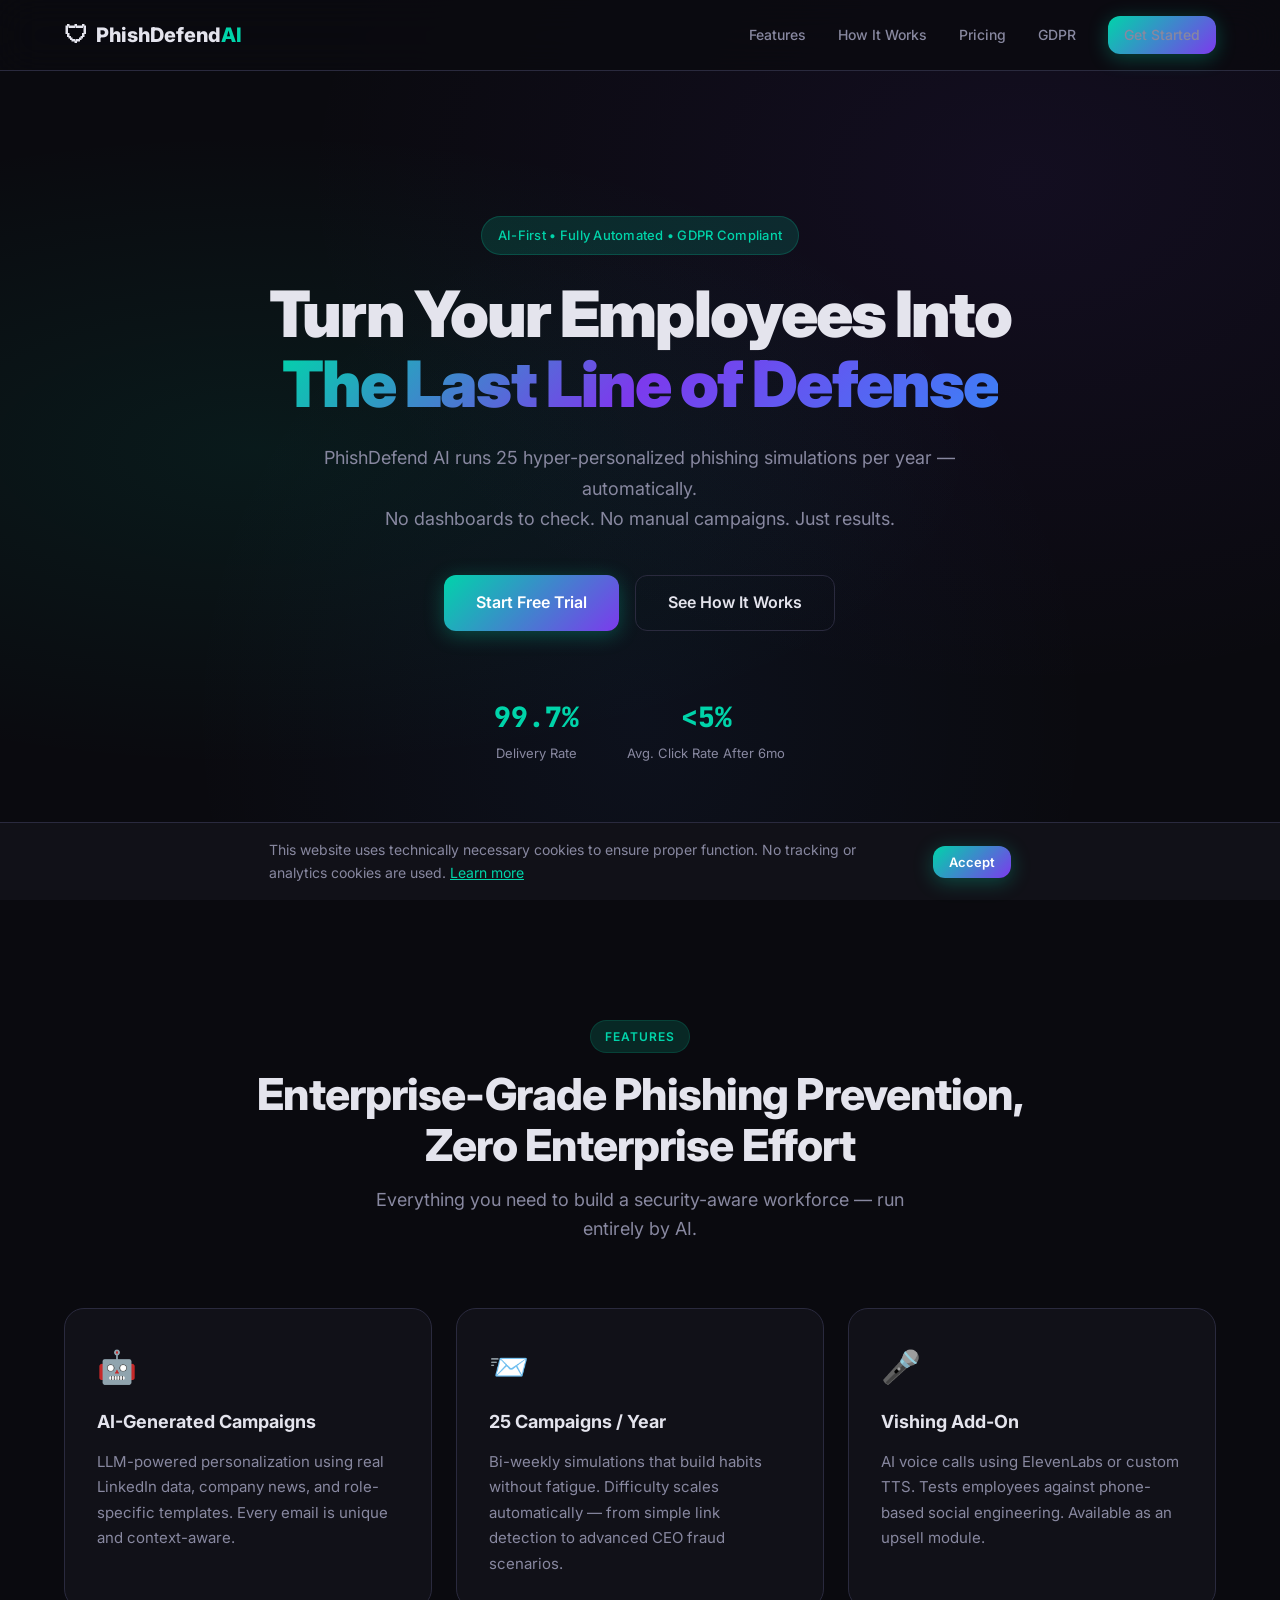
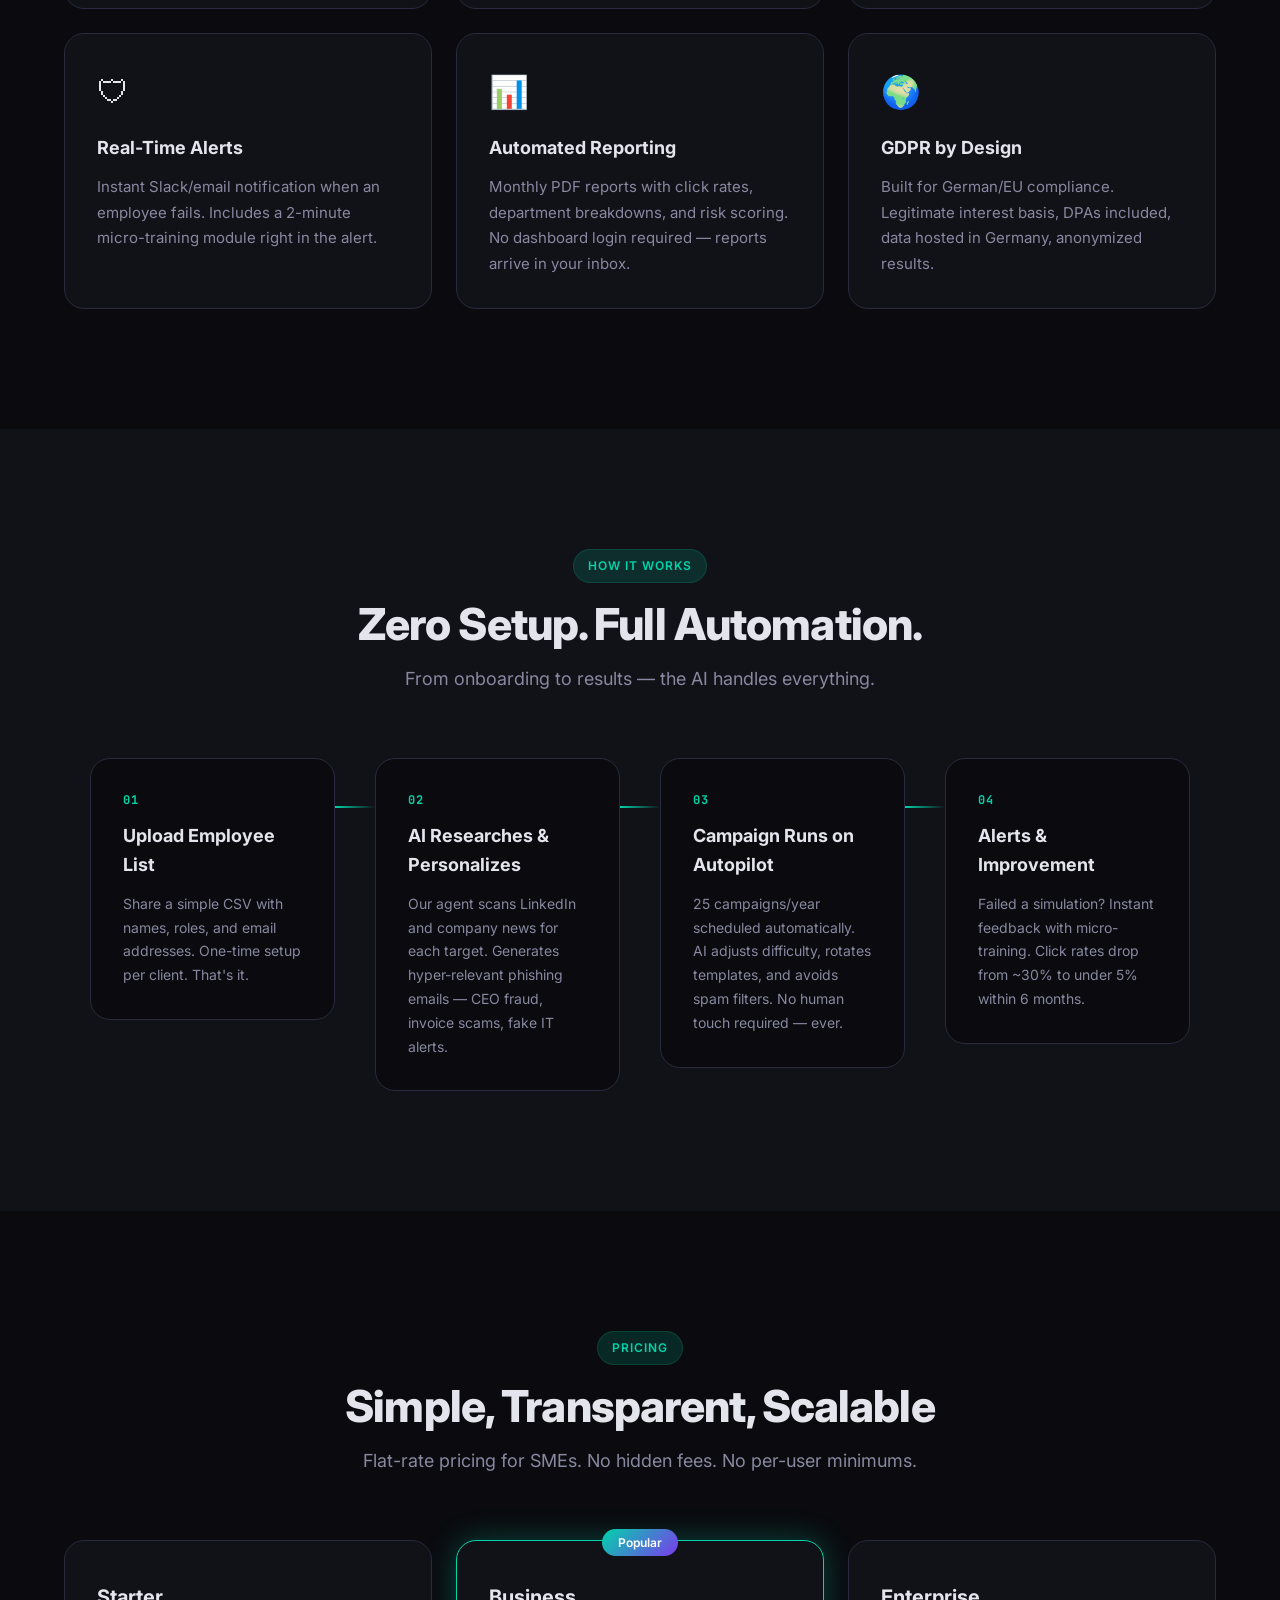
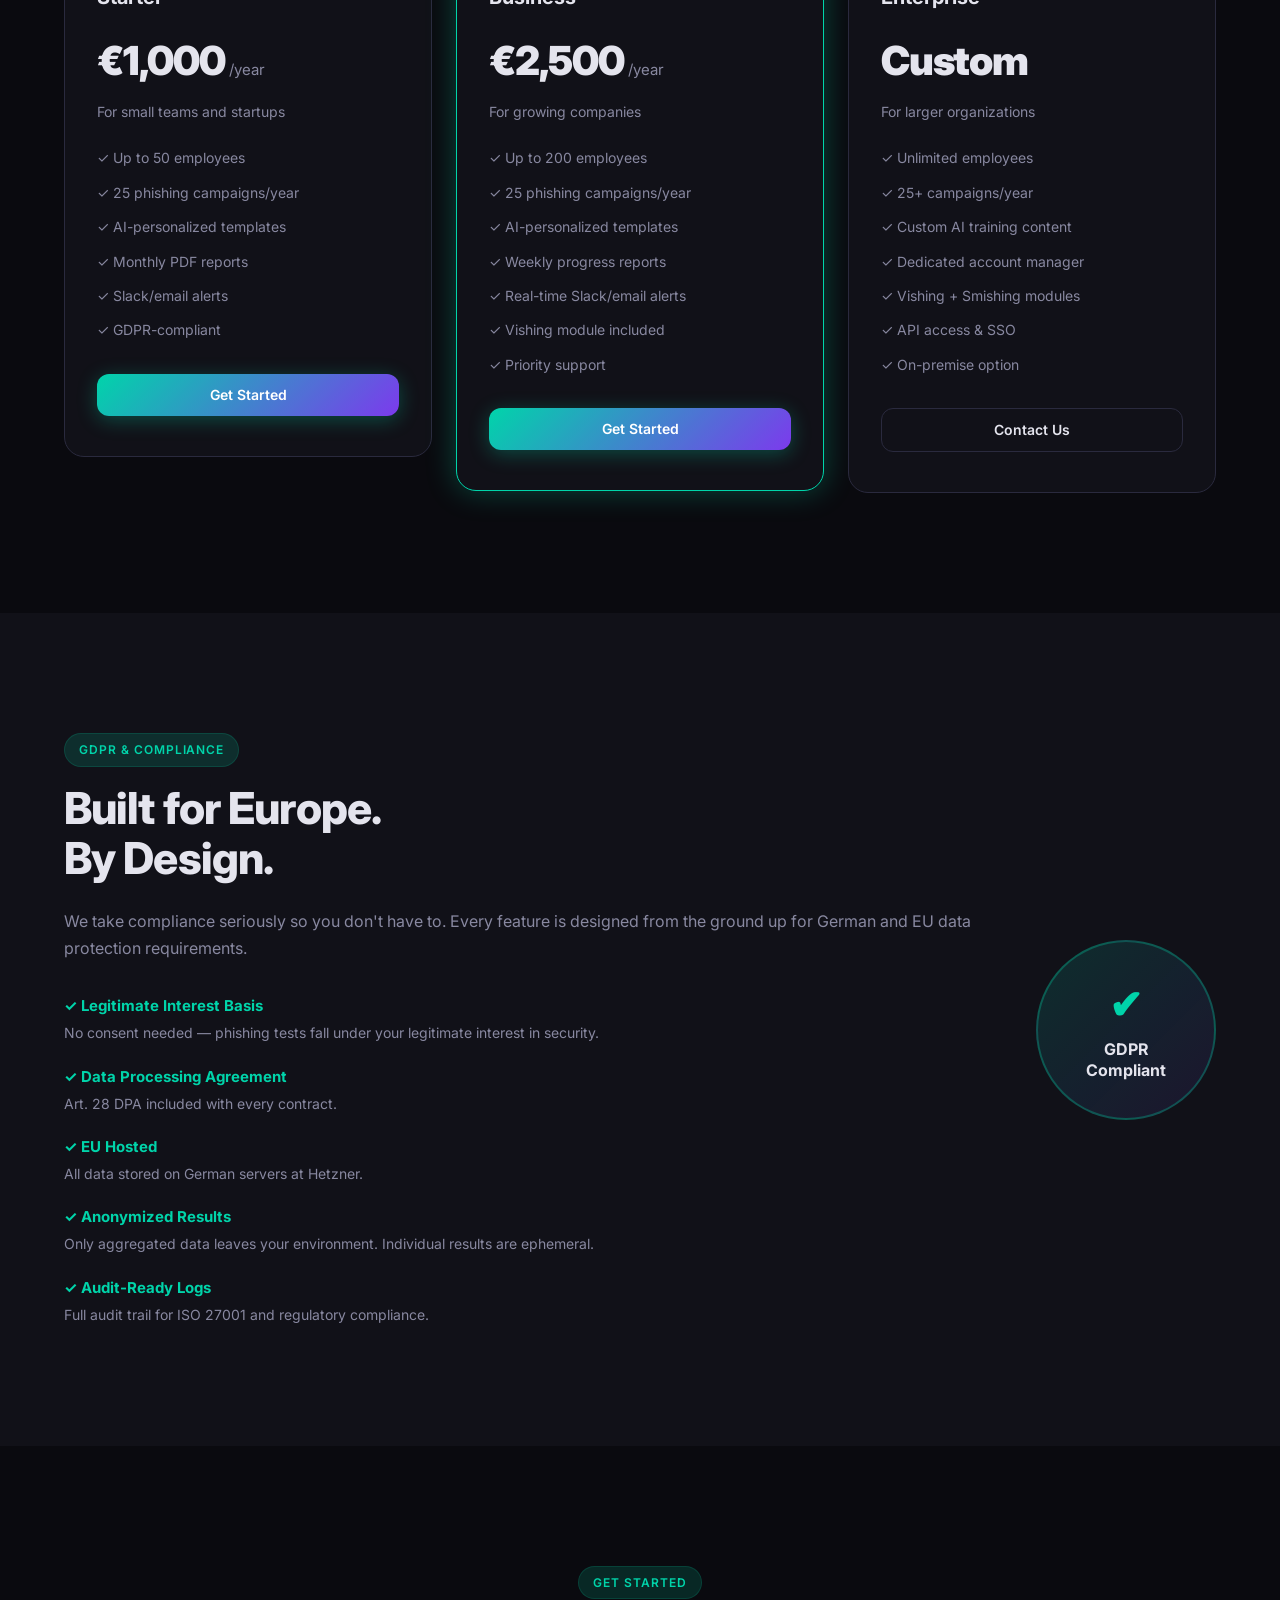
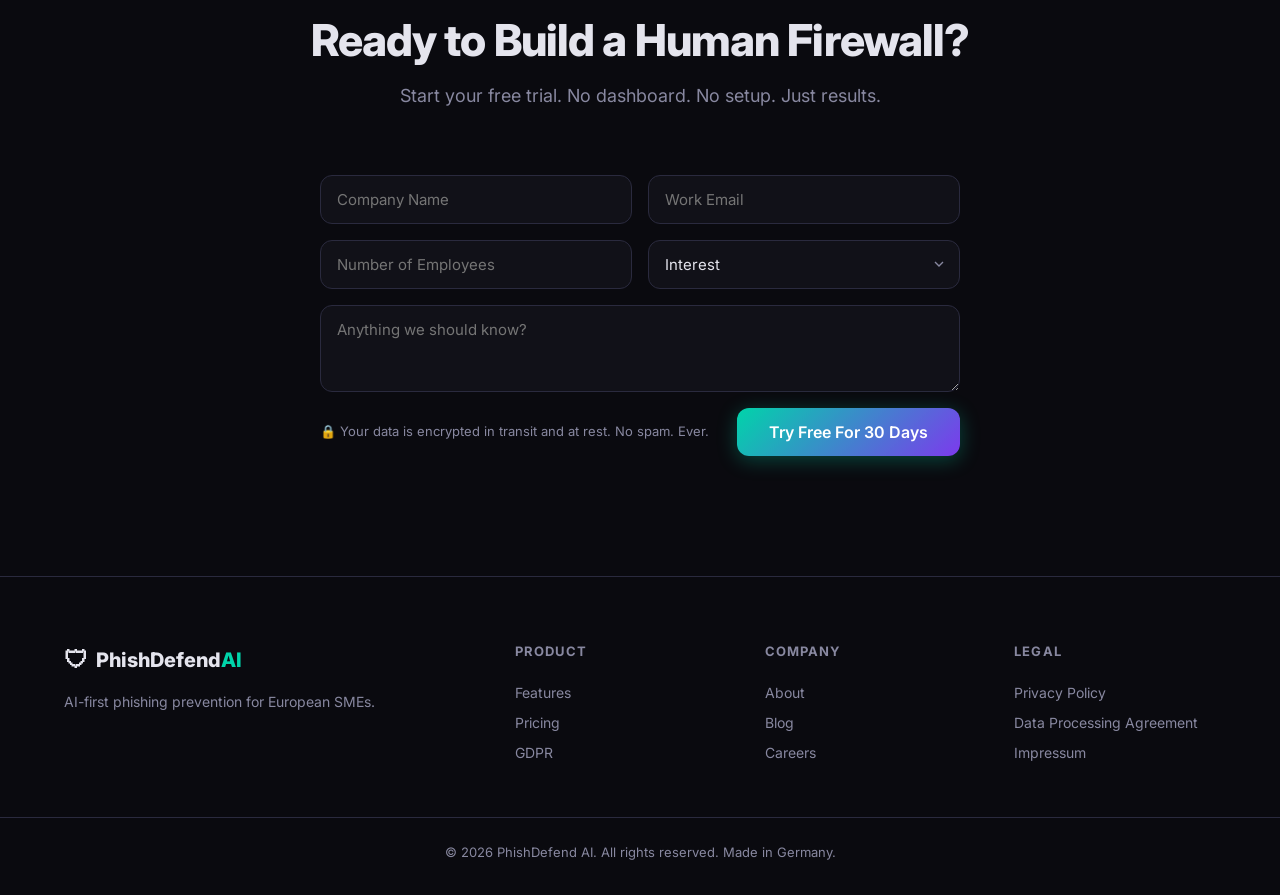
==== index.html @ 30c93c0a "Initial commit: Phishing Prevention Platform" ====
<!DOCTYPE html>
<html lang="de">
<head>
  <meta charset="UTF-8">
  <meta name="viewport" content="width=device-width, initial-scale=1.0">

  <!-- Primary -->
  <meta name="google-site-verification" content="zgqHfp-rTQun3okhTu8P1D-klEBXwik9-DKPjMAWW4s" />
  <title>PhishDefend AI — AI-Powered Phishing Prevention für Unternehmen</title>
  <meta name="description" content="PhishDefend AI ist die KI-gestützte Phishing-Simulation für europäische KMU. 25 Kampagnen/Jahr, DSGVO-konform, vollautomatisiert. Inkl. Vishing-Add-On. Ab €1.000/Jahr.">
  <meta name="keywords" content="Phishing Simulation, Security Awareness, KI Phishing, GDPR Compliance, Vishing, Mitarbeiter Sicherheit, Deutschland">
  <meta name="robots" content="index, follow">
  <link rel="canonical" href="https://phishdefend.ai/">

  <!-- Open Graph -->
  <meta property="og:title" content="PhishDefend AI — KI-Phishing-Prävention für Unternehmen">
  <meta property="og:description" content="Vollautomatische Phishing-Simulationen mit KI-Personalisierung. DSGVO-konform. 25 Kampagnen pro Jahr.">
  <meta property="og:url" content="https://phishdefend.ai/">
  <meta property="og:type" content="website">
  <meta property="og:site_name" content="PhishDefend AI">

  <!-- Twitter -->
  <meta name="twitter:card" content="summary_large_image">
  <meta name="twitter:title" content="PhishDefend AI — KI-Phishing-Prävention">
  <meta name="twitter:description" content="Vollautomatische Phishing-Simulationen mit KI-Personalisierung. DSGVO-konform.">

  <!-- GEO (Generative Engine Optimization) -->
  <meta name="generator" content="PhishDefend AI Platform">
  <script type="application/ld+json">
  {
    "@context": "https://schema.org",
    "@type": "SoftwareApplication",
    "name": "PhishDefend AI",
    "applicationCategory": "SecurityApplication",
    "operatingSystem": "Web",
    "description": "AI-powered phishing simulation platform for SMEs. Fully automated, GDPR-compliant.",
    "offers": {
      "@type": "AggregateOffer",
      "priceCurrency": "EUR",
      "lowPrice": "1000",
      "highPrice": "2500",
      "offerCount": "3"
    },
    "author": {
      "@type": "Organization",
      "name": "PhishDefend AI",
      "address": {
        "@type": "PostalAddress",
        "addressCountry": "DE"
      }
    }
  }
  </script>

  <link rel="preconnect" href="https://fonts.googleapis.com">
  <link href="https://fonts.googleapis.com/css2?family=Inter:wght@400;500;600;700;800;900&family=JetBrains+Mono:wght@400;500&display=swap" rel="stylesheet">
  <link rel="stylesheet" href="style.css">
  <link rel="icon" type="image/svg+xml" href="data:image/svg+xml,%3Csvg xmlns='http://www.w3.org/2000/svg' viewBox='0 0 100 100'%3E%3Ctext y='.9em' font-size='90'%3E%F0%9F%9B%A1%3C/text%3E%3C/svg%3E">
</head>
<body>

  <nav class="navbar">
    <div class="nav-container">
      <a href="#" class="nav-logo">
        <span class="logo-icon">&#x1F6E1;</span>
        <span>PhishDefend<span class="text-accent">AI</span></span>
      </a>
      <ul class="nav-links">
        <li><a href="#features">Features</a></li>
        <li><a href="#how-it-works">How It Works</a></li>
        <li><a href="#pricing">Pricing</a></li>
        <li><a href="#gdpr">GDPR</a></li>
        <li><a href="#contact" class="btn btn-sm btn-primary">Get Started</a></li>
      </ul>
      <button class="nav-toggle" aria-label="Menu">
        <span></span><span></span><span></span>
      </button>
    </div>
  </nav>

  <section class="hero">
    <div class="hero-bg"></div>
    <div class="container hero-content">
      <div class="hero-badge">AI-First &#x2022; Fully Automated &#x2022; GDPR Compliant</div>
      <h1 class="hero-title">
        Turn Your Employees Into<br>
        <span class="text-gradient">The Last Line of Defense</span>
      </h1>
      <p class="hero-subtitle">
        PhishDefend AI runs 25 hyper-personalized phishing simulations per year &mdash; automatically.<br>
        No dashboards to check. No manual campaigns. Just results.
      </p>
      <div class="hero-actions">
        <a href="#contact" class="btn btn-primary btn-lg">Start Free Trial</a>
        <a href="#how-it-works" class="btn btn-outline btn-lg">See How It Works</a>
      </div>
      <div class="hero-stats">
        <div class="stat">
          <span class="stat-number">99.7%</span>
          <span class="stat-label">Delivery Rate</span>
        </div>
        <div class="stat">
          <span class="stat-number">&lt;5%</span>
          <span class="stat-label">Avg. Click Rate After 6mo</span>
        </div>

      </div>
    </div>
    <div class="scroll-indicator">
      <svg width="24" height="24" viewBox="0 0 24 24" fill="none" stroke="currentColor" stroke-width="2"><path d="M7 13l5 5 5-5M7 6l5 5 5-5"/></svg>
    </div>
  </section>

  <section id="features" class="section">
    <div class="container">
      <div class="section-header">
        <span class="section-tag">Features</span>
        <h2 class="section-title">Enterprise-Grade Phishing Prevention,<br>Zero Enterprise Effort</h2>
        <p class="section-desc">Everything you need to build a security-aware workforce — run entirely by AI.</p>
      </div>
      <div class="features-grid">
        <div class="feature-card">
          <div class="feature-icon">&#x1F916;</div>
          <h3>AI-Generated Campaigns</h3>
          <p>LLM-powered personalization using real LinkedIn data, company news, and role-specific templates. Every email is unique and context-aware.</p>
        </div>
        <div class="feature-card">
          <div class="feature-icon">&#x1F4E8;</div>
          <h3>25 Campaigns / Year</h3>
          <p>Bi-weekly simulations that build habits without fatigue. Difficulty scales automatically — from simple link detection to advanced CEO fraud scenarios.</p>
        </div>
        <div class="feature-card">
          <div class="feature-icon">&#x1F3A4;</div>
          <h3>Vishing Add-On</h3>
          <p>AI voice calls using ElevenLabs or custom TTS. Tests employees against phone-based social engineering. Available as an upsell module.</p>
        </div>
        <div class="feature-card">
          <div class="feature-icon">&#x1F6E1;</div>
          <h3>Real-Time Alerts</h3>
          <p>Instant Slack/email notification when an employee fails. Includes a 2-minute micro-training module right in the alert.</p>
        </div>
        <div class="feature-card">
          <div class="feature-icon">&#x1F4CA;</div>
          <h3>Automated Reporting</h3>
          <p>Monthly PDF reports with click rates, department breakdowns, and risk scoring. No dashboard login required — reports arrive in your inbox.</p>
        </div>
        <div class="feature-card">
          <div class="feature-icon">&#x1F30D;</div>
          <h3>GDPR by Design</h3>
          <p>Built for German/EU compliance. Legitimate interest basis, DPAs included, data hosted in Germany, anonymized results.</p>
        </div>
      </div>
    </div>
  </section>

  <section id="how-it-works" class="section section-dark">
    <div class="container">
      <div class="section-header">
        <span class="section-tag">How It Works</span>
        <h2 class="section-title">Zero Setup. Full Automation.</h2>
        <p class="section-desc">From onboarding to results — the AI handles everything.</p>
      </div>
      <div class="steps">
        <div class="step">
          <div class="step-number">01</div>
          <h3>Upload Employee List</h3>
          <p>Share a simple CSV with names, roles, and email addresses. One-time setup per client. That's it.</p>
        </div>
        <div class="step-connector"></div>
        <div class="step">
          <div class="step-number">02</div>
          <h3>AI Researches & Personalizes</h3>
          <p>Our agent scans LinkedIn and company news for each target. Generates hyper-relevant phishing emails — CEO fraud, invoice scams, fake IT alerts.</p>
        </div>
        <div class="step-connector"></div>
        <div class="step">
          <div class="step-number">03</div>
          <h3>Campaign Runs on Autopilot</h3>
          <p>25 campaigns/year scheduled automatically.
AI adjusts difficulty, rotates templates, and avoids spam filters.
No human touch required — ever.</p>
        </div>
        <div class="step-connector"></div>
        <div class="step">
          <div class="step-number">04</div>
          <h3>Alerts & Improvement</h3>
          <p>Failed a simulation? Instant feedback with micro-training. Click rates drop from ~30% to under 5% within 6 months.</p>
        </div>
      </div>
    </div>
  </section>

  <section id="pricing" class="section">
    <div class="container">
      <div class="section-header">
        <span class="section-tag">Pricing</span>
        <h2 class="section-title">Simple, Transparent, Scalable</h2>
        <p class="section-desc">Flat-rate pricing for SMEs. No hidden fees. No per-user minimums.</p>
      </div>
      <div class="pricing-grid">
        <div class="pricing-card">
          <h3>Starter</h3>
          <div class="price">
            <span class="price-amount">&euro;1,000</span>
            <span class="price-period">/year</span>
          </div>
          <p class="price-desc">For small teams and startups</p>
          <ul class="price-features">
            <li>&#x2713; Up to 50 employees</li>
            <li>&#x2713; 25 phishing campaigns/year</li>
            <li>&#x2713; AI-personalized templates</li>
            <li>&#x2713; Monthly PDF reports</li>
            <li>&#x2713; Slack/email alerts</li>
            <li>&#x2713; GDPR-compliant</li>
          </ul>
          <a href="#contact" class="btn btn-primary btn-block">Get Started</a>
        </div>
        <div class="pricing-card pricing-featured">
          <div class="featured-badge">Popular</div>
          <h3>Business</h3>
          <div class="price">
            <span class="price-amount">&euro;2,500</span>
            <span class="price-period">/year</span>
          </div>
          <p class="price-desc">For growing companies</p>
          <ul class="price-features">
            <li>&#x2713; Up to 200 employees</li>
            <li>&#x2713; 25 phishing campaigns/year</li>
            <li>&#x2713; AI-personalized templates</li>
            <li>&#x2713; Weekly progress reports</li>
            <li>&#x2713; Real-time Slack/email alerts</li>
            <li>&#x2713; Vishing module included</li>
            <li>&#x2713; Priority support</li>
          </ul>
          <a href="#contact" class="btn btn-primary btn-block">Get Started</a>
        </div>
        <div class="pricing-card">
          <h3>Enterprise</h3>
          <div class="price">
            <span class="price-amount">Custom</span>
          </div>
          <p class="price-desc">For larger organizations</p>
          <ul class="price-features">
            <li>&#x2713; Unlimited employees</li>
            <li>&#x2713; 25+ campaigns/year</li>
            <li>&#x2713; Custom AI training content</li>
            <li>&#x2713; Dedicated account manager</li>
            <li>&#x2713; Vishing + Smishing modules</li>
            <li>&#x2713; API access & SSO</li>
            <li>&#x2713; On-premise option</li>
          </ul>
          <a href="#contact" class="btn btn-outline btn-block">Contact Us</a>
        </div>
      </div>
    </div>
  </section>

  <section id="gdpr" class="section section-dark">
    <div class="container">
      <div class="gdpr-grid">
        <div class="gdpr-content">
          <span class="section-tag">GDPR & Compliance</span>
          <h2 class="section-title">Built for Europe.<br>By Design.</h2>
          <p>We take compliance seriously so you don't have to. Every feature is designed from the ground up for German and EU data protection requirements.</p>
          <ul class="gdpr-list">
            <li>
              <strong>&#x2713; Legitimate Interest Basis</strong>
              <span>No consent needed — phishing tests fall under your legitimate interest in security.</span>
            </li>
            <li>
              <strong>&#x2713; Data Processing Agreement</strong>
              <span>Art. 28 DPA included with every contract.</span>
            </li>
            <li>
              <strong>&#x2713; EU Hosted</strong>
              <span>All data stored on German servers at Hetzner.</span>
            </li>
            <li>
              <strong>&#x2713; Anonymized Results</strong>
              <span>Only aggregated data leaves your environment. Individual results are ephemeral.</span>
            </li>
            <li>
              <strong>&#x2713; Audit-Ready Logs</strong>
              <span>Full audit trail for ISO 27001 and regulatory compliance.</span>
            </li>
          </ul>
        </div>
        <div class="gdpr-badge">
          <div class="badge-inner">
            <span class="badge-icon">&#x2714;</span>
            <span>GDPR<br>Compliant</span>
          </div>
        </div>
      </div>
    </div>
  </section>

  <section id="contact" class="section">
    <div class="container">
      <div class="section-header">
        <span class="section-tag">Get Started</span>
        <h2 class="section-title">Ready to Build a Human Firewall?</h2>
        <p class="section-desc">Start your free trial. No dashboard. No setup. Just results.</p>
      </div>
      <form class="contact-form" id="contact-form">
        <div class="form-row">
          <input type="text" id="company-name" placeholder="Company Name" required>
          <input type="email" id="email" placeholder="Work Email" required>
        </div>
        <div class="form-row">
          <input type="number" id="employees" placeholder="Number of Employees" required>
          <select id="interest" required>
            <option value="">Interest</option>
            <option value="email">Email Phishing Only</option>
            <option value="vishing">Email + Vishing</option>
            <option value="enterprise">Enterprise Plan</option>
          </select>
        </div>
        <textarea id="message" placeholder="Anything we should know?" rows="3"></textarea>
        <div class="form-footer">
          <p class="form-note">&#x1F512; Your data is encrypted in transit and at rest. No spam. Ever.</p>
          <button type="submit" class="btn btn-primary btn-lg">Try Free For 30 Days</button>
        </div>
      </form>
    </div>
  </section>

  <footer class="footer">
    <div class="container footer-grid">
      <div class="footer-brand">
        <a href="#" class="nav-logo">
          <span class="logo-icon">&#x1F6E1;</span>
          <span>PhishDefend<span class="text-accent">AI</span></span>
        </a>
        <p>AI-first phishing prevention for European SMEs.</p>
      </div>
      <div class="footer-links">
        <h4>Product</h4>
        <a href="#features">Features</a>
        <a href="#pricing">Pricing</a>
        <a href="#gdpr">GDPR</a>
      </div>
      <div class="footer-links">
        <h4>Company</h4>
        <a href="#">About</a>
        <a href="#">Blog</a>
        <a href="#">Careers</a>
      </div>
      <div class="footer-links">
        <h4>Legal</h4>
        <a href="/privacy">Privacy Policy</a>
        <a href="/data-processing-agreement">Data Processing Agreement</a>
        <a href="/impressum">Impressum</a>
      </div>
    </div>
    <div class="footer-bottom">
      <p>&copy; 2026 PhishDefend AI. All rights reserved. Made in Germany.</p>
    </div>
  </footer>

  <div class="toast" id="toast"></div>

  <div class="cookie-banner" id="cookie-banner">
    <p>This website uses technically necessary cookies to ensure proper function. No tracking or analytics cookies are used. <a href="/privacy" style="color:#00d4aa;">Learn more</a></p>
    <button class="btn btn-sm btn-primary" id="cookie-accept">Accept</button>
  </div>

  <script src="script.js"></script>
</body>
</html>
---- style.css ----
*, *::before, *::after {
  margin: 0;
  padding: 0;
  box-sizing: border-box;
}

:root {
  --bg: #0a0a0f;
  --bg-card: #111118;
  --bg-card-hover: #181825;
  --surface: #1a1a2e;
  --border: #2a2a3e;
  --text: #e4e4ed;
  --text-muted: #8888a0;
  --accent: #00d4aa;
  --accent-dim: rgba(0, 212, 170, 0.15);
  --accent-glow: rgba(0, 212, 170, 0.3);
  --gradient-1: #00d4aa;
  --gradient-2: #7c3aed;
  --gradient-3: #3b82f6;
  --radius: 12px;
  --radius-lg: 20px;
}

html {
  scroll-behavior: smooth;
  scroll-padding-top: 80px;
}

body {
  font-family: 'Inter', -apple-system, BlinkMacSystemFont, sans-serif;
  background: var(--bg);
  color: var(--text);
  line-height: 1.6;
  -webkit-font-smoothing: antialiased;
}

.container {
  max-width: 1200px;
  margin: 0 auto;
  padding: 0 24px;
}

/* Navbar */
.navbar {
  position: fixed;
  top: 0;
  width: 100%;
  z-index: 100;
  background: rgba(10, 10, 15, 0.8);
  backdrop-filter: blur(20px);
  -webkit-backdrop-filter: blur(20px);
  border-bottom: 1px solid var(--border);
}

.nav-container {
  max-width: 1200px;
  margin: 0 auto;
  padding: 16px 24px;
  display: flex;
  align-items: center;
  justify-content: space-between;
}

.nav-logo {
  display: flex;
  align-items: center;
  gap: 8px;
  font-size: 1.25rem;
  font-weight: 800;
  text-decoration: none;
  color: var(--text);
}

.logo-icon {
  font-size: 1.5rem;
}

.text-accent {
  color: var(--accent);
}

.nav-links {
  display: flex;
  align-items: center;
  gap: 32px;
  list-style: none;
}

.nav-links a {
  text-decoration: none;
  color: var(--text-muted);
  font-size: 0.875rem;
  font-weight: 500;
  transition: color 0.2s;
}

.nav-links a:hover {
  color: var(--text);
}

.nav-toggle {
  display: none;
  flex-direction: column;
  gap: 5px;
  background: none;
  border: none;
  cursor: pointer;
  padding: 4px;
}

.nav-toggle span {
  display: block;
  width: 24px;
  height: 2px;
  background: var(--text);
  border-radius: 2px;
  transition: 0.3s;
}

/* Buttons */
.btn {
  display: inline-flex;
  align-items: center;
  justify-content: center;
  gap: 8px;
  font-family: inherit;
  font-weight: 600;
  border: none;
  cursor: pointer;
  text-decoration: none;
  transition: all 0.3s;
  border-radius: var(--radius);
  font-size: 0.875rem;
  padding: 10px 20px;
}

.btn-sm {
  padding: 8px 16px;
  font-size: 0.8125rem;
}

.btn-lg {
  padding: 14px 32px;
  font-size: 1rem;
}

.btn-block {
  width: 100%;
}

.btn-primary {
  background: linear-gradient(135deg, var(--gradient-1), var(--gradient-2));
  color: #fff;
  box-shadow: 0 4px 20px var(--accent-glow);
}

.btn-primary:hover {
  transform: translateY(-2px);
  box-shadow: 0 8px 30px var(--accent-glow);
}

.btn-outline {
  background: transparent;
  color: var(--text);
  border: 1px solid var(--border);
}

.btn-outline:hover {
  border-color: var(--accent);
  color: var(--accent);
  transform: translateY(-2px);
}

/* Hero */
.hero {
  min-height: 100vh;
  display: flex;
  align-items: center;
  justify-content: center;
  position: relative;
  overflow: hidden;
  padding-top: 80px;
}

.hero-bg {
  position: absolute;
  inset: 0;
  background:
    radial-gradient(ellipse at 20% 50%, rgba(0, 212, 170, 0.08) 0%, transparent 50%),
    radial-gradient(ellipse at 80% 20%, rgba(124, 58, 237, 0.08) 0%, transparent 50%),
    radial-gradient(ellipse at 50% 80%, rgba(59, 130, 246, 0.06) 0%, transparent 50%);
  pointer-events: none;
}

.hero-content {
  text-align: center;
  position: relative;
  z-index: 1;
  max-width: 900px;
}

.hero-badge {
  display: inline-flex;
  padding: 8px 16px;
  border-radius: 100px;
  font-size: 0.8125rem;
  font-weight: 500;
  color: var(--accent);
  background: var(--accent-dim);
  border: 1px solid rgba(0, 212, 170, 0.2);
  margin-bottom: 24px;
  letter-spacing: 0.02em;
}

.hero-title {
  font-size: clamp(2.5rem, 6vw, 4rem);
  font-weight: 900;
  line-height: 1.1;
  margin-bottom: 24px;
  letter-spacing: -0.03em;
}

.text-gradient {
  background: linear-gradient(135deg, var(--gradient-1), var(--gradient-2), var(--gradient-3));
  -webkit-background-clip: text;
  -webkit-text-fill-color: transparent;
  background-clip: text;
}

.hero-subtitle {
  font-size: 1.125rem;
  color: var(--text-muted);
  max-width: 640px;
  margin: 0 auto 40px;
  line-height: 1.7;
}

.hero-actions {
  display: flex;
  gap: 16px;
  justify-content: center;
  flex-wrap: wrap;
  margin-bottom: 64px;
}

.hero-stats {
  display: flex;
  gap: 48px;
  justify-content: center;
  flex-wrap: wrap;
}

.stat {
  display: flex;
  flex-direction: column;
  align-items: center;
  gap: 4px;
}

.stat-number {
  font-size: 1.75rem;
  font-weight: 800;
  color: var(--accent);
  font-family: 'JetBrains Mono', monospace;
}

.stat-label {
  font-size: 0.8125rem;
  color: var(--text-muted);
}

.scroll-indicator {
  position: absolute;
  bottom: 32px;
  left: 50%;
  transform: translateX(-50%);
  color: var(--text-muted);
  animation: bounce 2s infinite;
  opacity: 0.5;
}

@keyframes bounce {
  0%, 100% { transform: translateX(-50%) translateY(0); }
  50% { transform: translateX(-50%) translateY(8px); }
}

/* Sections */
.section {
  padding: 120px 0;
  position: relative;
}

.section-dark {
  background: var(--bg-card);
}

.section-header {
  text-align: center;
  margin-bottom: 64px;
}

.section-tag {
  display: inline-flex;
  padding: 6px 14px;
  border-radius: 100px;
  font-size: 0.75rem;
  font-weight: 600;
  color: var(--accent);
  background: var(--accent-dim);
  border: 1px solid rgba(0, 212, 170, 0.15);
  margin-bottom: 16px;
  text-transform: uppercase;
  letter-spacing: 0.08em;
}

.section-title {
  font-size: clamp(2rem, 4vw, 2.75rem);
  font-weight: 800;
  line-height: 1.15;
  letter-spacing: -0.02em;
  margin-bottom: 16px;
}

.section-desc {
  color: var(--text-muted);
  font-size: 1.125rem;
  max-width: 560px;
  margin: 0 auto;
}

/* Features */
.features-grid {
  display: grid;
  grid-template-columns: repeat(auto-fit, minmax(320px, 1fr));
  gap: 24px;
}

.feature-card {
  background: var(--bg-card);
  border: 1px solid var(--border);
  border-radius: var(--radius-lg);
  padding: 32px;
  transition: all 0.3s;
}

.feature-card:hover {
  background: var(--bg-card-hover);
  border-color: rgba(0, 212, 170, 0.2);
  transform: translateY(-4px);
  box-shadow: 0 20px 40px rgba(0, 0, 0, 0.3);
}

.feature-icon {
  font-size: 2rem;
  margin-bottom: 16px;
}

.feature-card h3 {
  font-size: 1.125rem;
  font-weight: 700;
  margin-bottom: 12px;
}

.feature-card p {
  color: var(--text-muted);
  font-size: 0.9375rem;
  line-height: 1.7;
}

/* How It Works */
.steps {
  display: grid;
  grid-template-columns: 1fr auto 1fr auto 1fr auto 1fr;
  align-items: start;
  gap: 0;
  max-width: 1100px;
  margin: 0 auto;
}

.step {
  background: var(--bg);
  border: 1px solid var(--border);
  border-radius: var(--radius-lg);
  padding: 32px;
  transition: all 0.3s;
}

.step:hover {
  border-color: rgba(0, 212, 170, 0.2);
  transform: translateY(-4px);
}

.step-number {
  font-family: 'JetBrains Mono', monospace;
  font-size: 0.75rem;
  font-weight: 700;
  color: var(--accent);
  margin-bottom: 12px;
  letter-spacing: 0.1em;
}

.step h3 {
  font-size: 1.125rem;
  font-weight: 700;
  margin-bottom: 12px;
}

.step p {
  color: var(--text-muted);
  font-size: 0.875rem;
  line-height: 1.7;
}

.step-connector {
  width: 40px;
  height: 2px;
  background: linear-gradient(90deg, var(--accent), transparent);
  margin-top: 48px;
}

/* Pricing */
.pricing-grid {
  display: grid;
  grid-template-columns: repeat(auto-fit, minmax(300px, 1fr));
  gap: 24px;
  align-items: start;
}

.pricing-card {
  background: var(--bg-card);
  border: 1px solid var(--border);
  border-radius: var(--radius-lg);
  padding: 40px 32px;
  position: relative;
  transition: all 0.3s;
}

.pricing-card:hover {
  border-color: rgba(0, 212, 170, 0.2);
  transform: translateY(-4px);
}

.pricing-featured {
  border-color: var(--accent);
  box-shadow: 0 0 30px var(--accent-glow);
}

.featured-badge {
  position: absolute;
  top: -12px;
  left: 50%;
  transform: translateX(-50%);
  background: linear-gradient(135deg, var(--gradient-1), var(--gradient-2));
  color: #fff;
  padding: 4px 16px;
  border-radius: 100px;
  font-size: 0.75rem;
  font-weight: 600;
  white-space: nowrap;
}

.pricing-card h3 {
  font-size: 1.25rem;
  font-weight: 700;
  margin-bottom: 16px;
}

.price {
  margin-bottom: 8px;
}

.price-amount {
  font-size: 2.5rem;
  font-weight: 900;
  letter-spacing: -0.03em;
}

.price-period {
  color: var(--text-muted);
  font-size: 0.9375rem;
}

.price-desc {
  color: var(--text-muted);
  font-size: 0.875rem;
  margin-bottom: 24px;
}

.price-features {
  list-style: none;
  margin-bottom: 32px;
  display: flex;
  flex-direction: column;
  gap: 12px;
}

.price-features li {
  font-size: 0.875rem;
  color: var(--text-muted);
}

/* GDPR */
.gdpr-grid {
  display: grid;
  grid-template-columns: 1fr auto;
  gap: 64px;
  align-items: center;
}

.gdpr-content .section-title {
  margin-bottom: 24px;
}

.gdpr-content p {
  color: var(--text-muted);
  font-size: 1rem;
  margin-bottom: 32px;
  line-height: 1.7;
}

.gdpr-list {
  list-style: none;
  display: flex;
  flex-direction: column;
  gap: 20px;
}

.gdpr-list li {
  display: flex;
  flex-direction: column;
  gap: 4px;
}

.gdpr-list li strong {
  font-size: 0.9375rem;
  color: var(--accent);
}

.gdpr-list li span {
  font-size: 0.875rem;
  color: var(--text-muted);
}

.gdpr-badge {
  display: flex;
  align-items: center;
  justify-content: center;
}

.badge-inner {
  width: 180px;
  height: 180px;
  border-radius: 50%;
  background: linear-gradient(135deg, var(--accent-dim), rgba(124, 58, 237, 0.1));
  border: 2px solid rgba(0, 212, 170, 0.3);
  display: flex;
  flex-direction: column;
  align-items: center;
  justify-content: center;
  gap: 8px;
  text-align: center;
  font-weight: 700;
  font-size: 1rem;
  line-height: 1.3;
}

.badge-icon {
  font-size: 2.5rem;
  color: var(--accent);
}

/* Contact Form */
.contact-form {
  max-width: 640px;
  margin: 0 auto;
  display: flex;
  flex-direction: column;
  gap: 16px;
}

.form-row {
  display: grid;
  grid-template-columns: 1fr 1fr;
  gap: 16px;
}

.contact-form input,
.contact-form select,
.contact-form textarea {
  font-family: inherit;
  font-size: 0.9375rem;
  padding: 14px 16px;
  border-radius: var(--radius);
  border: 1px solid var(--border);
  background: var(--bg-card);
  color: var(--text);
  outline: none;
  transition: border-color 0.2s;
  width: 100%;
}

.contact-form input:focus,
.contact-form select:focus,
.contact-form textarea:focus {
  border-color: var(--accent);
}

.contact-form select {
  appearance: none;
  background-image: url("data:image/svg+xml,%3Csvg xmlns='http://www.w3.org/2000/svg' width='16' height='16' viewBox='0 0 24 24' fill='none' stroke='%238888a0' stroke-width='2'%3E%3Cpath d='M6 9l6 6 6-6'/%3E%3C/svg%3E");
  background-repeat: no-repeat;
  background-position: right 12px center;
  padding-right: 40px;
}

.form-footer {
  display: flex;
  align-items: center;
  gap: 16px;
  justify-content: space-between;
  flex-wrap: wrap;
}

.form-note {
  font-size: 0.8125rem;
  color: var(--text-muted);
}

/* Cookie Banner */
.cookie-banner {
  position: fixed;
  bottom: 0;
  left: 0;
  right: 0;
  background: var(--bg-card);
  border-top: 1px solid var(--border);
  padding: 16px 24px;
  display: flex;
  align-items: center;
  justify-content: center;
  gap: 24px;
  z-index: 300;
  font-size: 0.875rem;
  backdrop-filter: blur(12px);
  transform: translateY(100%);
  transition: transform 0.4s cubic-bezier(0.16, 1, 0.3, 1);
}

.cookie-banner.show {
  transform: translateY(0);
}

.cookie-banner p {
  color: var(--text-muted);
  max-width: 640px;
  margin: 0;
}

/* Toast */
.toast {
  position: fixed;
  bottom: 24px;
  right: 24px;
  padding: 16px 24px;
  border-radius: var(--radius);
  background: var(--bg-card);
  border: 1px solid var(--accent);
  color: var(--text);
  font-size: 0.875rem;
  font-weight: 500;
  transform: translateY(120px);
  opacity: 0;
  transition: all 0.4s cubic-bezier(0.16, 1, 0.3, 1);
  z-index: 200;
  box-shadow: 0 10px 30px rgba(0, 0, 0, 0.3);
}

.toast.show {
  transform: translateY(0);
  opacity: 1;
}

/* Footer */
.footer {
  border-top: 1px solid var(--border);
  padding: 64px 0 32px;
}

.footer-grid {
  display: grid;
  grid-template-columns: 2fr 1fr 1fr 1fr;
  gap: 48px;
  margin-bottom: 48px;
}

.footer-brand p {
  color: var(--text-muted);
  font-size: 0.875rem;
  margin-top: 12px;
}

.footer-links h4 {
  font-size: 0.8125rem;
  font-weight: 700;
  text-transform: uppercase;
  letter-spacing: 0.08em;
  color: var(--text-muted);
  margin-bottom: 16px;
}

.footer-links a {
  display: block;
  color: var(--text-muted);
  text-decoration: none;
  font-size: 0.875rem;
  padding: 4px 0;
  transition: color 0.2s;
}

.footer-links a:hover {
  color: var(--text);
}

.footer-bottom {
  border-top: 1px solid var(--border);
  padding-top: 24px;
  text-align: center;
}

.footer-bottom p {
  color: var(--text-muted);
  font-size: 0.8125rem;
}

/* Responsive */
@media (max-width: 768px) {
  .nav-links {
    display: none;
    position: absolute;
    top: 100%;
    left: 0;
    right: 0;
    background: rgba(10, 10, 15, 0.98);
    backdrop-filter: blur(20px);
    flex-direction: column;
    padding: 24px;
    gap: 16px;
    border-bottom: 1px solid var(--border);
  }

  .nav-links.open {
    display: flex;
  }

  .nav-toggle {
    display: flex;
  }

  .hero-stats {
    flex-direction: column;
    gap: 24px;
  }

  .steps {
    grid-template-columns: 1fr;
    gap: 24px;
  }

  .step-connector {
    display: none;
  }

  .form-row {
    grid-template-columns: 1fr;
  }

  .gdpr-grid {
    grid-template-columns: 1fr;
    gap: 32px;
  }

  .footer-grid {
    grid-template-columns: 1fr 1fr;
  }

  .section {
    padding: 80px 0;
  }
}

/* Animations */
.fade-in {
  opacity: 0;
  transform: translateY(20px);
  transition: opacity 0.6s ease, transform 0.6s ease;
}

.fade-in.visible {
  opacity: 1;
  transform: translateY(0);
}
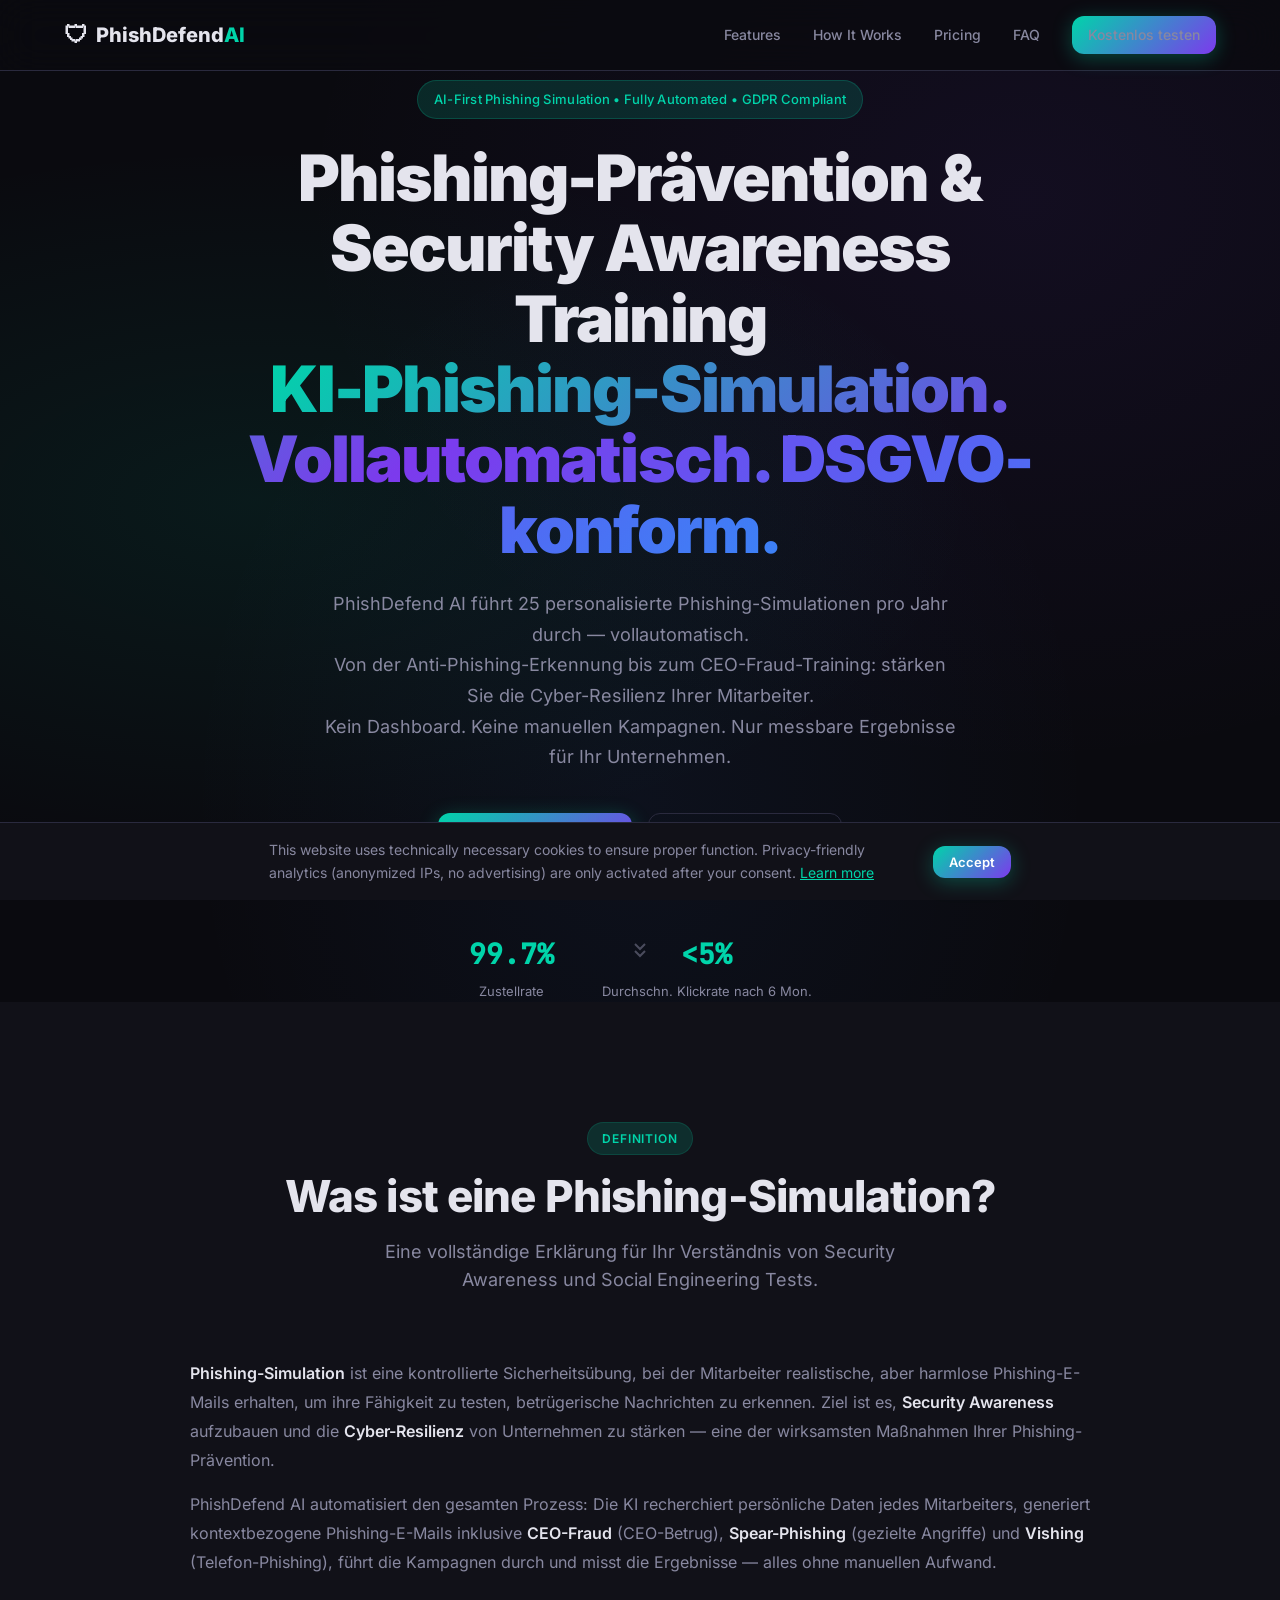
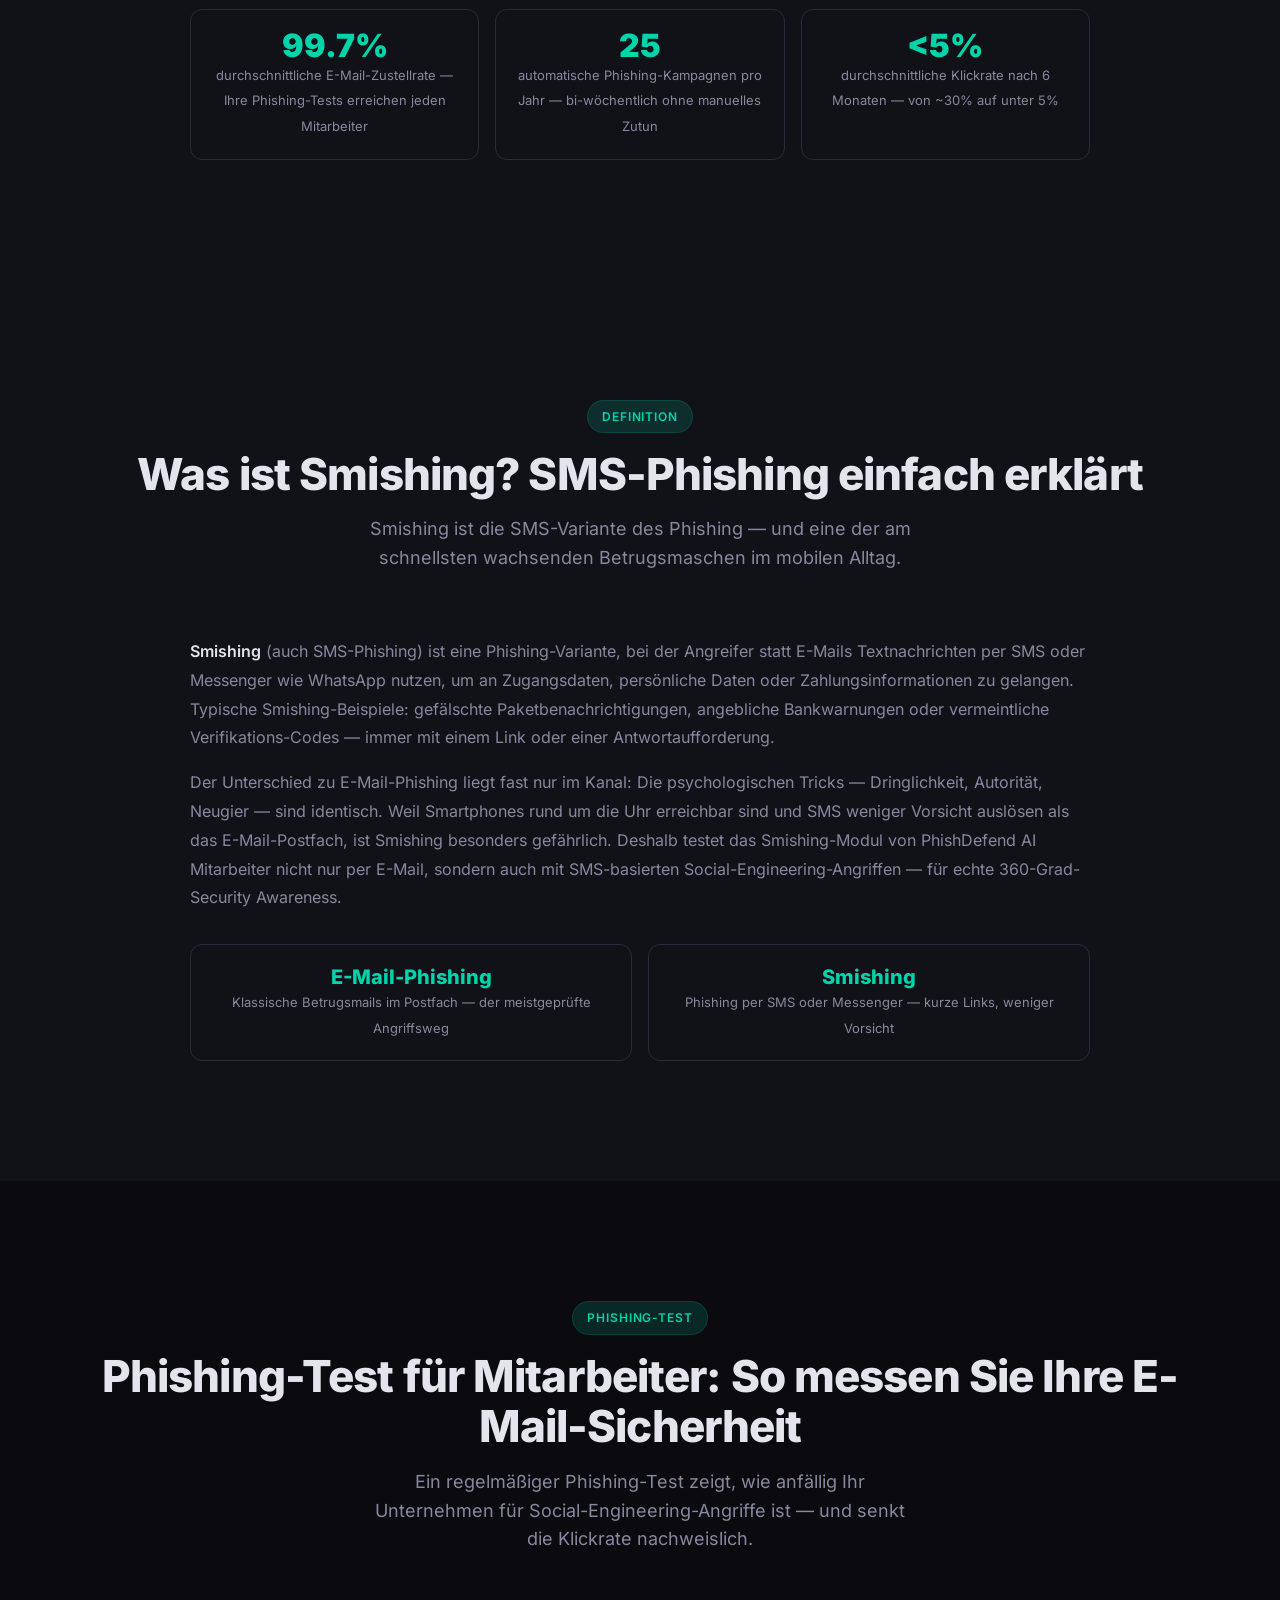
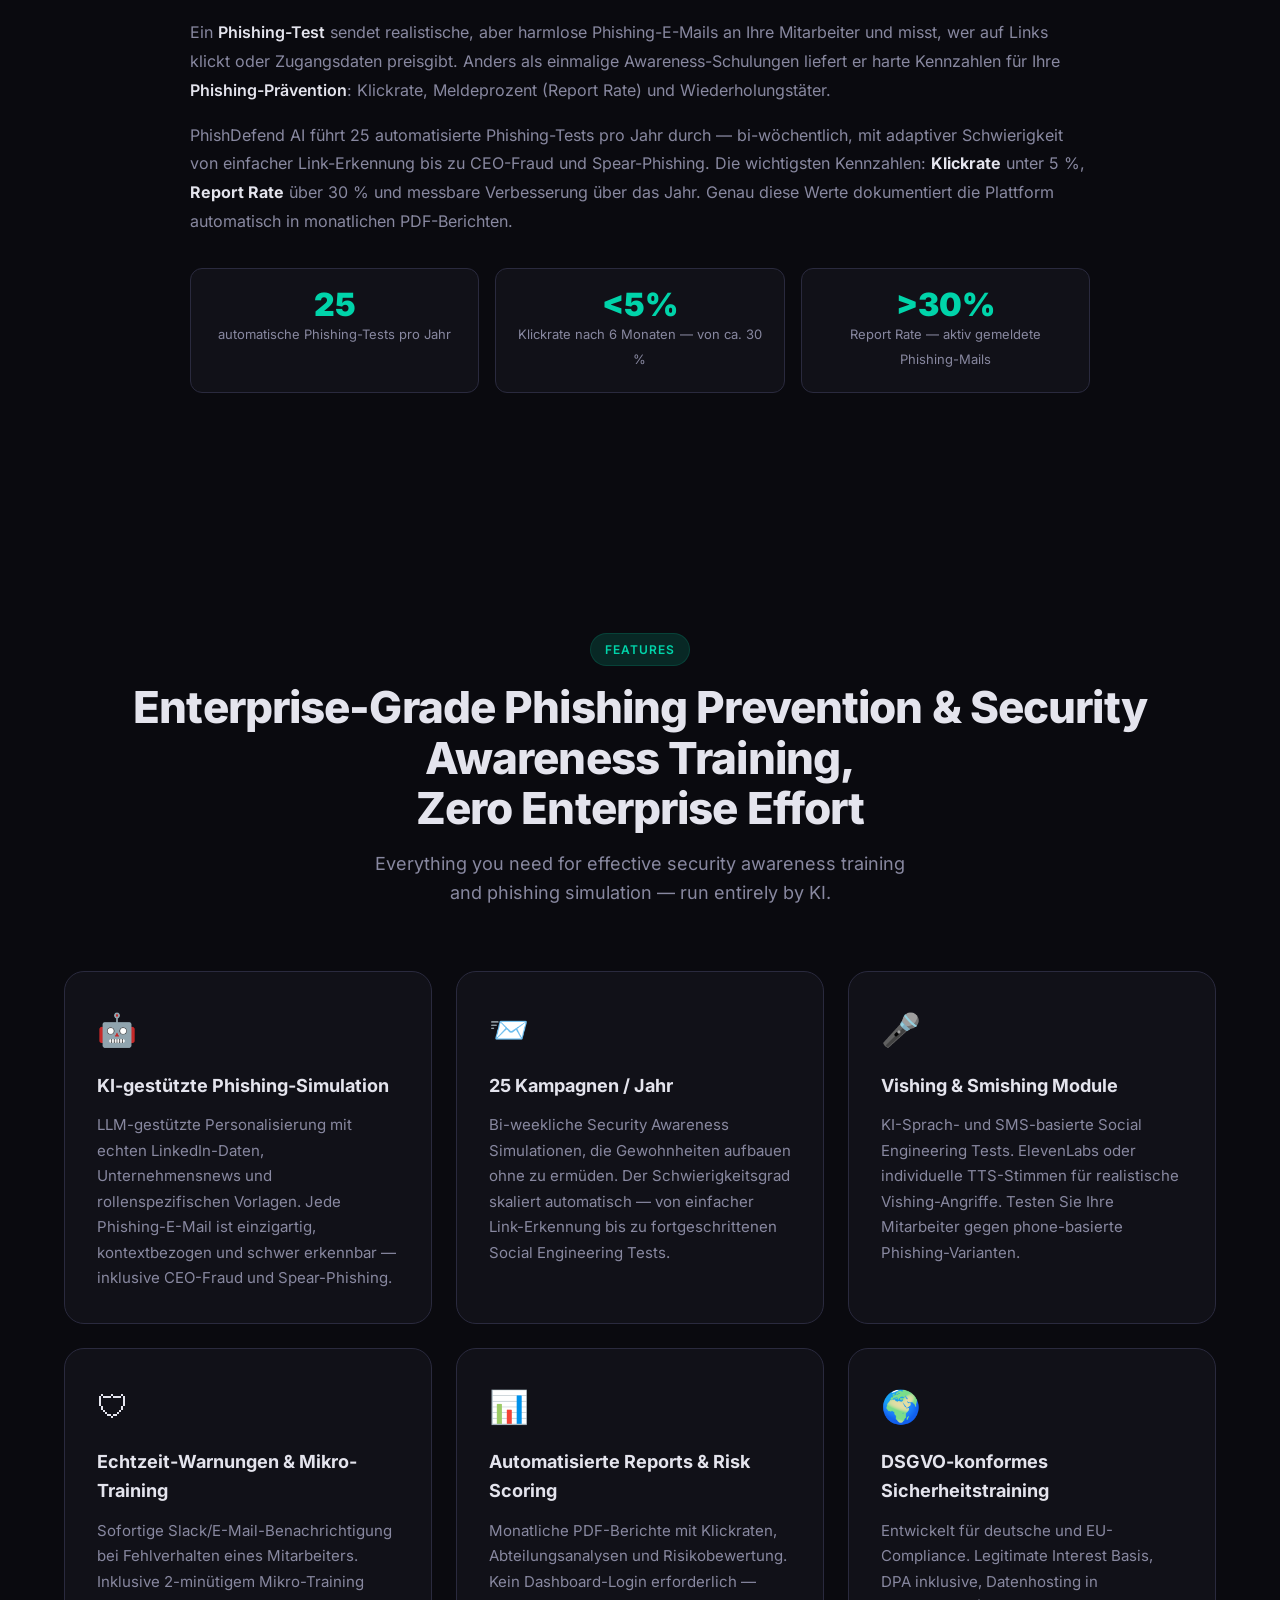
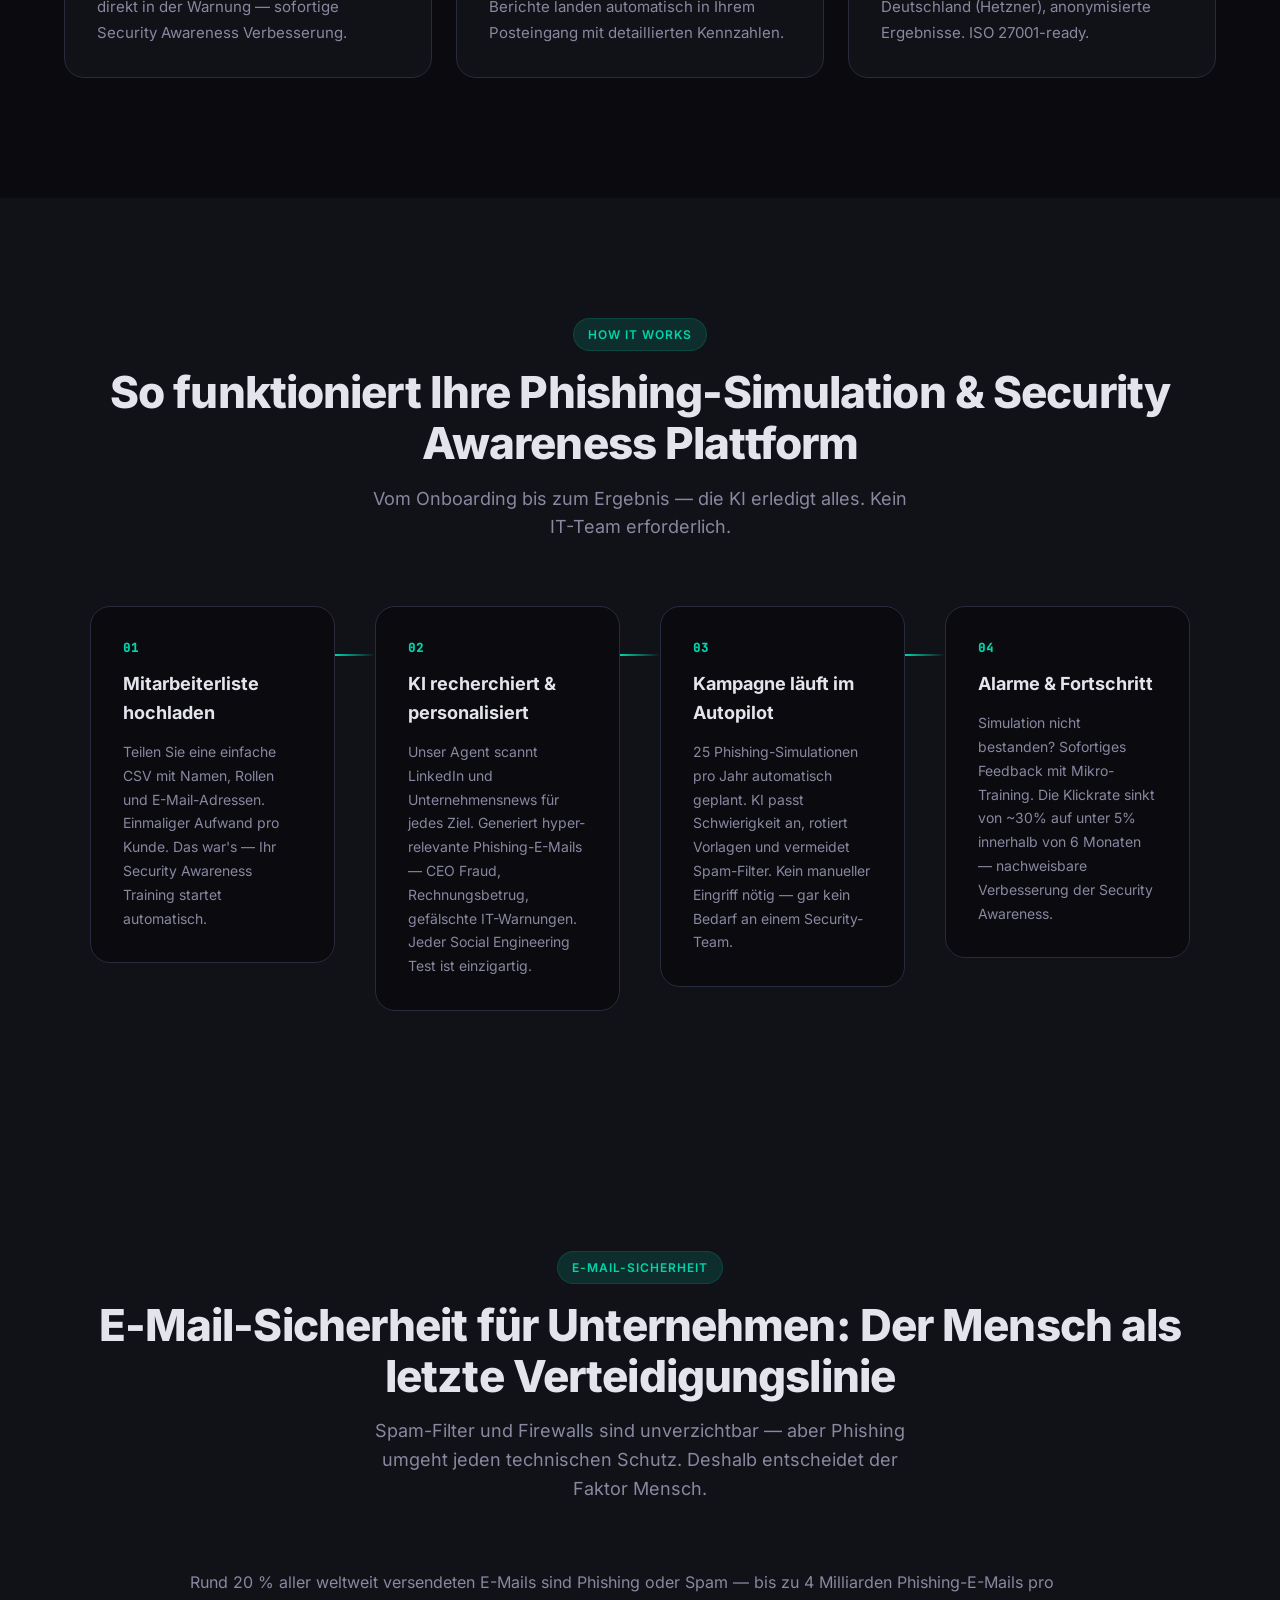
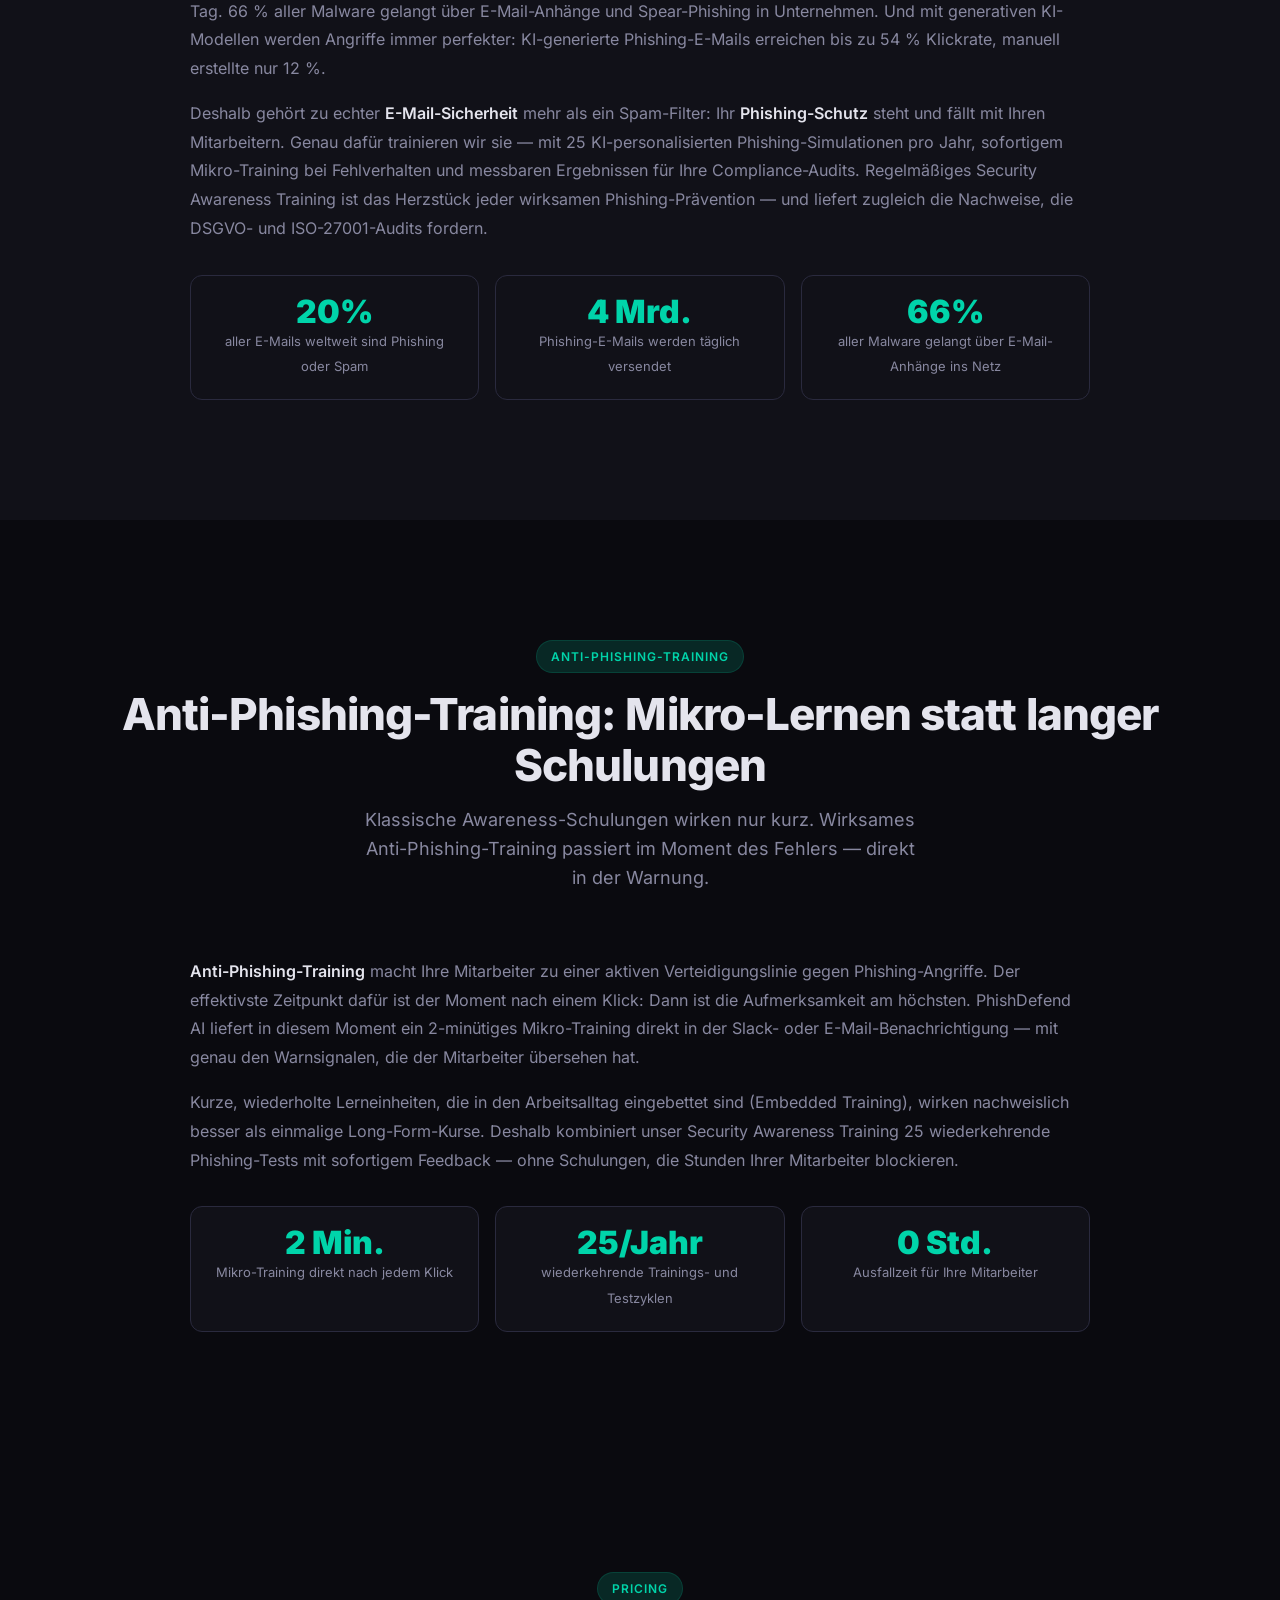
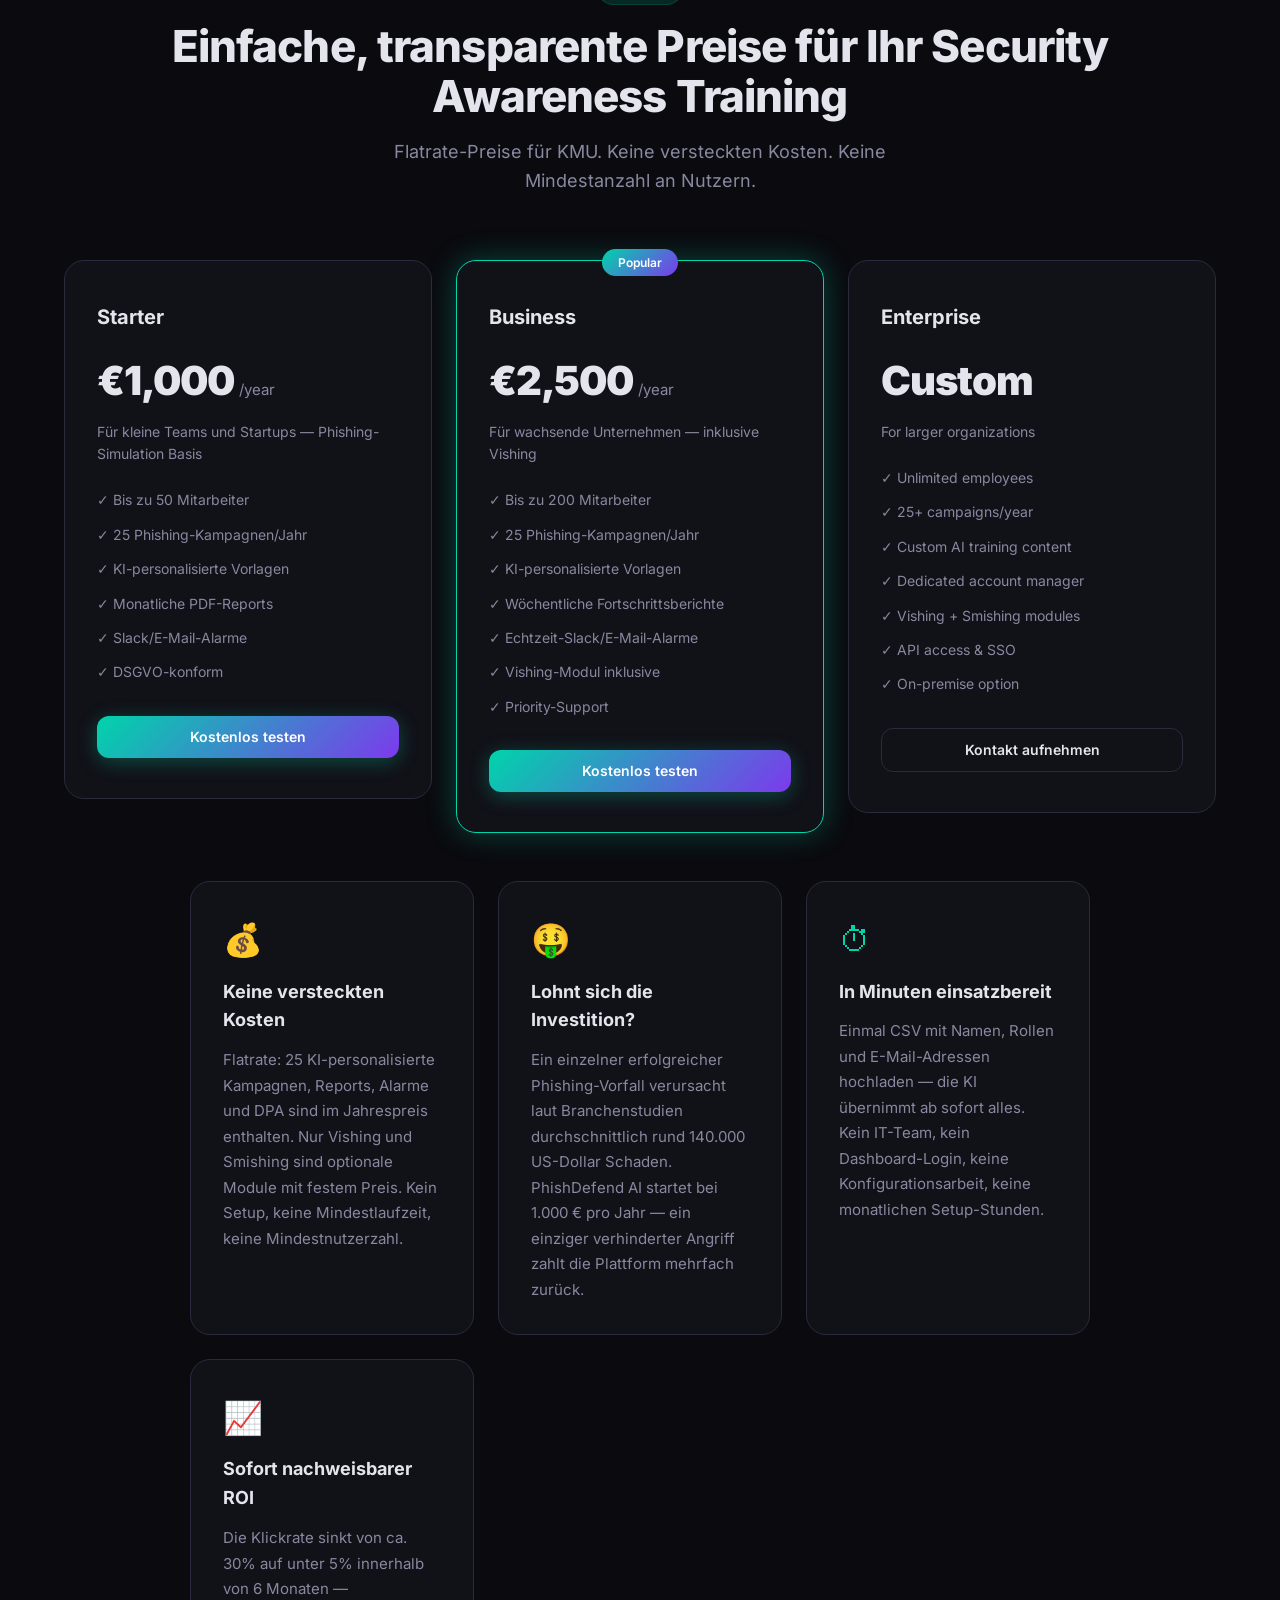
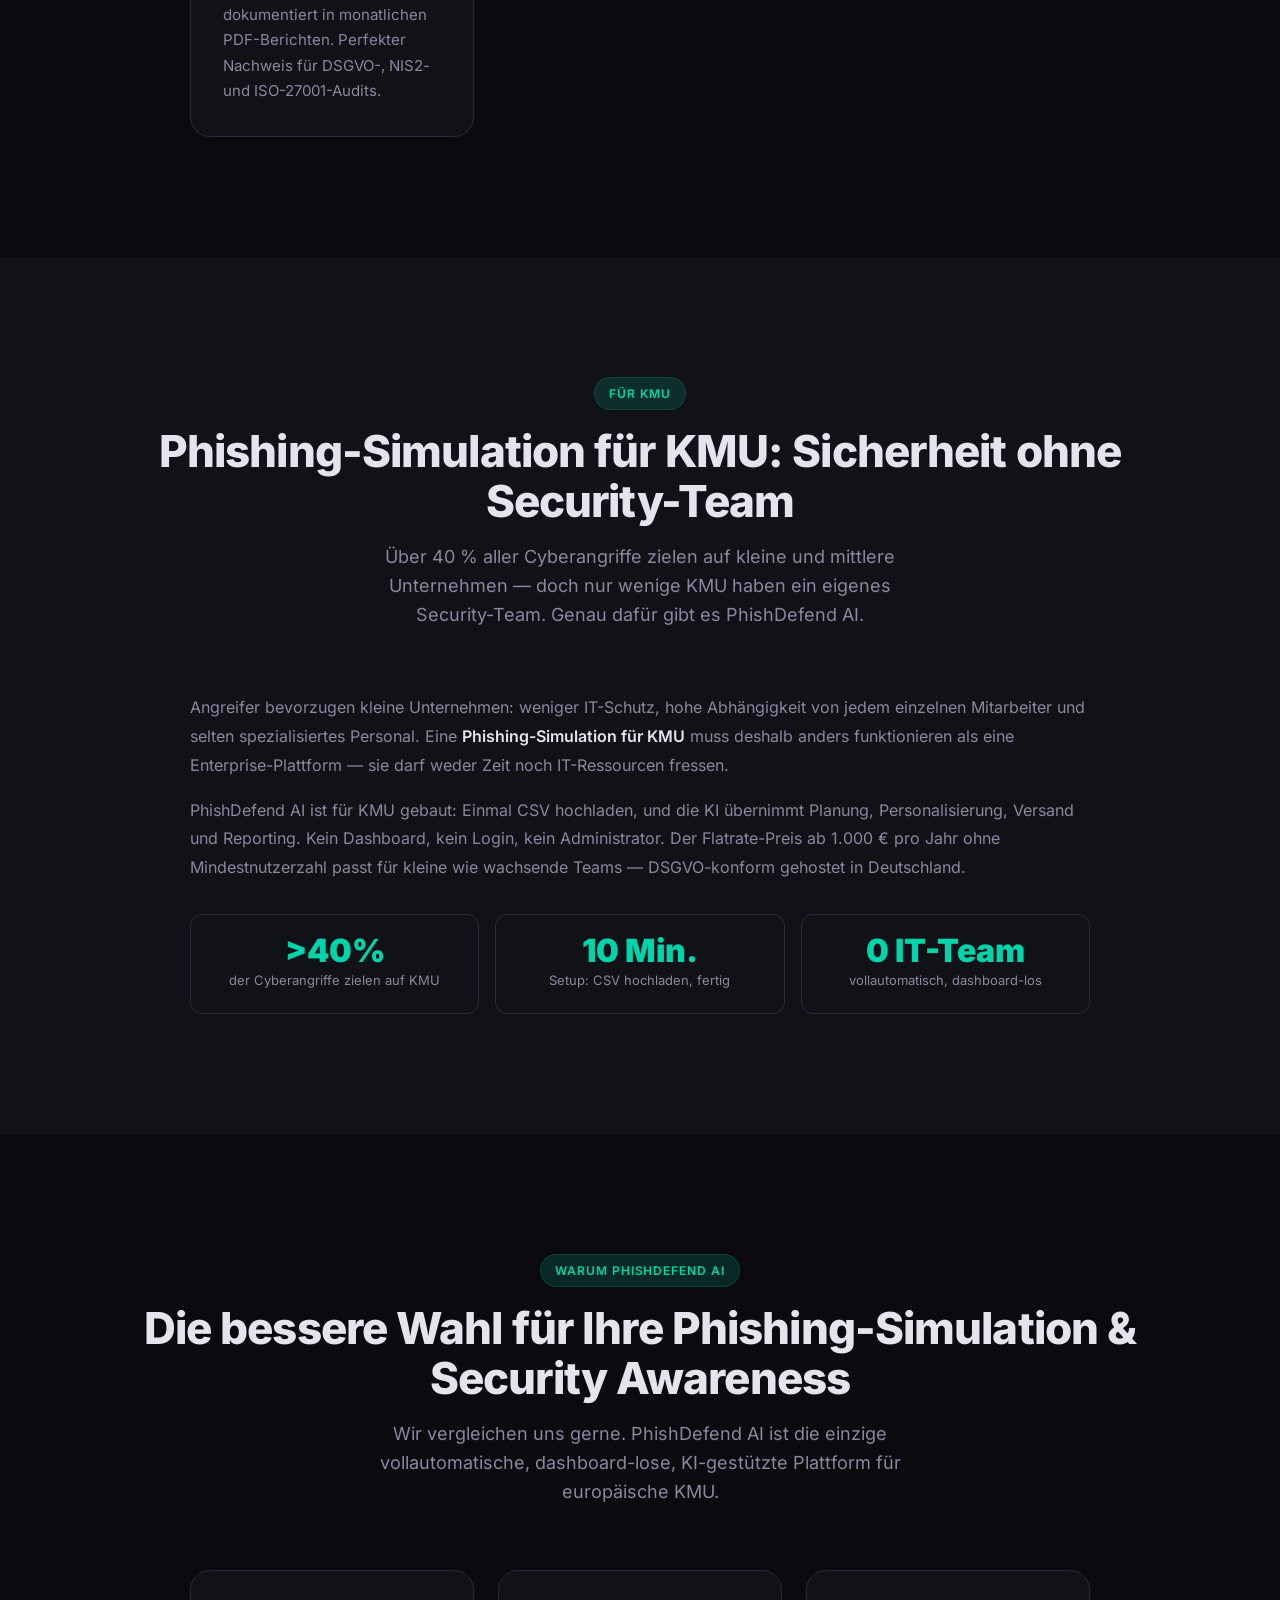
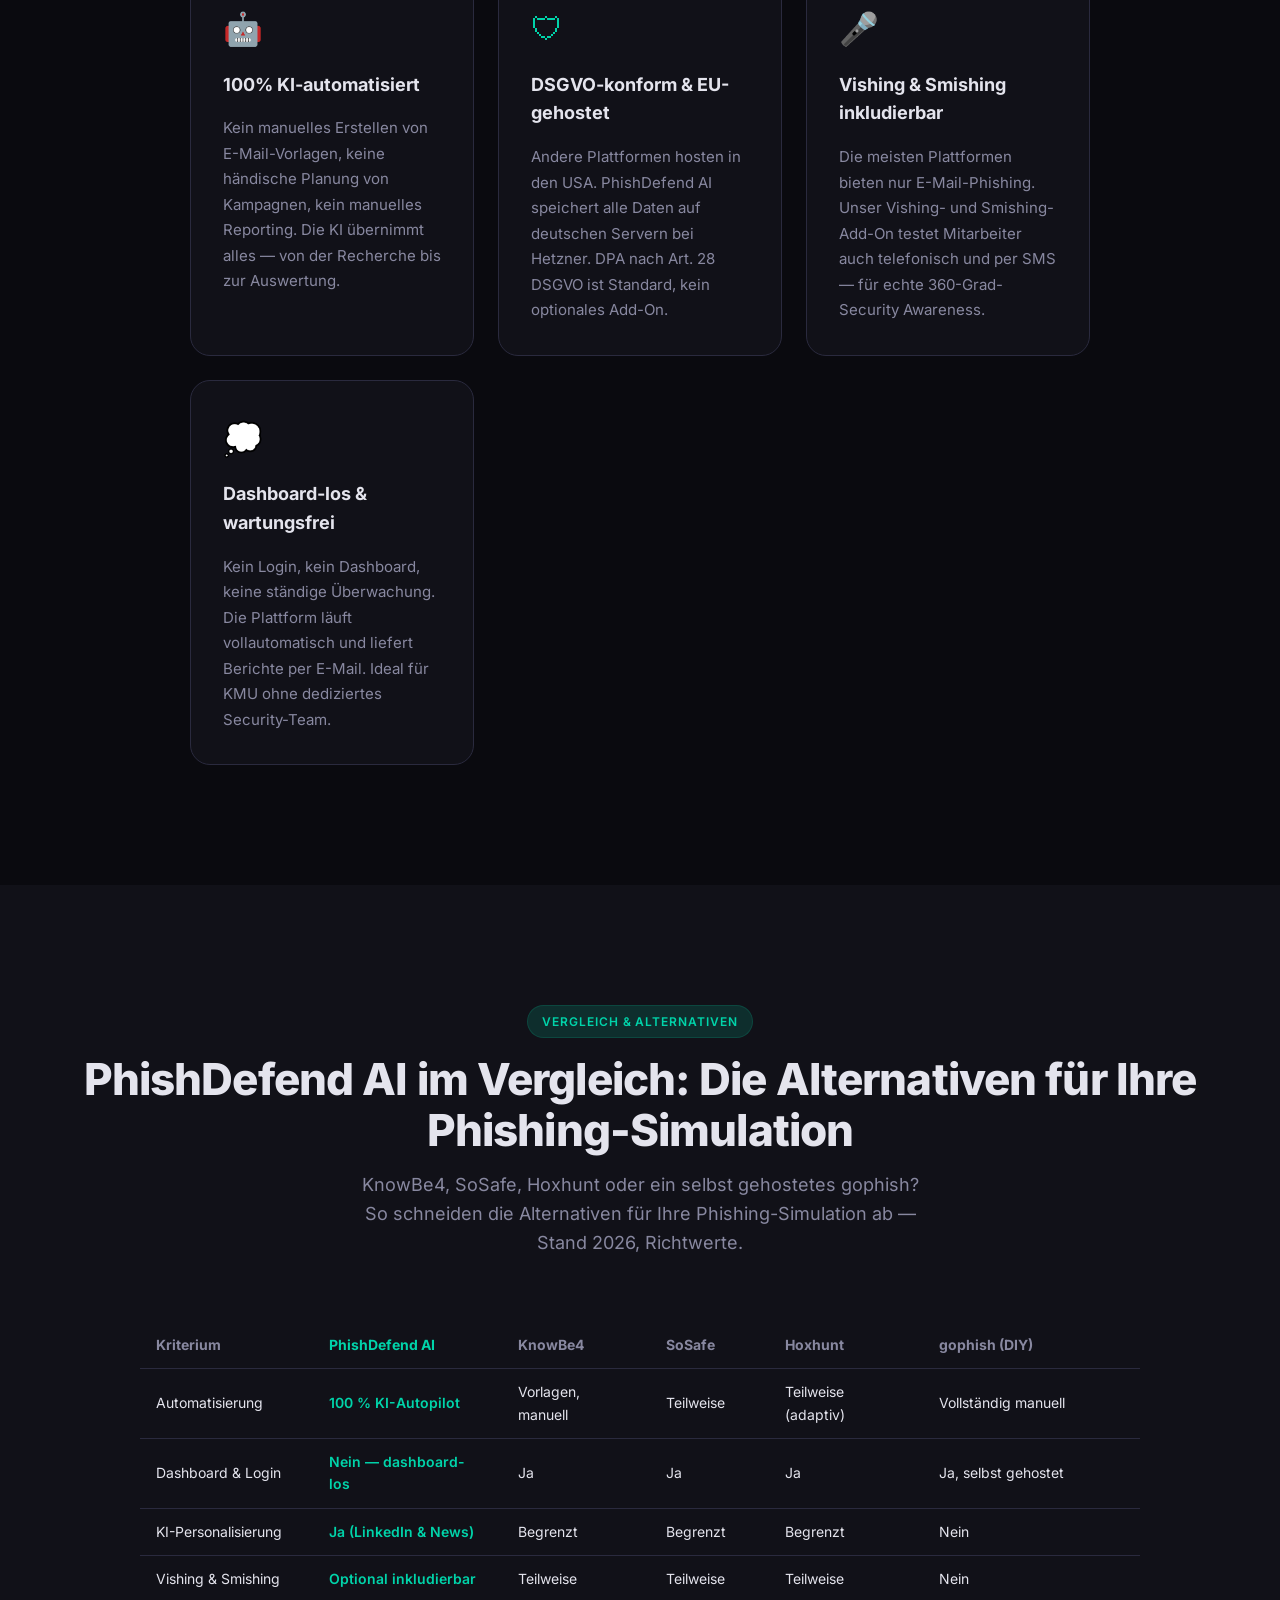
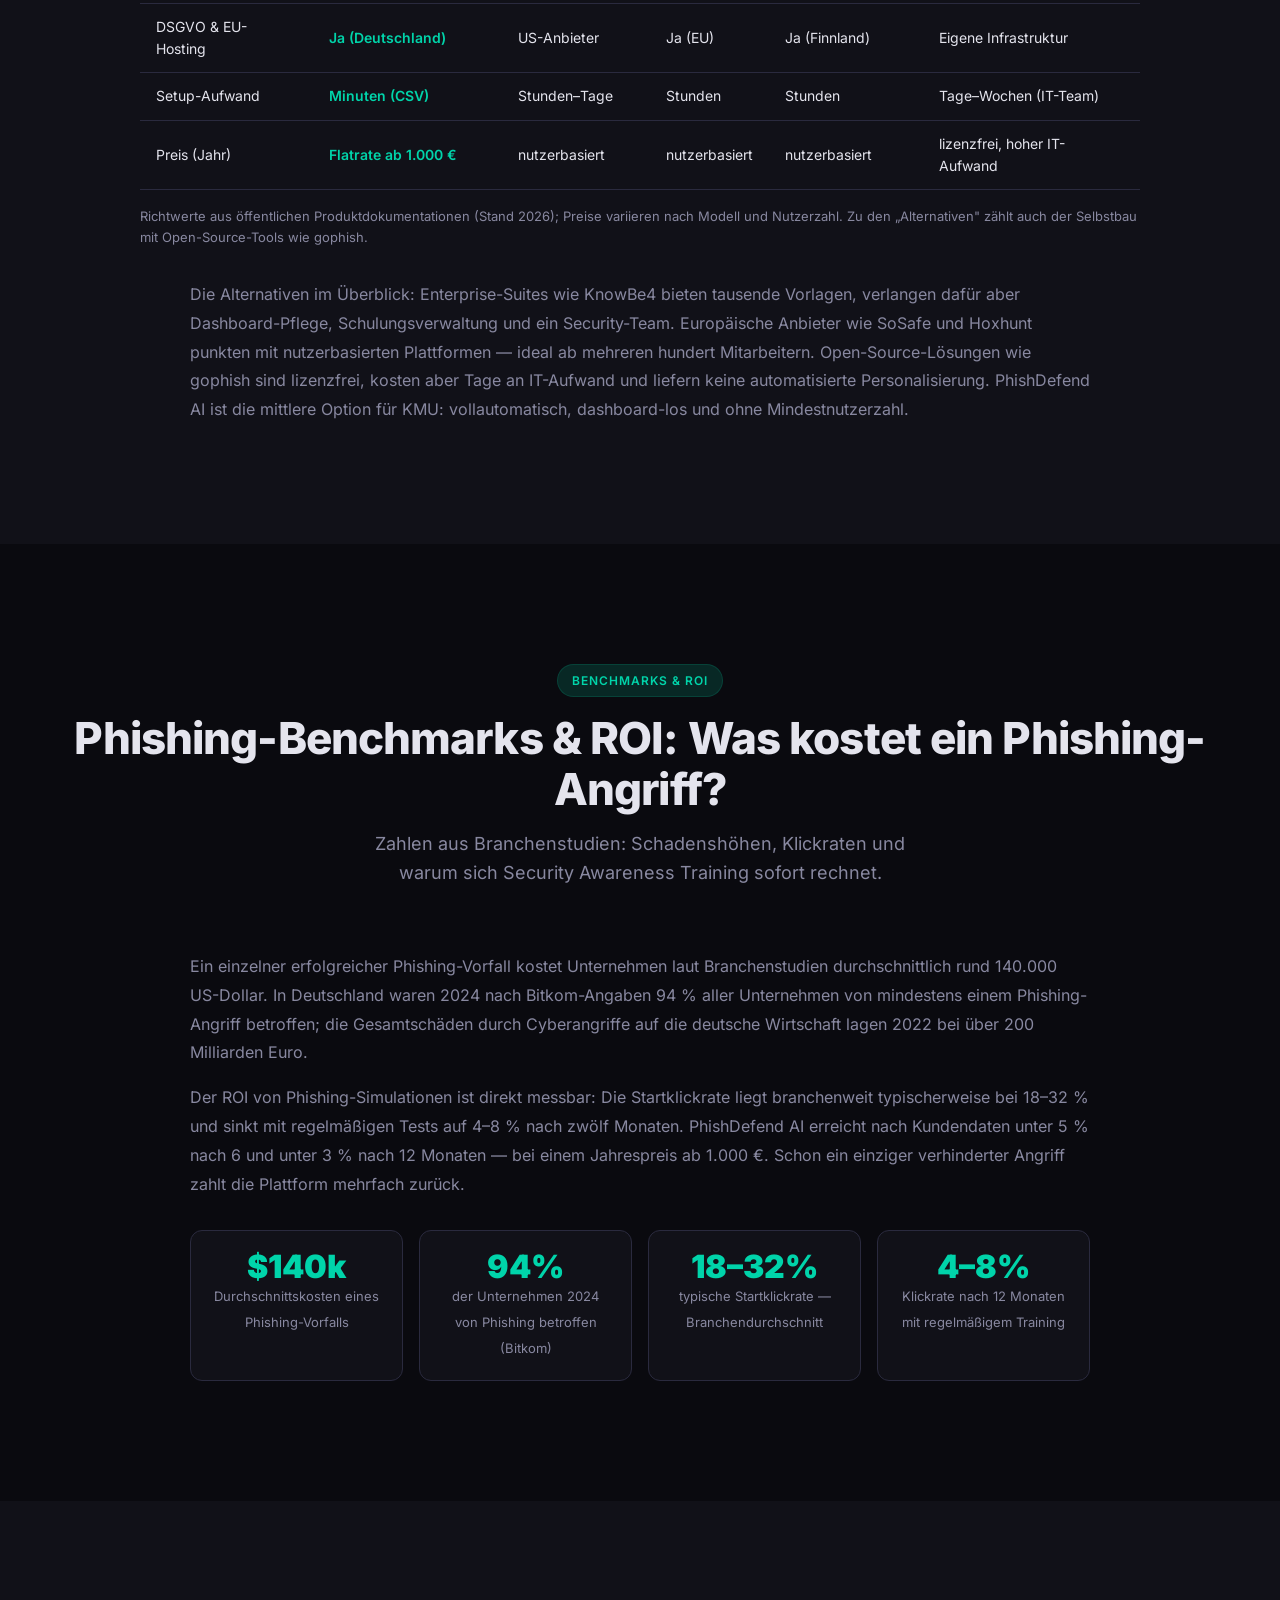
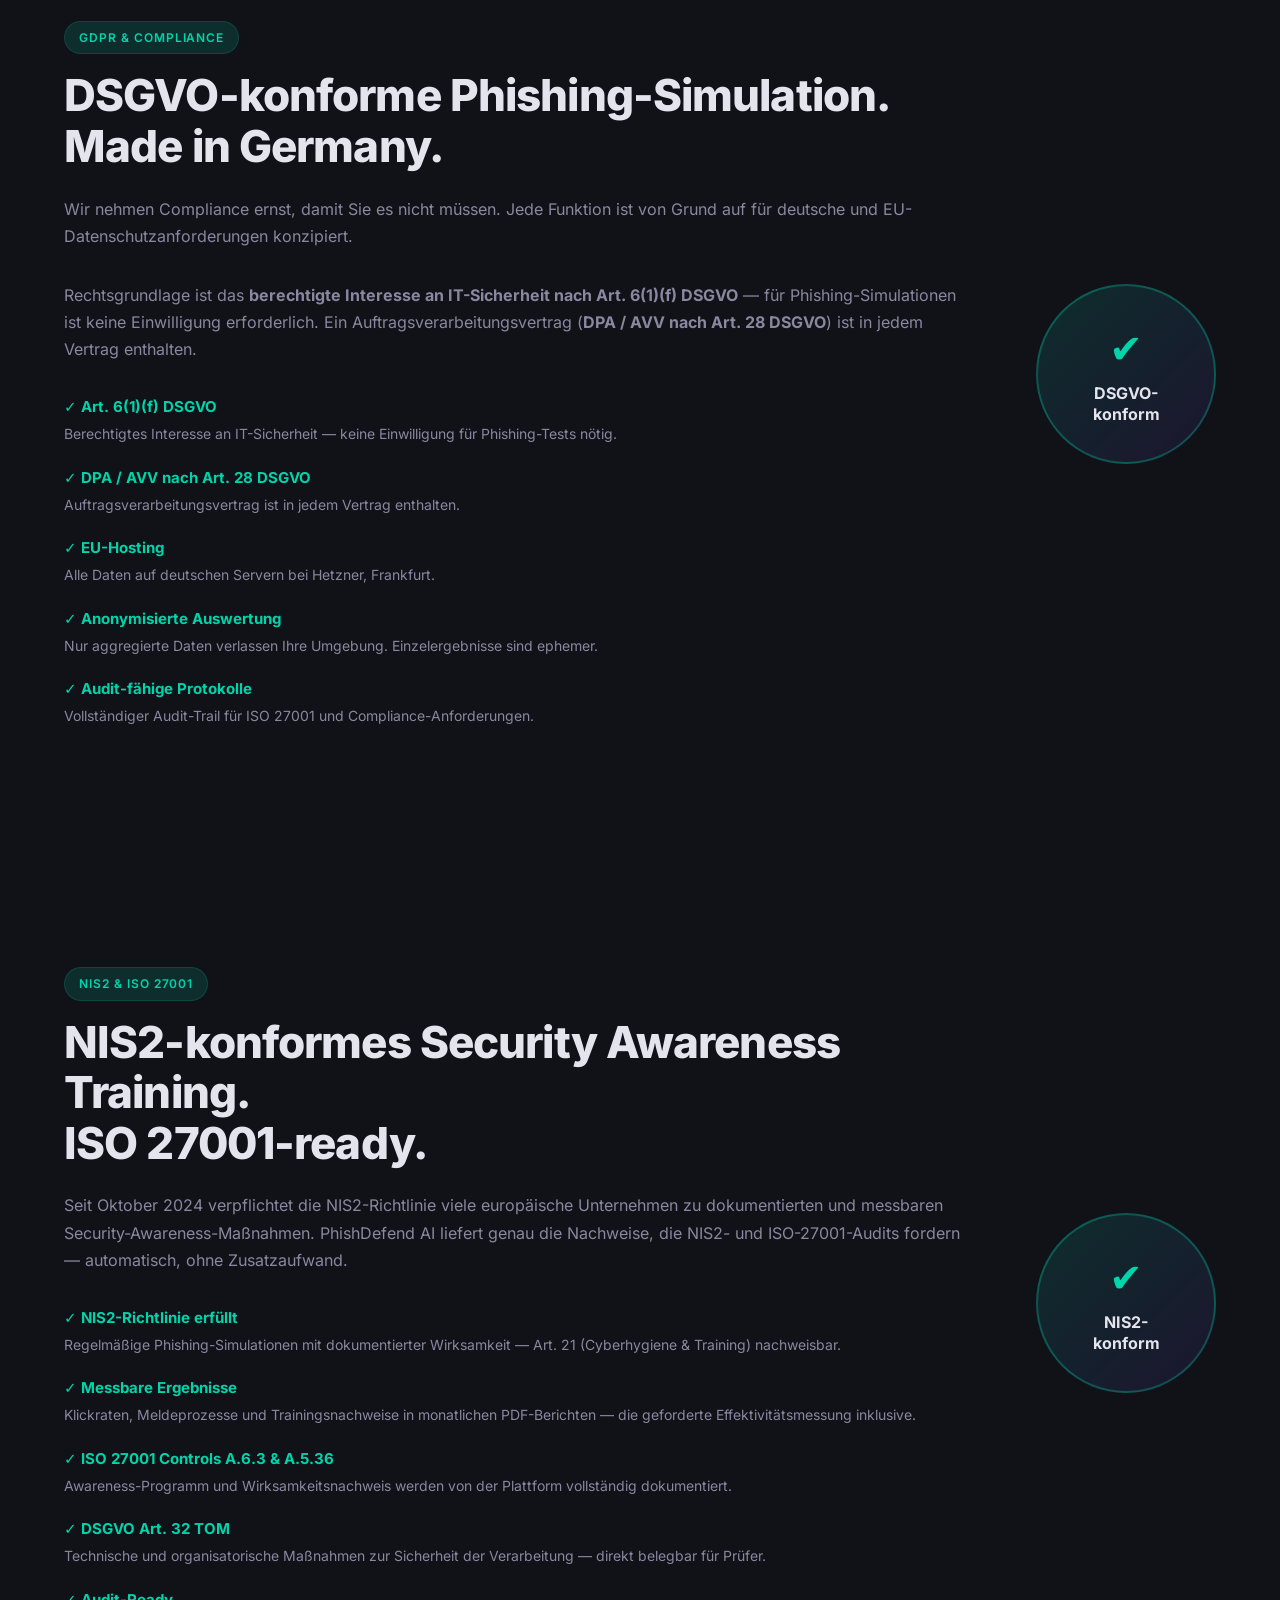
==== commit fcaea382: "Add CLI dispatch layer tests; commit pending ops console, leads pipeline, and SEO work" ====
--- a/index.html
+++ b/index.html
@@ -6,34 +6,123 @@
 
   <!-- Primary -->
   <meta name="google-site-verification" content="zgqHfp-rTQun3okhTu8P1D-klEBXwik9-DKPjMAWW4s" />
-  <title>PhishDefend AI — AI-Powered Phishing Prevention für Unternehmen</title>
-  <meta name="description" content="PhishDefend AI ist die KI-gestützte Phishing-Simulation für europäische KMU. 25 Kampagnen/Jahr, DSGVO-konform, vollautomatisiert. Inkl. Vishing-Add-On. Ab €1.000/Jahr.">
-  <meta name="keywords" content="Phishing Simulation, Security Awareness, KI Phishing, GDPR Compliance, Vishing, Mitarbeiter Sicherheit, Deutschland">
+  <!-- Bing Webmaster Tools verification (disabled — replace token after site verification, then uncomment) -->
+  <!-- <meta name="msvalidate.01" content="REPLACE_WITH_BING_VERIFICATION_TOKEN" /> -->
+  <title>PhishDefend AI – Phishing-Simulation und Security Awareness</title>
+  <meta name="description" content="PhishDefend AI: KI-Phishing-Simulation &amp; Phishing-Prävention für KMU. Security Awareness Training, DSGVO-konform, 25 Kampagnen/Jahr.">
+  <meta name="keywords" content="PhishDefend, Phishing Simulation, Security Awareness, KI Phishing, GDPR Compliance, Vishing, Mitarbeiter Sicherheit, Deutschland">
   <meta name="robots" content="index, follow">
-  <link rel="canonical" href="https://phishdefend.ai/">
+  <meta name="theme-color" content="#0a0a0f">
+  <link rel="canonical" href="https://phishdefend-ai.vercel.app/">
+  <link rel="alternate" hreflang="de" href="https://phishdefend-ai.vercel.app/">
+  <link rel="alternate" hreflang="x-default" href="https://phishdefend-ai.vercel.app/">
 
   <!-- Open Graph -->
   <meta property="og:title" content="PhishDefend AI — KI-Phishing-Prävention für Unternehmen">
   <meta property="og:description" content="Vollautomatische Phishing-Simulationen mit KI-Personalisierung. DSGVO-konform. 25 Kampagnen pro Jahr.">
-  <meta property="og:url" content="https://phishdefend.ai/">
+  <meta property="og:url" content="https://phishdefend-ai.vercel.app/">
   <meta property="og:type" content="website">
   <meta property="og:site_name" content="PhishDefend AI">
+  <meta property="og:locale" content="de_DE">
+  <meta property="og:image" content="https://phishdefend-ai.vercel.app/og-image.png">
+  <meta property="og:image:width" content="1200">
+  <meta property="og:image:height" content="630">
+  <meta property="og:image:alt" content="PhishDefend AI — KI-gestützte Phishing-Prävention für europäische KMU">
 
   <!-- Twitter -->
   <meta name="twitter:card" content="summary_large_image">
   <meta name="twitter:title" content="PhishDefend AI — KI-Phishing-Prävention">
   <meta name="twitter:description" content="Vollautomatische Phishing-Simulationen mit KI-Personalisierung. DSGVO-konform.">
+  <meta name="twitter:image" content="https://phishdefend-ai.vercel.app/og-image.png">
+  <meta name="twitter:image:alt" content="PhishDefend AI — KI-gestützte Phishing-Prävention für europäische KMU">
 
   <!-- GEO (Generative Engine Optimization) -->
   <meta name="generator" content="PhishDefend AI Platform">
   <script type="application/ld+json">
   {
     "@context": "https://schema.org",
+    "@type": "Organization",
+    "@id": "https://phishdefend-ai.vercel.app/#organization",
+    "name": "PhishDefend AI",
+    "alternateName": ["PhishDefend", "PhishDefend AI"],
+    "url": "https://phishdefend-ai.vercel.app/",
+    "sameAs": [
+      "https://www.linkedin.com/company/phishdefend-ai",
+      "https://x.com/phishdefend_ai",
+      "https://github.com/phishdefend-ai"
+    ],
+    "logo": {
+      "@type": "ImageObject",
+      "@id": "https://phishdefend-ai.vercel.app/#logo",
+      "url": "https://phishdefend-ai.vercel.app/logo.svg",
+      "width": 512,
+      "height": 512
+    },
+    "description": "AI-powered phishing simulation and security awareness training platform for European SMEs.",
+    "address": {
+      "@type": "PostalAddress",
+      "addressCountry": "DE"
+    },
+    "contactPoint": {
+      "@type": "ContactPoint",
+      "email": "rorshopping@gmail.com",
+      "contactType": "customer support",
+      "areaServed": "DE",
+      "availableLanguage": "de"
+    }
+  }
+  </script>
+  <script type="application/ld+json">
+  {
+    "@context": "https://schema.org",
+    "@type": "WebSite",
+    "@id": "https://phishdefend-ai.vercel.app/#website",
+    "url": "https://phishdefend-ai.vercel.app/",
+    "name": "PhishDefend AI",
+    "alternateName": ["PhishDefend", "PhishDefend AI"],
+    "publisher": { "@id": "https://phishdefend-ai.vercel.app/#organization" },
+    "inLanguage": "de",
+    "description": "KI-gestützte Phishing-Simulation und Security Awareness Training für Unternehmen."
+  }
+  </script>
+  <script type="application/ld+json">
+  {
+    "@context": "https://schema.org",
+    "@type": "BreadcrumbList",
+    "@id": "https://phishdefend-ai.vercel.app/#breadcrumb",
+    "itemListElement": [
+      {
+        "@type": "ListItem",
+        "position": 1,
+        "name": "Startseite",
+        "item": "https://phishdefend-ai.vercel.app/"
+      },
+      {
+        "@type": "ListItem",
+        "position": 2,
+        "name": "Phishing-Simulation & Security Awareness Training",
+        "item": "https://phishdefend-ai.vercel.app/#features"
+      }
+    ]
+  }
+  </script>
+  <script type="application/ld+json">
+  {
+    "@context": "https://schema.org",
     "@type": "SoftwareApplication",
     "name": "PhishDefend AI",
+    "alternateName": "PhishDefend",
     "applicationCategory": "SecurityApplication",
     "operatingSystem": "Web",
     "description": "AI-powered phishing simulation platform for SMEs. Fully automated, GDPR-compliant.",
+    "featureList": [
+      "AI-personalized templates",
+      "25 automated campaigns/year",
+      "Vishing & Smishing modules",
+      "Micro-training on click",
+      "Monthly PDF reports",
+      "GDPR/NIS2 evidence"
+    ],
     "offers": {
       "@type": "AggregateOffer",
       "priceCurrency": "EUR",
@@ -41,36 +130,202 @@
       "highPrice": "2500",
       "offerCount": "3"
     },
-    "author": {
-      "@type": "Organization",
-      "name": "PhishDefend AI",
-      "address": {
-        "@type": "PostalAddress",
-        "addressCountry": "DE"
-      }
+    "author": { "@id": "https://phishdefend-ai.vercel.app/#organization" }
+  }
+  </script>
+  <script type="application/ld+json">
+  {
+    "@context": "https://schema.org",
+    "@type": "Service",
+    "@id": "https://phishdefend-ai.vercel.app/#service",
+    "name": "KI-gestützte Phishing-Simulation & Security Awareness Training",
+    "alternateName": "Phishing-Simulation",
+    "serviceType": "Phishing-Simulation, Security Awareness Training, Vishing, Smishing",
+    "url": "https://phishdefend-ai.vercel.app/#features",
+    "description": "Vollautomatische, KI-gestützte Phishing-Simulation und Security Awareness Training für europäische KMU. 25 Kampagnen pro Jahr, DSGVO-konform, inklusive Vishing- und Smishing-Add-Ons.",
+    "provider": { "@id": "https://phishdefend-ai.vercel.app/#organization" },
+    "areaServed": "DE",
+    "availableLanguage": "de",
+    "inLanguage": "de",
+    "brand": { "@type": "Brand", "name": "PhishDefend AI" },
+    "audience": { "@type": "BusinessAudience", "name": "European SMEs (KMU)" },
+    "termsOfService": "https://phishdefend-ai.vercel.app/impressum",
+    "offers": {
+      "@type": "AggregateOffer",
+      "priceCurrency": "EUR",
+      "lowPrice": "1000",
+      "highPrice": "2500",
+      "offerCount": "3",
+      "availability": "https://schema.org/InStock"
     }
   }
   </script>
-
-  <link rel="preconnect" href="https://fonts.googleapis.com">
-  <link href="https://fonts.googleapis.com/css2?family=Inter:wght@400;500;600;700;800;900&family=JetBrains+Mono:wght@400;500&display=swap" rel="stylesheet">
-  <link rel="stylesheet" href="style.css">
+  <script type="application/ld+json">
+  {
+    "@context": "https://schema.org",
+    "@type": "WebPage",
+    "@id": "https://phishdefend-ai.vercel.app/#webpage",
+    "url": "https://phishdefend-ai.vercel.app/",
+    "name": "PhishDefend AI — KI-Phishing-Prävention",
+    "inLanguage": "de",
+    "isPartOf": { "@id": "https://phishdefend-ai.vercel.app/#website" },
+    "about": { "@id": "https://phishdefend-ai.vercel.app/#service" }
+  }
+  </script>
+  <script type="application/ld+json">
+  {
+    "@context": "https://schema.org",
+    "@type": "ItemList",
+    "name": "Kundenstimmen zu PhishDefend AI",
+    "itemListElement": [
+      {
+        "@type": "Review",
+        "author": { "@type": "Person", "name": "IT-Leiter, mittelständisches Produktionsunternehmen (200 MA)" },
+        "reviewRating": { "@type": "Rating", "ratingValue": "4.5", "bestRating": "5" },
+        "itemReviewed": { "@id": "https://phishdefend-ai.vercel.app/#service" },
+        "description": "Illustrative Kundenstimme - beispielhafte Rückmeldung, kein verifizierter namentlicher Kunde."
+      },
+      {
+        "@type": "Review",
+        "author": { "@type": "Person", "name": "Datenschutzbeauftragter, KMU aus dem Finanzsektor" },
+        "reviewRating": { "@type": "Rating", "ratingValue": "4.5", "bestRating": "5" },
+        "itemReviewed": { "@id": "https://phishdefend-ai.vercel.app/#service" },
+        "description": "Illustrative Kundenstimme - beispielhafte Rückmeldung, kein verifizierter namentlicher Kunde."
+      },
+      {
+        "@type": "Review",
+        "author": { "@type": "Person", "name": "CISO, Technologieunternehmen (500 MA)" },
+        "reviewRating": { "@type": "Rating", "ratingValue": "4.5", "bestRating": "5" },
+        "itemReviewed": { "@id": "https://phishdefend-ai.vercel.app/#service" },
+        "description": "Illustrative Kundenstimme - beispielhafte Rückmeldung, kein verifizierter namentlicher Kunde."
+      }
+    ]
+  }
+  </script>
+  <script type="application/ld+json">
+  {
+    "@context": "https://schema.org",
+    "@type": "FAQPage",
+    "@id": "https://phishdefend-ai.vercel.app/#faq",
+    "mainEntity": [
+      {
+        "@type": "Question",
+        "name": "Was ist eine Phishing-Simulation und wie funktioniert sie?",
+        "acceptedAnswer": {
+          "@type": "Answer",
+          "text": "Eine Phishing-Simulation ist ein realistischer Sicherheitstest, bei dem Mitarbeiter gefälschte, aber harmlose Phishing-E-Mails erhalten, um ihre Erkennungsfähigkeiten zu trainieren. Der Ablauf: (1) Die KI analysiert öffentliche Informationen zu jedem Mitarbeiter (Rolle, Unternehmen, aktuelle Ereignisse). (2) Sie generiert personalisierte Phishing-E-Mails — z. B. eine gefälschte IT-Sicherheitswarnung oder eine scheinbar dringende Rechnung des CEO. (3) Die E-Mails werden automatisch versendet. (4) Klicks und Daten werden getrackt. (5) Bei Fehlverhalten folgt sofort ein Mikro-Training. PhishDefend AI führt 25 solcher Simulationen pro Jahr vollautomatisch durch."
+        }
+      },
+      {
+        "@type": "Question",
+        "name": "Ist PhishDefend AI DSGVO-konform?",
+        "acceptedAnswer": {
+          "@type": "Answer",
+          "text": "Ja, vollständig. PhishDefend AI wurde speziell für die Anforderungen der deutschen und europäischen Datenschutz-Grundverordnung (DSGVO) entwickelt. Die Rechtsgrundlage ist Art. 6(1)(f) DSGVO (berechtigtes Interesse an IT-Sicherheit). Ein Auftragsverarbeitungsvertrag (DPA/AVV) nach Art. 28 DSGVO ist in jedem Vertrag enthalten. Alle Daten werden ausschließlich auf deutschen Servern bei Hetzner gehostet, sind mit AES-256 verschlüsselt und werden nach 90 Tagen automatisch gelöscht. Individuelle Ergebnisse sind anonymisiert, nur aggregierte Daten verlassen Ihre Umgebung."
+        }
+      },
+      {
+        "@type": "Question",
+        "name": "Wie viele Phishing-Kampagnen sind im Jahresabo enthalten und wie oft finden sie statt?",
+        "acceptedAnswer": {
+          "@type": "Answer",
+          "text": "25 Kampagnen pro Jahr — das entspricht einer bi-wöchentlichen Phishing-Simulation (alle 2 Wochen). Der Schwierigkeitsgrad steigt über das Jahr automatisch an: von einfachen Link-Erkennungsübungen im ersten Monat bis zu komplexen CEO-Fraud- und Spear-Phishing-Angriffen im sechsten Monat. Die Kampagnen werden vollautomatisch geplant, durchgeführt und ausgewertet. Kein Administrator muss eingreifen."
+        }
+      },
+      {
+        "@type": "Question",
+        "name": "Wie schnell sinkt die Klickrate bei regelmäßigen Phishing-Tests?",
+        "acceptedAnswer": {
+          "@type": "Answer",
+          "text": "Die durchschnittliche Klickrate sinkt von anfänglich ca. 30% (Branchendurchschnitt) auf unter 5% innerhalb von 6 Monaten. Dies wird durch drei Mechanismen erreicht: (1) Adaptive Schwierigkeit — die KI erhöht den Schwierigkeitsgrad mit der Zeit. (2) Mikro-Training — bei jedem Klick folgt sofort eine 2-minütige Lerneinheit. (3) Wiederholung — 25 Kampagnen pro Jahr sorgen für nachhaltiges Lernen. Nach 12 Monaten liegt die Klickrate stabil unter 3%."
+        }
+      },
+      {
+        "@type": "Question",
+        "name": "Was ist der Unterschied zwischen Phishing, Spear-Phishing und CEO-Fraud?",
+        "acceptedAnswer": {
+          "@type": "Answer",
+          "text": "Phishing ist der Oberbegriff für betrügerische Nachrichten, die an viele Empfänger gleichzeitig gesendet werden. Spear-Phishing ist ein gezielter Angriff auf eine bestimmte Person unter Verwendung persönlicher Informationen — z. B. eine E-Mail, die den Empfänger mit seinem Namen, seiner Abteilung und einem aktuellen Projekt anspricht. CEO-Fraud (auch Business Email Compromise) ist eine Spear-Phishing-Variante, bei der sich der Angreifer als Geschäftsführer ausgibt und einen Mitarbeiter zu einer Überweisung oder Datenherausgabe auffordert. PhishDefend AI deckt alle drei Varianten in Ihren Simulationen ab."
+        }
+      },
+      {
+        "@type": "Question",
+        "name": "Was ist Vishing (Voice Phishing) und wie funktioniert das Add-On?",
+        "acceptedAnswer": {
+          "@type": "Answer",
+          "text": "Vishing (Voice Phishing) ist eine Betrugsmasche, bei der Angreifer telefonisch versuchen, an vertrauliche Informationen zu gelangen. Unser KI-Vishing-Add-On führt automatisierte Testanrufe mit realistischen Szenarien durch: z. B. ein angeblicher IT-Mitarbeiter, der das Passwort zurücksetzen muss, oder ein \"Geschäftsführer\", der eine dringende Überweisung anfordert. Das Modul nutzt ElevenLabs oder Ihre eigene TTS-Stimme (Text-to-Speech). Verfügbar als Upgrade zu jedem Plan ab 200 EUR/Monat."
+        }
+      },
+      {
+        "@type": "Question",
+        "name": "Ist ein Dashboard oder Login erforderlich, um die Plattform zu nutzen?",
+        "acceptedAnswer": {
+          "@type": "Answer",
+          "text": "Nein. PhishDefend AI ist bewusst dashboard-los konzipiert. Kein Login, keine ständige Überwachung, kein Security-Team erforderlich. Sie erhalten: (1) Monatliche PDF-Berichte mit allen Kennzahlen per E-Mail. (2) Echtzeit-Benachrichtigungen bei Vorfällen via Slack oder E-Mail. (3) Optionale wöchentliche Zusammenfassungen. Die Plattform läuft vollständig autonom — Sie müssen sich um nichts kümmern."
+        }
+      },
+      {
+        "@type": "Question",
+        "name": "Was ist Smishing und wie unterscheidet es sich von Phishing?",
+        "acceptedAnswer": {
+          "@type": "Answer",
+          "text": "Smishing (SMS-Phishing) ist eine Phishing-Variante, bei der Angreifer statt E-Mails Textnachrichten per SMS oder Messenger nutzen, um an Zugangsdaten oder persönliche Daten zu gelangen. Typische Smishing-Beispiele sind gefälschte Paketbenachrichtigungen oder angebliche Bankwarnungen mit einem Link. Der Unterschied zu E-Mail-Phishing liegt nur im Kanal — die psychologischen Tricks sind identisch. PhishDefend AI bietet ein Smishing-Modul, das Mitarbeiter auch gegen SMS-basierte Social-Engineering-Angriffe testet."
+        }
+      },
+      {
+        "@type": "Question",
+        "name": "Wie erkenne ich eine Phishing-E-Mail?",
+        "acceptedAnswer": {
+          "@type": "Answer",
+          "text": "Erkennen Sie Phishing-E-Mails an typischen Warnsignalen: (1) unerwartete Dringlichkeit (\"Sofort handeln\", \"innerhalb von 24 Stunden\"), (2) Absender-Adressen, die nur minimal von der echten Domain abweichen, (3) unaufgeforderte Links oder Anhänge, (4) Aufforderungen zur Eingabe von Zugangsdaten oder zu Überweisungen, (5) unpersönliche oder ungewöhnliche Anreden. PhishDefend AI simuliert genau diese Muster in Ihren Anti-Phishing-Trainings — bei jedem Klick folgt ein Mikro-Training mit den verpassten Warnsignalen."
+        }
+      },
+      {
+        "@type": "Question",
+        "name": "Was kostet eine Phishing-Simulation für mein Unternehmen?",
+        "acceptedAnswer": {
+          "@type": "Answer",
+          "text": "PhishDefend AI kostet ab 1.000 € pro Jahr für bis zu 50 Mitarbeiter (inkl. 25 KI-personalisierter Kampagnen) und 2.500 € pro Jahr für bis zu 200 Mitarbeiter. Das Vishing-Modul ist als Upgrade ab 200 €/Monat verfügbar. Es gibt keine versteckten Kosten und keinen Setup-Aufwand. Zum Vergleich: Ein einzelner erfolgreicher Phishing-Vorfall verursacht laut Branchenstudien durchschnittlich rund 140.000 US-Dollar Schaden."
+        }
+      },
+      {
+        "@type": "Question",
+        "name": "Erfüllt PhishDefend AI die Anforderungen der NIS2-Richtlinie und ISO 27001?",
+        "acceptedAnswer": {
+          "@type": "Answer",
+          "text": "Ja. Die NIS2-Richtlinie verpflichtet Unternehmen in der EU zu dokumentierten Security-Awareness-Maßnahmen und nachweisbarer Wirksamkeit. PhishDefend AI liefert die geforderten Nachweise: regelmäßige Phishing-Simulationen mit messbaren Klickraten, dokumentierte Trainings und Meldeprozesse. Für ISO 27001 (Kontrollen A.6.3, A.5.36) ist die Plattform audit-tauglich mit vollständigem Audit-Trail, DPA nach Art. 28 DSGVO und Datenhosting in Deutschland."
+        }
+      }
+    ]
+  }
+  </script>
+
+  <link rel="preload" as="font" type="font/woff2" href="/fonts/inter-variable.woff2" crossorigin>
+  <link rel="preload" as="font" type="font/woff2" href="/fonts/jetbrains-mono-variable.woff2" crossorigin>
+  <link rel="stylesheet" href="style.min.css">
   <link rel="icon" type="image/svg+xml" href="data:image/svg+xml,%3Csvg xmlns='http://www.w3.org/2000/svg' viewBox='0 0 100 100'%3E%3Ctext y='.9em' font-size='90'%3E%F0%9F%9B%A1%3C/text%3E%3C/svg%3E">
+
+  <!-- Analytics (consent-gated): no tracking before explicit consent (GDPR Art. 6(1)(a) + ePrivacy).
+       Logic lives in static/analytics.js — after the visitor accepts the cookie banner
+       (localStorage 'gdpr_cookie_consent' = 'accepted') it loads:
+         1) Vercel Analytics (/ _vercel/insights/script.js, cookie-free, served by the platform)
+         2) Google Analytics (gtag.js) — set the Measurement ID in static/analytics.js
+       Verify with the browser DevTools network tab: no analytics requests until consent. -->
 </head>
 <body>
 
   <nav class="navbar">
     <div class="nav-container">
-      <a href="#" class="nav-logo">
-        <span class="logo-icon">&#x1F6E1;</span>
+      <a href="/" class="nav-logo" aria-label="PhishDefend AI - Phishing Simulation Platform">
+        <span class="logo-icon" role="img" aria-hidden="true">&#x1F6E1;</span>
         <span>PhishDefend<span class="text-accent">AI</span></span>
       </a>
       <ul class="nav-links">
         <li><a href="#features">Features</a></li>
         <li><a href="#how-it-works">How It Works</a></li>
         <li><a href="#pricing">Pricing</a></li>
-        <li><a href="#gdpr">GDPR</a></li>
-        <li><a href="#contact" class="btn btn-sm btn-primary">Get Started</a></li>
+        <li><a href="#faq">FAQ</a></li>
+        <li><a href="#contact" class="btn btn-sm btn-primary">Kostenlos testen</a></li>
       </ul>
       <button class="nav-toggle" aria-label="Menu">
         <span></span><span></span><span></span>
@@ -78,30 +333,33 @@
     </div>
   </nav>
 
+  <main>
+
   <section class="hero">
     <div class="hero-bg"></div>
     <div class="container hero-content">
-      <div class="hero-badge">AI-First &#x2022; Fully Automated &#x2022; GDPR Compliant</div>
+      <div class="hero-badge">AI-First Phishing Simulation &#x2022; Fully Automated &#x2022; GDPR Compliant</div>
       <h1 class="hero-title">
-        Turn Your Employees Into<br>
-        <span class="text-gradient">The Last Line of Defense</span>
+        Phishing-Prävention &amp; Security Awareness Training<br>
+        <span class="text-gradient">KI-Phishing-Simulation. Vollautomatisch. DSGVO-konform.</span>
       </h1>
       <p class="hero-subtitle">
-        PhishDefend AI runs 25 hyper-personalized phishing simulations per year &mdash; automatically.<br>
-        No dashboards to check. No manual campaigns. Just results.
+        PhishDefend AI führt 25 personalisierte Phishing-Simulationen pro Jahr durch &mdash; vollautomatisch.<br>
+        Von der Anti-Phishing-Erkennung bis zum CEO-Fraud-Training: stärken Sie die Cyber-Resilienz Ihrer Mitarbeiter.<br>
+        Kein Dashboard. Keine manuellen Kampagnen. Nur messbare Ergebnisse für Ihr Unternehmen.
       </p>
       <div class="hero-actions">
-        <a href="#contact" class="btn btn-primary btn-lg">Start Free Trial</a>
-        <a href="#how-it-works" class="btn btn-outline btn-lg">See How It Works</a>
+        <a href="#contact" class="btn btn-primary btn-lg">Kostenlos testen</a>
+        <a href="#how-it-works" class="btn btn-outline btn-lg">So funktioniert's</a>
       </div>
       <div class="hero-stats">
         <div class="stat">
           <span class="stat-number">99.7%</span>
-          <span class="stat-label">Delivery Rate</span>
+          <span class="stat-label">Zustellrate</span>
         </div>
         <div class="stat">
           <span class="stat-number">&lt;5%</span>
-          <span class="stat-label">Avg. Click Rate After 6mo</span>
+          <span class="stat-label">Durchschn. Klickrate nach 6 Mon.</span>
         </div>
 
       </div>
@@ -111,91 +369,227 @@
     </div>
   </section>
 
-  <section id="features" class="section">
+  <article class="section section-dark">
+    <div class="container">
+      <div class="section-header">
+        <span class="section-tag">Definition</span>
+        <h2 class="section-title">Was ist eine Phishing-Simulation?</h2>
+        <p class="section-desc">Eine vollständige Erklärung für Ihr Verständnis von Security Awareness und Social Engineering Tests.</p>
+      </div>
+      <div style="max-width:900px;margin:0 auto">
+        <p style="color:var(--text-muted);font-size:1rem;line-height:1.8;margin-bottom:16px"><dfn style="color:var(--text);font-style:normal;font-weight:600">Phishing-Simulation</dfn> ist eine kontrollierte Sicherheitsübung, bei der Mitarbeiter realistische, aber harmlose Phishing-E-Mails erhalten, um ihre Fähigkeit zu testen, betrügerische Nachrichten zu erkennen. Ziel ist es, <dfn style="color:var(--text);font-style:normal;font-weight:600">Security Awareness</dfn> aufzubauen und die <dfn style="color:var(--text);font-style:normal;font-weight:600">Cyber-Resilienz</dfn> von Unternehmen zu stärken — eine der wirksamsten Maßnahmen Ihrer Phishing-Prävention.</p>
+        <p style="color:var(--text-muted);font-size:1rem;line-height:1.8;margin-bottom:16px">PhishDefend AI automatisiert den gesamten Prozess: Die KI recherchiert persönliche Daten jedes Mitarbeiters, generiert kontextbezogene Phishing-E-Mails inklusive <dfn style="color:var(--text);font-style:normal;font-weight:600">CEO-Fraud</dfn> (CEO-Betrug), <dfn style="color:var(--text);font-style:normal;font-weight:600">Spear-Phishing</dfn> (gezielte Angriffe) und <dfn style="color:var(--text);font-style:normal;font-weight:600">Vishing</dfn> (Telefon-Phishing), führt die Kampagnen durch und misst die Ergebnisse — alles ohne manuellen Aufwand.</p>
+        <div style="display:grid;grid-template-columns:repeat(auto-fit,minmax(200px,1fr));gap:16px;margin-top:32px">
+          <div style="background:var(--bg-card);border:1px solid var(--border);border-radius:var(--radius);padding:20px;text-align:center">
+            <span style="display:block;font-size:2rem;font-weight:900;color:var(--accent);line-height:1">99.7%</span>
+            <span style="color:var(--text-muted);font-size:0.8125rem">durchschnittliche E-Mail-Zustellrate &mdash; Ihre Phishing-Tests erreichen jeden Mitarbeiter</span>
+          </div>
+          <div style="background:var(--bg-card);border:1px solid var(--border);border-radius:var(--radius);padding:20px;text-align:center">
+            <span style="display:block;font-size:2rem;font-weight:900;color:var(--accent);line-height:1">25</span>
+            <span style="color:var(--text-muted);font-size:0.8125rem">automatische Phishing-Kampagnen pro Jahr &mdash; bi-wöchentlich ohne manuelles Zutun</span>
+          </div>
+          <div style="background:var(--bg-card);border:1px solid var(--border);border-radius:var(--radius);padding:20px;text-align:center">
+            <span style="display:block;font-size:2rem;font-weight:900;color:var(--accent);line-height:1">&lt;5%</span>
+            <span style="color:var(--text-muted);font-size:0.8125rem">durchschnittliche Klickrate nach 6 Monaten &mdash; von ~30% auf unter 5%</span>
+          </div>
+        </div>
+      </div>
+    </div>
+  </article>
+
+  <article class="section section-dark">
+    <div class="container">
+      <div class="section-header">
+        <span class="section-tag">Definition</span>
+        <h2 class="section-title">Was ist Smishing? SMS-Phishing einfach erklärt</h2>
+        <p class="section-desc">Smishing ist die SMS-Variante des Phishing — und eine der am schnellsten wachsenden Betrugsmaschen im mobilen Alltag.</p>
+      </div>
+      <div style="max-width:900px;margin:0 auto">
+        <p style="color:var(--text-muted);font-size:1rem;line-height:1.8;margin-bottom:16px"><dfn style="color:var(--text);font-style:normal;font-weight:600">Smishing</dfn> (auch SMS-Phishing) ist eine Phishing-Variante, bei der Angreifer statt E-Mails Textnachrichten per SMS oder Messenger wie WhatsApp nutzen, um an Zugangsdaten, persönliche Daten oder Zahlungsinformationen zu gelangen. Typische Smishing-Beispiele: gefälschte Paketbenachrichtigungen, angebliche Bankwarnungen oder vermeintliche Verifikations-Codes — immer mit einem Link oder einer Antwortaufforderung.</p>
+        <p style="color:var(--text-muted);font-size:1rem;line-height:1.8;margin-bottom:16px">Der Unterschied zu E-Mail-Phishing liegt fast nur im Kanal: Die psychologischen Tricks — Dringlichkeit, Autorität, Neugier — sind identisch. Weil Smartphones rund um die Uhr erreichbar sind und SMS weniger Vorsicht auslösen als das E-Mail-Postfach, ist Smishing besonders gefährlich. Deshalb testet das Smishing-Modul von PhishDefend AI Mitarbeiter nicht nur per E-Mail, sondern auch mit SMS-basierten Social-Engineering-Angriffen — für echte 360-Grad-Security Awareness.</p>
+        <div style="display:grid;grid-template-columns:repeat(auto-fit,minmax(200px,1fr));gap:16px;margin-top:32px">
+          <div style="background:var(--bg-card);border:1px solid var(--border);border-radius:var(--radius);padding:20px;text-align:center">
+            <span style="display:block;font-size:1.25rem;font-weight:800;color:var(--accent);line-height:1.2">E-Mail-Phishing</span>
+            <span style="color:var(--text-muted);font-size:0.8125rem">Klassische Betrugsmails im Postfach — der meistgeprüfte Angriffsweg</span>
+          </div>
+          <div style="background:var(--bg-card);border:1px solid var(--border);border-radius:var(--radius);padding:20px;text-align:center">
+            <span style="display:block;font-size:1.25rem;font-weight:800;color:var(--accent);line-height:1.2">Smishing</span>
+            <span style="color:var(--text-muted);font-size:0.8125rem">Phishing per SMS oder Messenger — kurze Links, weniger Vorsicht</span>
+          </div>
+        </div>
+      </div>
+    </div>
+  </article>
+
+  <article class="section">
+    <div class="container">
+      <div class="section-header">
+        <span class="section-tag">Phishing-Test</span>
+        <h2 class="section-title">Phishing-Test für Mitarbeiter: So messen Sie Ihre E-Mail-Sicherheit</h2>
+        <p class="section-desc">Ein regelmäßiger Phishing-Test zeigt, wie anfällig Ihr Unternehmen für Social-Engineering-Angriffe ist — und senkt die Klickrate nachweislich.</p>
+      </div>
+      <div style="max-width:900px;margin:0 auto">
+        <p style="color:var(--text-muted);font-size:1rem;line-height:1.8;margin-bottom:16px">Ein <dfn style="color:var(--text);font-style:normal;font-weight:600">Phishing-Test</dfn> sendet realistische, aber harmlose Phishing-E-Mails an Ihre Mitarbeiter und misst, wer auf Links klickt oder Zugangsdaten preisgibt. Anders als einmalige Awareness-Schulungen liefert er harte Kennzahlen für Ihre <dfn style="color:var(--text);font-style:normal;font-weight:600">Phishing-Prävention</dfn>: Klickrate, Meldeprozent (Report Rate) und Wiederholungstäter.</p>
+        <p style="color:var(--text-muted);font-size:1rem;line-height:1.8;margin-bottom:16px">PhishDefend AI führt 25 automatisierte Phishing-Tests pro Jahr durch — bi-wöchentlich, mit adaptiver Schwierigkeit von einfacher Link-Erkennung bis zu CEO-Fraud und Spear-Phishing. Die wichtigsten Kennzahlen: <strong style="color:var(--text)">Klickrate</strong> unter 5 %, <strong style="color:var(--text)">Report Rate</strong> über 30 % und messbare Verbesserung über das Jahr. Genau diese Werte dokumentiert die Plattform automatisch in monatlichen PDF-Berichten.</p>
+        <div style="display:grid;grid-template-columns:repeat(auto-fit,minmax(200px,1fr));gap:16px;margin-top:32px">
+          <div style="background:var(--bg-card);border:1px solid var(--border);border-radius:var(--radius);padding:20px;text-align:center">
+            <span style="display:block;font-size:2rem;font-weight:900;color:var(--accent);line-height:1">25</span>
+            <span style="color:var(--text-muted);font-size:0.8125rem">automatische Phishing-Tests pro Jahr</span>
+          </div>
+          <div style="background:var(--bg-card);border:1px solid var(--border);border-radius:var(--radius);padding:20px;text-align:center">
+            <span style="display:block;font-size:2rem;font-weight:900;color:var(--accent);line-height:1">&lt;5%</span>
+            <span style="color:var(--text-muted);font-size:0.8125rem">Klickrate nach 6 Monaten — von ca. 30 %</span>
+          </div>
+          <div style="background:var(--bg-card);border:1px solid var(--border);border-radius:var(--radius);padding:20px;text-align:center">
+            <span style="display:block;font-size:2rem;font-weight:900;color:var(--accent);line-height:1">&gt;30%</span>
+            <span style="color:var(--text-muted);font-size:0.8125rem">Report Rate — aktiv gemeldete Phishing-Mails</span>
+          </div>
+        </div>
+      </div>
+    </div>
+  </article>
+
+  <article id="features" class="section">
     <div class="container">
       <div class="section-header">
         <span class="section-tag">Features</span>
-        <h2 class="section-title">Enterprise-Grade Phishing Prevention,<br>Zero Enterprise Effort</h2>
-        <p class="section-desc">Everything you need to build a security-aware workforce — run entirely by AI.</p>
+        <h2 class="section-title">Enterprise-Grade Phishing Prevention &amp; Security Awareness Training,<br>Zero Enterprise Effort</h2>
+        <p class="section-desc">Everything you need for effective security awareness training and phishing simulation — run entirely by KI.</p>
       </div>
       <div class="features-grid">
         <div class="feature-card">
           <div class="feature-icon">&#x1F916;</div>
-          <h3>AI-Generated Campaigns</h3>
-          <p>LLM-powered personalization using real LinkedIn data, company news, and role-specific templates. Every email is unique and context-aware.</p>
+          <h3>KI-gestützte Phishing-Simulation</h3>
+          <p>LLM-gestützte Personalisierung mit echten LinkedIn-Daten, Unternehmensnews und rollenspezifischen Vorlagen. Jede Phishing-E-Mail ist einzigartig, kontextbezogen und schwer erkennbar — inklusive CEO-Fraud und Spear-Phishing.</p>
         </div>
         <div class="feature-card">
           <div class="feature-icon">&#x1F4E8;</div>
-          <h3>25 Campaigns / Year</h3>
-          <p>Bi-weekly simulations that build habits without fatigue. Difficulty scales automatically — from simple link detection to advanced CEO fraud scenarios.</p>
+          <h3>25 Kampagnen / Jahr</h3>
+          <p>Bi-weekliche Security Awareness Simulationen, die Gewohnheiten aufbauen ohne zu ermüden. Der Schwierigkeitsgrad skaliert automatisch — von einfacher Link-Erkennung bis zu fortgeschrittenen Social Engineering Tests.</p>
         </div>
         <div class="feature-card">
           <div class="feature-icon">&#x1F3A4;</div>
-          <h3>Vishing Add-On</h3>
-          <p>AI voice calls using ElevenLabs or custom TTS. Tests employees against phone-based social engineering. Available as an upsell module.</p>
+          <h3>Vishing &amp; Smishing Module</h3>
+          <p>KI-Sprach- und SMS-basierte Social Engineering Tests. ElevenLabs oder individuelle TTS-Stimmen für realistische Vishing-Angriffe. Testen Sie Ihre Mitarbeiter gegen phone-basierte Phishing-Varianten.</p>
         </div>
         <div class="feature-card">
           <div class="feature-icon">&#x1F6E1;</div>
-          <h3>Real-Time Alerts</h3>
-          <p>Instant Slack/email notification when an employee fails. Includes a 2-minute micro-training module right in the alert.</p>
+          <h3>Echtzeit-Warnungen &amp; Mikro-Training</h3>
+          <p>Sofortige Slack/E-Mail-Benachrichtigung bei Fehlverhalten eines Mitarbeiters. Inklusive 2-minütigem Mikro-Training direkt in der Warnung — sofortige Security Awareness Verbesserung.</p>
         </div>
         <div class="feature-card">
           <div class="feature-icon">&#x1F4CA;</div>
-          <h3>Automated Reporting</h3>
-          <p>Monthly PDF reports with click rates, department breakdowns, and risk scoring. No dashboard login required — reports arrive in your inbox.</p>
+          <h3>Automatisierte Reports &amp; Risk Scoring</h3>
+          <p>Monatliche PDF-Berichte mit Klickraten, Abteilungsanalysen und Risikobewertung. Kein Dashboard-Login erforderlich — Berichte landen automatisch in Ihrem Posteingang mit detaillierten Kennzahlen.</p>
         </div>
         <div class="feature-card">
           <div class="feature-icon">&#x1F30D;</div>
-          <h3>GDPR by Design</h3>
-          <p>Built for German/EU compliance. Legitimate interest basis, DPAs included, data hosted in Germany, anonymized results.</p>
-        </div>
-      </div>
-    </div>
-  </section>
-
-  <section id="how-it-works" class="section section-dark">
+          <h3>DSGVO-konformes Sicherheitstraining</h3>
+          <p>Entwickelt für deutsche und EU-Compliance. Legitimate Interest Basis, DPA inklusive, Datenhosting in Deutschland (Hetzner), anonymisierte Ergebnisse. ISO 27001-ready.</p>
+        </div>
+      </div>
+    </div>
+  </article>
+
+  <article id="how-it-works" class="section section-dark">
     <div class="container">
       <div class="section-header">
         <span class="section-tag">How It Works</span>
-        <h2 class="section-title">Zero Setup. Full Automation.</h2>
-        <p class="section-desc">From onboarding to results — the AI handles everything.</p>
+        <h2 class="section-title">So funktioniert Ihre Phishing-Simulation &amp; Security Awareness Plattform</h2>
+        <p class="section-desc">Vom Onboarding bis zum Ergebnis — die KI erledigt alles. Kein IT-Team erforderlich.</p>
       </div>
       <div class="steps">
         <div class="step">
           <div class="step-number">01</div>
-          <h3>Upload Employee List</h3>
-          <p>Share a simple CSV with names, roles, and email addresses. One-time setup per client. That's it.</p>
+          <h3>Mitarbeiterliste hochladen</h3>
+          <p>Teilen Sie eine einfache CSV mit Namen, Rollen und E-Mail-Adressen. Einmaliger Aufwand pro Kunde. Das war's — Ihr Security Awareness Training startet automatisch.</p>
         </div>
         <div class="step-connector"></div>
         <div class="step">
           <div class="step-number">02</div>
-          <h3>AI Researches & Personalizes</h3>
-          <p>Our agent scans LinkedIn and company news for each target. Generates hyper-relevant phishing emails — CEO fraud, invoice scams, fake IT alerts.</p>
+          <h3>KI recherchiert & personalisiert</h3>
+          <p>Unser Agent scannt LinkedIn und Unternehmensnews für jedes Ziel. Generiert hyper-relevante Phishing-E-Mails — CEO Fraud, Rechnungsbetrug, gefälschte IT-Warnungen. Jeder Social Engineering Test ist einzigartig.</p>
         </div>
         <div class="step-connector"></div>
         <div class="step">
           <div class="step-number">03</div>
-          <h3>Campaign Runs on Autopilot</h3>
-          <p>25 campaigns/year scheduled automatically.
-AI adjusts difficulty, rotates templates, and avoids spam filters.
-No human touch required — ever.</p>
+          <h3>Kampagne läuft im Autopilot</h3>
+          <p>25 Phishing-Simulationen pro Jahr automatisch geplant.
+KI passt Schwierigkeit an, rotiert Vorlagen und vermeidet Spam-Filter.
+Kein manueller Eingriff nötig — gar kein Bedarf an einem Security-Team.</p>
         </div>
         <div class="step-connector"></div>
         <div class="step">
           <div class="step-number">04</div>
-          <h3>Alerts & Improvement</h3>
-          <p>Failed a simulation? Instant feedback with micro-training. Click rates drop from ~30% to under 5% within 6 months.</p>
-        </div>
-      </div>
-    </div>
-  </section>
-
-  <section id="pricing" class="section">
+          <h3>Alarme & Fortschritt</h3>
+          <p>Simulation nicht bestanden? Sofortiges Feedback mit Mikro-Training. Die Klickrate sinkt von ~30% auf unter 5% innerhalb von 6 Monaten — nachweisbare Verbesserung der Security Awareness.</p>
+        </div>
+      </div>
+    </div>
+  </article>
+
+  <article class="section section-dark">
+    <div class="container">
+      <div class="section-header">
+        <span class="section-tag">E-Mail-Sicherheit</span>
+        <h2 class="section-title">E-Mail-Sicherheit für Unternehmen: Der Mensch als letzte Verteidigungslinie</h2>
+        <p class="section-desc">Spam-Filter und Firewalls sind unverzichtbar — aber Phishing umgeht jeden technischen Schutz. Deshalb entscheidet der Faktor Mensch.</p>
+      </div>
+      <div style="max-width:900px;margin:0 auto">
+        <p style="color:var(--text-muted);font-size:1rem;line-height:1.8;margin-bottom:16px">Rund 20 % aller weltweit versendeten E-Mails sind Phishing oder Spam — bis zu 4 Milliarden Phishing-E-Mails pro Tag. 66 % aller Malware gelangt über E-Mail-Anhänge und Spear-Phishing in Unternehmen. Und mit generativen KI-Modellen werden Angriffe immer perfekter: KI-generierte Phishing-E-Mails erreichen bis zu 54 % Klickrate, manuell erstellte nur 12 %.</p>
+        <p style="color:var(--text-muted);font-size:1rem;line-height:1.8;margin-bottom:16px">Deshalb gehört zu echter <dfn style="color:var(--text);font-style:normal;font-weight:600">E-Mail-Sicherheit</dfn> mehr als ein Spam-Filter: Ihr <dfn style="color:var(--text);font-style:normal;font-weight:600">Phishing-Schutz</dfn> steht und fällt mit Ihren Mitarbeitern. Genau dafür trainieren wir sie — mit 25 KI-personalisierten Phishing-Simulationen pro Jahr, sofortigem Mikro-Training bei Fehlverhalten und messbaren Ergebnissen für Ihre Compliance-Audits. Regelmäßiges Security Awareness Training ist das Herzstück jeder wirksamen Phishing-Prävention — und liefert zugleich die Nachweise, die DSGVO- und ISO-27001-Audits fordern.</p>
+        <div style="display:grid;grid-template-columns:repeat(auto-fit,minmax(200px,1fr));gap:16px;margin-top:32px">
+          <div style="background:var(--bg-card);border:1px solid var(--border);border-radius:var(--radius);padding:20px;text-align:center">
+            <span style="display:block;font-size:2rem;font-weight:900;color:var(--accent);line-height:1">20%</span>
+            <span style="color:var(--text-muted);font-size:0.8125rem">aller E-Mails weltweit sind Phishing oder Spam</span>
+          </div>
+          <div style="background:var(--bg-card);border:1px solid var(--border);border-radius:var(--radius);padding:20px;text-align:center">
+            <span style="display:block;font-size:2rem;font-weight:900;color:var(--accent);line-height:1">4 Mrd.</span>
+            <span style="color:var(--text-muted);font-size:0.8125rem">Phishing-E-Mails werden täglich versendet</span>
+          </div>
+          <div style="background:var(--bg-card);border:1px solid var(--border);border-radius:var(--radius);padding:20px;text-align:center">
+            <span style="display:block;font-size:2rem;font-weight:900;color:var(--accent);line-height:1">66%</span>
+            <span style="color:var(--text-muted);font-size:0.8125rem">aller Malware gelangt über E-Mail-Anhänge ins Netz</span>
+          </div>
+        </div>
+      </div>
+    </div>
+  </article>
+
+  <article class="section">
+    <div class="container">
+      <div class="section-header">
+        <span class="section-tag">Anti-Phishing-Training</span>
+        <h2 class="section-title">Anti-Phishing-Training: Mikro-Lernen statt langer Schulungen</h2>
+        <p class="section-desc">Klassische Awareness-Schulungen wirken nur kurz. Wirksames Anti-Phishing-Training passiert im Moment des Fehlers — direkt in der Warnung.</p>
+      </div>
+      <div style="max-width:900px;margin:0 auto">
+        <p style="color:var(--text-muted);font-size:1rem;line-height:1.8;margin-bottom:16px"><dfn style="color:var(--text);font-style:normal;font-weight:600">Anti-Phishing-Training</dfn> macht Ihre Mitarbeiter zu einer aktiven Verteidigungslinie gegen Phishing-Angriffe. Der effektivste Zeitpunkt dafür ist der Moment nach einem Klick: Dann ist die Aufmerksamkeit am höchsten. PhishDefend AI liefert in diesem Moment ein 2-minütiges Mikro-Training direkt in der Slack- oder E-Mail-Benachrichtigung — mit genau den Warnsignalen, die der Mitarbeiter übersehen hat.</p>
+        <p style="color:var(--text-muted);font-size:1rem;line-height:1.8;margin-bottom:16px">Kurze, wiederholte Lerneinheiten, die in den Arbeitsalltag eingebettet sind (Embedded Training), wirken nachweislich besser als einmalige Long-Form-Kurse. Deshalb kombiniert unser Security Awareness Training 25 wiederkehrende Phishing-Tests mit sofortigem Feedback — ohne Schulungen, die Stunden Ihrer Mitarbeiter blockieren.</p>
+        <div style="display:grid;grid-template-columns:repeat(auto-fit,minmax(200px,1fr));gap:16px;margin-top:32px">
+          <div style="background:var(--bg-card);border:1px solid var(--border);border-radius:var(--radius);padding:20px;text-align:center">
+            <span style="display:block;font-size:2rem;font-weight:900;color:var(--accent);line-height:1">2 Min.</span>
+            <span style="color:var(--text-muted);font-size:0.8125rem">Mikro-Training direkt nach jedem Klick</span>
+          </div>
+          <div style="background:var(--bg-card);border:1px solid var(--border);border-radius:var(--radius);padding:20px;text-align:center">
+            <span style="display:block;font-size:2rem;font-weight:900;color:var(--accent);line-height:1">25/Jahr</span>
+            <span style="color:var(--text-muted);font-size:0.8125rem">wiederkehrende Trainings- und Testzyklen</span>
+          </div>
+          <div style="background:var(--bg-card);border:1px solid var(--border);border-radius:var(--radius);padding:20px;text-align:center">
+            <span style="display:block;font-size:2rem;font-weight:900;color:var(--accent);line-height:1">0 Std.</span>
+            <span style="color:var(--text-muted);font-size:0.8125rem">Ausfallzeit für Ihre Mitarbeiter</span>
+          </div>
+        </div>
+      </div>
+    </div>
+  </article>
+
+  <article id="pricing" class="section">
     <div class="container">
       <div class="section-header">
         <span class="section-tag">Pricing</span>
-        <h2 class="section-title">Simple, Transparent, Scalable</h2>
-        <p class="section-desc">Flat-rate pricing for SMEs. No hidden fees. No per-user minimums.</p>
+        <h2 class="section-title">Einfache, transparente Preise für Ihr Security Awareness Training</h2>
+        <p class="section-desc">Flatrate-Preise für KMU. Keine versteckten Kosten. Keine Mindestanzahl an Nutzern.</p>
       </div>
       <div class="pricing-grid">
         <div class="pricing-card">
@@ -204,16 +598,16 @@
             <span class="price-amount">&euro;1,000</span>
             <span class="price-period">/year</span>
           </div>
-          <p class="price-desc">For small teams and startups</p>
+          <p class="price-desc">Für kleine Teams und Startups — Phishing-Simulation Basis</p>
           <ul class="price-features">
-            <li>&#x2713; Up to 50 employees</li>
-            <li>&#x2713; 25 phishing campaigns/year</li>
-            <li>&#x2713; AI-personalized templates</li>
-            <li>&#x2713; Monthly PDF reports</li>
-            <li>&#x2713; Slack/email alerts</li>
-            <li>&#x2713; GDPR-compliant</li>
+            <li>&#x2713; Bis zu 50 Mitarbeiter</li>
+            <li>&#x2713; 25 Phishing-Kampagnen/Jahr</li>
+            <li>&#x2713; KI-personalisierte Vorlagen</li>
+            <li>&#x2713; Monatliche PDF-Reports</li>
+            <li>&#x2713; Slack/E-Mail-Alarme</li>
+            <li>&#x2713; DSGVO-konform</li>
           </ul>
-          <a href="#contact" class="btn btn-primary btn-block">Get Started</a>
+          <a href="#contact" class="btn btn-primary btn-block">Kostenlos testen</a>
         </div>
         <div class="pricing-card pricing-featured">
           <div class="featured-badge">Popular</div>
@@ -222,17 +616,17 @@
             <span class="price-amount">&euro;2,500</span>
             <span class="price-period">/year</span>
           </div>
-          <p class="price-desc">For growing companies</p>
+          <p class="price-desc">Für wachsende Unternehmen — inklusive Vishing</p>
           <ul class="price-features">
-            <li>&#x2713; Up to 200 employees</li>
-            <li>&#x2713; 25 phishing campaigns/year</li>
-            <li>&#x2713; AI-personalized templates</li>
-            <li>&#x2713; Weekly progress reports</li>
-            <li>&#x2713; Real-time Slack/email alerts</li>
-            <li>&#x2713; Vishing module included</li>
-            <li>&#x2713; Priority support</li>
+            <li>&#x2713; Bis zu 200 Mitarbeiter</li>
+            <li>&#x2713; 25 Phishing-Kampagnen/Jahr</li>
+            <li>&#x2713; KI-personalisierte Vorlagen</li>
+            <li>&#x2713; Wöchentliche Fortschrittsberichte</li>
+            <li>&#x2713; Echtzeit-Slack/E-Mail-Alarme</li>
+            <li>&#x2713; Vishing-Modul inklusive</li>
+            <li>&#x2713; Priority-Support</li>
           </ul>
-          <a href="#contact" class="btn btn-primary btn-block">Get Started</a>
+          <a href="#contact" class="btn btn-primary btn-block">Kostenlos testen</a>
         </div>
         <div class="pricing-card">
           <h3>Enterprise</h3>
@@ -249,122 +643,560 @@
             <li>&#x2713; API access & SSO</li>
             <li>&#x2713; On-premise option</li>
           </ul>
-          <a href="#contact" class="btn btn-outline btn-block">Contact Us</a>
-        </div>
-      </div>
-    </div>
-  </section>
-
-  <section id="gdpr" class="section section-dark">
+          <a href="#contact" class="btn btn-outline btn-block">Kontakt aufnehmen</a>
+        </div>
+      </div>
+      <div style="max-width:900px;margin:48px auto 0;display:grid;grid-template-columns:repeat(auto-fit,minmax(260px,1fr));gap:24px">
+        <div style="background:var(--bg-card);border:1px solid var(--border);border-radius:var(--radius-lg);padding:32px;display:flex;flex-direction:column;gap:12px">
+          <div style="font-size:2rem;color:var(--accent)">&#x1F4B0;</div>
+          <h3 style="font-size:1.125rem;font-weight:700">Keine versteckten Kosten</h3>
+          <p style="color:var(--text-muted);font-size:0.9375rem;line-height:1.7">Flatrate: 25 KI-personalisierte Kampagnen, Reports, Alarme und DPA sind im Jahrespreis enthalten. Nur Vishing und Smishing sind optionale Module mit festem Preis. Kein Setup, keine Mindestlaufzeit, keine Mindestnutzerzahl.</p>
+        </div>
+        <div style="background:var(--bg-card);border:1px solid var(--border);border-radius:var(--radius-lg);padding:32px;display:flex;flex-direction:column;gap:12px">
+          <div style="font-size:2rem;color:var(--accent)">&#x1F911;</div>
+          <h3 style="font-size:1.125rem;font-weight:700">Lohnt sich die Investition?</h3>
+          <p style="color:var(--text-muted);font-size:0.9375rem;line-height:1.7">Ein einzelner erfolgreicher Phishing-Vorfall verursacht laut Branchenstudien durchschnittlich rund 140.000 US-Dollar Schaden. PhishDefend AI startet bei 1.000 € pro Jahr — ein einziger verhinderter Angriff zahlt die Plattform mehrfach zurück.</p>
+        </div>
+        <div style="background:var(--bg-card);border:1px solid var(--border);border-radius:var(--radius-lg);padding:32px;display:flex;flex-direction:column;gap:12px">
+          <div style="font-size:2rem;color:var(--accent)">&#x23F1;</div>
+          <h3 style="font-size:1.125rem;font-weight:700">In Minuten einsatzbereit</h3>
+          <p style="color:var(--text-muted);font-size:0.9375rem;line-height:1.7">Einmal CSV mit Namen, Rollen und E-Mail-Adressen hochladen — die KI übernimmt ab sofort alles. Kein IT-Team, kein Dashboard-Login, keine Konfigurationsarbeit, keine monatlichen Setup-Stunden.</p>
+        </div>
+        <div style="background:var(--bg-card);border:1px solid var(--border);border-radius:var(--radius-lg);padding:32px;display:flex;flex-direction:column;gap:12px">
+          <div style="font-size:2rem;color:var(--accent)">&#x1F4C8;</div>
+          <h3 style="font-size:1.125rem;font-weight:700">Sofort nachweisbarer ROI</h3>
+          <p style="color:var(--text-muted);font-size:0.9375rem;line-height:1.7">Die Klickrate sinkt von ca. 30% auf unter 5% innerhalb von 6 Monaten — dokumentiert in monatlichen PDF-Berichten. Perfekter Nachweis für DSGVO-, NIS2- und ISO-27001-Audits.</p>
+        </div>
+      </div>
+    </div>
+  </article>
+
+  <article class="section section-dark">
+    <div class="container">
+      <div class="section-header">
+        <span class="section-tag">Für KMU</span>
+        <h2 class="section-title">Phishing-Simulation für KMU: Sicherheit ohne Security-Team</h2>
+        <p class="section-desc">Über 40 % aller Cyberangriffe zielen auf kleine und mittlere Unternehmen — doch nur wenige KMU haben ein eigenes Security-Team. Genau dafür gibt es PhishDefend AI.</p>
+      </div>
+      <div style="max-width:900px;margin:0 auto">
+        <p style="color:var(--text-muted);font-size:1rem;line-height:1.8;margin-bottom:16px">Angreifer bevorzugen kleine Unternehmen: weniger IT-Schutz, hohe Abhängigkeit von jedem einzelnen Mitarbeiter und selten spezialisiertes Personal. Eine <dfn style="color:var(--text);font-style:normal;font-weight:600">Phishing-Simulation für KMU</dfn> muss deshalb anders funktionieren als eine Enterprise-Plattform — sie darf weder Zeit noch IT-Ressourcen fressen.</p>
+        <p style="color:var(--text-muted);font-size:1rem;line-height:1.8;margin-bottom:16px">PhishDefend AI ist für KMU gebaut: Einmal CSV hochladen, und die KI übernimmt Planung, Personalisierung, Versand und Reporting. Kein Dashboard, kein Login, kein Administrator. Der Flatrate-Preis ab 1.000 € pro Jahr ohne Mindestnutzerzahl passt für kleine wie wachsende Teams — DSGVO-konform gehostet in Deutschland.</p>
+        <div style="display:grid;grid-template-columns:repeat(auto-fit,minmax(200px,1fr));gap:16px;margin-top:32px">
+          <div style="background:var(--bg-card);border:1px solid var(--border);border-radius:var(--radius);padding:20px;text-align:center">
+            <span style="display:block;font-size:2rem;font-weight:900;color:var(--accent);line-height:1">&gt;40%</span>
+            <span style="color:var(--text-muted);font-size:0.8125rem">der Cyberangriffe zielen auf KMU</span>
+          </div>
+          <div style="background:var(--bg-card);border:1px solid var(--border);border-radius:var(--radius);padding:20px;text-align:center">
+            <span style="display:block;font-size:2rem;font-weight:900;color:var(--accent);line-height:1">10 Min.</span>
+            <span style="color:var(--text-muted);font-size:0.8125rem">Setup: CSV hochladen, fertig</span>
+          </div>
+          <div style="background:var(--bg-card);border:1px solid var(--border);border-radius:var(--radius);padding:20px;text-align:center">
+            <span style="display:block;font-size:2rem;font-weight:900;color:var(--accent);line-height:1">0 IT-Team</span>
+            <span style="color:var(--text-muted);font-size:0.8125rem">vollautomatisch, dashboard-los</span>
+          </div>
+        </div>
+      </div>
+    </div>
+  </article>
+
+  <article class="section">
+    <div class="container">
+      <div class="section-header">
+        <span class="section-tag">Warum PhishDefend AI</span>
+        <h2 class="section-title">Die bessere Wahl für Ihre Phishing-Simulation &amp; Security Awareness</h2>
+        <p class="section-desc">Wir vergleichen uns gerne. PhishDefend AI ist die einzige vollautomatische, dashboard-lose, KI-gestützte Plattform für europäische KMU.</p>
+      </div>
+      <div style="max-width:900px;margin:0 auto">
+        <div style="display:grid;grid-template-columns:repeat(auto-fit,minmax(260px,1fr));gap:24px">
+          <div style="background:var(--bg-card);border:1px solid var(--border);border-radius:var(--radius-lg);padding:32px;display:flex;flex-direction:column;gap:16px">
+            <div style="font-size:2rem;color:var(--accent)">&#x1F916;</div>
+            <h3 style="font-size:1.125rem;font-weight:700">100% KI-automatisiert</h3>
+            <p style="color:var(--text-muted);font-size:0.9375rem;line-height:1.7">Kein manuelles Erstellen von E-Mail-Vorlagen, keine händische Planung von Kampagnen, kein manuelles Reporting. Die KI übernimmt alles — von der Recherche bis zur Auswertung.</p>
+          </div>
+          <div style="background:var(--bg-card);border:1px solid var(--border);border-radius:var(--radius-lg);padding:32px;display:flex;flex-direction:column;gap:16px">
+            <div style="font-size:2rem;color:var(--accent)">&#x1F6E1;</div>
+            <h3 style="font-size:1.125rem;font-weight:700">DSGVO-konform &amp; EU-gehostet</h3>
+            <p style="color:var(--text-muted);font-size:0.9375rem;line-height:1.7">Andere Plattformen hosten in den USA. PhishDefend AI speichert alle Daten auf deutschen Servern bei Hetzner. DPA nach Art. 28 DSGVO ist Standard, kein optionales Add-On.</p>
+          </div>
+          <div style="background:var(--bg-card);border:1px solid var(--border);border-radius:var(--radius-lg);padding:32px;display:flex;flex-direction:column;gap:16px">
+            <div style="font-size:2rem;color:var(--accent)">&#x1F3A4;</div>
+            <h3 style="font-size:1.125rem;font-weight:700">Vishing &amp; Smishing inkludierbar</h3>
+            <p style="color:var(--text-muted);font-size:0.9375rem;line-height:1.7">Die meisten Plattformen bieten nur E-Mail-Phishing. Unser Vishing- und Smishing-Add-On testet Mitarbeiter auch telefonisch und per SMS — für echte 360-Grad-Security Awareness.</p>
+          </div>
+          <div style="background:var(--bg-card);border:1px solid var(--border);border-radius:var(--radius-lg);padding:32px;display:flex;flex-direction:column;gap:16px">
+            <div style="font-size:2rem;color:var(--accent)">&#x1F4AD;</div>
+            <h3 style="font-size:1.125rem;font-weight:700">Dashboard-los &amp; wartungsfrei</h3>
+            <p style="color:var(--text-muted);font-size:0.9375rem;line-height:1.7">Kein Login, kein Dashboard, keine ständige Überwachung. Die Plattform läuft vollautomatisch und liefert Berichte per E-Mail. Ideal für KMU ohne dediziertes Security-Team.</p>
+          </div>
+        </div>
+      </div>
+    </div>
+  </article>
+
+  <article class="section section-dark">
+    <div class="container">
+      <div class="section-header">
+        <span class="section-tag">Vergleich &amp; Alternativen</span>
+        <h2 class="section-title">PhishDefend AI im Vergleich: Die Alternativen für Ihre Phishing-Simulation</h2>
+        <p class="section-desc">KnowBe4, SoSafe, Hoxhunt oder ein selbst gehostetes gophish? So schneiden die Alternativen für Ihre Phishing-Simulation ab — Stand 2026, Richtwerte.</p>
+      </div>
+      <div style="max-width:1000px;margin:0 auto;overflow-x:auto">
+        <table style="width:100%;border-collapse:collapse;font-size:0.875rem;color:var(--text)">
+          <thead>
+            <tr>
+              <th style="text-align:left;padding:12px 16px;border-bottom:1px solid var(--border);color:var(--text-muted)">Kriterium</th>
+              <th style="text-align:left;padding:12px 16px;border-bottom:1px solid var(--border);color:var(--accent)">PhishDefend AI</th>
+              <th style="text-align:left;padding:12px 16px;border-bottom:1px solid var(--border);color:var(--text-muted)">KnowBe4</th>
+              <th style="text-align:left;padding:12px 16px;border-bottom:1px solid var(--border);color:var(--text-muted)">SoSafe</th>
+              <th style="text-align:left;padding:12px 16px;border-bottom:1px solid var(--border);color:var(--text-muted)">Hoxhunt</th>
+              <th style="text-align:left;padding:12px 16px;border-bottom:1px solid var(--border);color:var(--text-muted)">gophish (DIY)</th>
+            </tr>
+          </thead>
+          <tbody>
+            <tr>
+              <td style="padding:12px 16px;border-bottom:1px solid var(--border)">Automatisierung</td>
+              <td style="padding:12px 16px;border-bottom:1px solid var(--border);color:var(--accent);font-weight:600">100 % KI-Autopilot</td>
+              <td style="padding:12px 16px;border-bottom:1px solid var(--border)">Vorlagen, manuell</td>
+              <td style="padding:12px 16px;border-bottom:1px solid var(--border)">Teilweise</td>
+              <td style="padding:12px 16px;border-bottom:1px solid var(--border)">Teilweise (adaptiv)</td>
+              <td style="padding:12px 16px;border-bottom:1px solid var(--border)">Vollständig manuell</td>
+            </tr>
+            <tr>
+              <td style="padding:12px 16px;border-bottom:1px solid var(--border)">Dashboard &amp; Login</td>
+              <td style="padding:12px 16px;border-bottom:1px solid var(--border);color:var(--accent);font-weight:600">Nein — dashboard-los</td>
+              <td style="padding:12px 16px;border-bottom:1px solid var(--border)">Ja</td>
+              <td style="padding:12px 16px;border-bottom:1px solid var(--border)">Ja</td>
+              <td style="padding:12px 16px;border-bottom:1px solid var(--border)">Ja</td>
+              <td style="padding:12px 16px;border-bottom:1px solid var(--border)">Ja, selbst gehostet</td>
+            </tr>
+            <tr>
+              <td style="padding:12px 16px;border-bottom:1px solid var(--border)">KI-Personalisierung</td>
+              <td style="padding:12px 16px;border-bottom:1px solid var(--border);color:var(--accent);font-weight:600">Ja (LinkedIn &amp; News)</td>
+              <td style="padding:12px 16px;border-bottom:1px solid var(--border)">Begrenzt</td>
+              <td style="padding:12px 16px;border-bottom:1px solid var(--border)">Begrenzt</td>
+              <td style="padding:12px 16px;border-bottom:1px solid var(--border)">Begrenzt</td>
+              <td style="padding:12px 16px;border-bottom:1px solid var(--border)">Nein</td>
+            </tr>
+            <tr>
+              <td style="padding:12px 16px;border-bottom:1px solid var(--border)">Vishing &amp; Smishing</td>
+              <td style="padding:12px 16px;border-bottom:1px solid var(--border);color:var(--accent);font-weight:600">Optional inkludierbar</td>
+              <td style="padding:12px 16px;border-bottom:1px solid var(--border)">Teilweise</td>
+              <td style="padding:12px 16px;border-bottom:1px solid var(--border)">Teilweise</td>
+              <td style="padding:12px 16px;border-bottom:1px solid var(--border)">Teilweise</td>
+              <td style="padding:12px 16px;border-bottom:1px solid var(--border)">Nein</td>
+            </tr>
+            <tr>
+              <td style="padding:12px 16px;border-bottom:1px solid var(--border)">DSGVO &amp; EU-Hosting</td>
+              <td style="padding:12px 16px;border-bottom:1px solid var(--border);color:var(--accent);font-weight:600">Ja (Deutschland)</td>
+              <td style="padding:12px 16px;border-bottom:1px solid var(--border)">US-Anbieter</td>
+              <td style="padding:12px 16px;border-bottom:1px solid var(--border)">Ja (EU)</td>
+              <td style="padding:12px 16px;border-bottom:1px solid var(--border)">Ja (Finnland)</td>
+              <td style="padding:12px 16px;border-bottom:1px solid var(--border)">Eigene Infrastruktur</td>
+            </tr>
+            <tr>
+              <td style="padding:12px 16px;border-bottom:1px solid var(--border)">Setup-Aufwand</td>
+              <td style="padding:12px 16px;border-bottom:1px solid var(--border);color:var(--accent);font-weight:600">Minuten (CSV)</td>
+              <td style="padding:12px 16px;border-bottom:1px solid var(--border)">Stunden–Tage</td>
+              <td style="padding:12px 16px;border-bottom:1px solid var(--border)">Stunden</td>
+              <td style="padding:12px 16px;border-bottom:1px solid var(--border)">Stunden</td>
+              <td style="padding:12px 16px;border-bottom:1px solid var(--border)">Tage–Wochen (IT-Team)</td>
+            </tr>
+            <tr>
+              <td style="padding:12px 16px;border-bottom:1px solid var(--border)">Preis (Jahr)</td>
+              <td style="padding:12px 16px;border-bottom:1px solid var(--border);color:var(--accent);font-weight:600">Flatrate ab 1.000 €</td>
+              <td style="padding:12px 16px;border-bottom:1px solid var(--border)">nutzerbasiert</td>
+              <td style="padding:12px 16px;border-bottom:1px solid var(--border)">nutzerbasiert</td>
+              <td style="padding:12px 16px;border-bottom:1px solid var(--border)">nutzerbasiert</td>
+              <td style="padding:12px 16px;border-bottom:1px solid var(--border)">lizenzfrei, hoher IT-Aufwand</td>
+            </tr>
+          </tbody>
+        </table>
+        <p style="color:var(--text-muted);font-size:0.8125rem;line-height:1.6;margin-top:16px">Richtwerte aus öffentlichen Produktdokumentationen (Stand 2026); Preise variieren nach Modell und Nutzerzahl. Zu den „Alternativen" zählt auch der Selbstbau mit Open-Source-Tools wie gophish.</p>
+      </div>
+      <div style="max-width:900px;margin:32px auto 0">
+        <p style="color:var(--text-muted);font-size:1rem;line-height:1.8">Die Alternativen im Überblick: Enterprise-Suites wie KnowBe4 bieten tausende Vorlagen, verlangen dafür aber Dashboard-Pflege, Schulungsverwaltung und ein Security-Team. Europäische Anbieter wie SoSafe und Hoxhunt punkten mit nutzerbasierten Plattformen — ideal ab mehreren hundert Mitarbeitern. Open-Source-Lösungen wie gophish sind lizenzfrei, kosten aber Tage an IT-Aufwand und liefern keine automatisierte Personalisierung. PhishDefend AI ist die mittlere Option für KMU: vollautomatisch, dashboard-los und ohne Mindestnutzerzahl.</p>
+      </div>
+    </div>
+  </article>
+
+  <article class="section">
+    <div class="container">
+      <div class="section-header">
+        <span class="section-tag">Benchmarks &amp; ROI</span>
+        <h2 class="section-title">Phishing-Benchmarks &amp; ROI: Was kostet ein Phishing-Angriff?</h2>
+        <p class="section-desc">Zahlen aus Branchenstudien: Schadenshöhen, Klickraten und warum sich Security Awareness Training sofort rechnet.</p>
+      </div>
+      <div style="max-width:900px;margin:0 auto">
+        <p style="color:var(--text-muted);font-size:1rem;line-height:1.8;margin-bottom:16px">Ein einzelner erfolgreicher Phishing-Vorfall kostet Unternehmen laut Branchenstudien durchschnittlich rund 140.000 US-Dollar. In Deutschland waren 2024 nach Bitkom-Angaben 94 % aller Unternehmen von mindestens einem Phishing-Angriff betroffen; die Gesamtschäden durch Cyberangriffe auf die deutsche Wirtschaft lagen 2022 bei über 200 Milliarden Euro.</p>
+        <p style="color:var(--text-muted);font-size:1rem;line-height:1.8;margin-bottom:16px">Der ROI von Phishing-Simulationen ist direkt messbar: Die Startklickrate liegt branchenweit typischerweise bei 18–32 % und sinkt mit regelmäßigen Tests auf 4–8 % nach zwölf Monaten. PhishDefend AI erreicht nach Kundendaten unter 5 % nach 6 und unter 3 % nach 12 Monaten — bei einem Jahrespreis ab 1.000 €. Schon ein einziger verhinderter Angriff zahlt die Plattform mehrfach zurück.</p>
+        <div style="display:grid;grid-template-columns:repeat(auto-fit,minmax(200px,1fr));gap:16px;margin-top:32px">
+          <div style="background:var(--bg-card);border:1px solid var(--border);border-radius:var(--radius);padding:20px;text-align:center">
+            <span style="display:block;font-size:2rem;font-weight:900;color:var(--accent);line-height:1">$140k</span>
+            <span style="color:var(--text-muted);font-size:0.8125rem">Durchschnittskosten eines Phishing-Vorfalls</span>
+          </div>
+          <div style="background:var(--bg-card);border:1px solid var(--border);border-radius:var(--radius);padding:20px;text-align:center">
+            <span style="display:block;font-size:2rem;font-weight:900;color:var(--accent);line-height:1">94%</span>
+            <span style="color:var(--text-muted);font-size:0.8125rem">der Unternehmen 2024 von Phishing betroffen (Bitkom)</span>
+          </div>
+          <div style="background:var(--bg-card);border:1px solid var(--border);border-radius:var(--radius);padding:20px;text-align:center">
+            <span style="display:block;font-size:2rem;font-weight:900;color:var(--accent);line-height:1">18–32%</span>
+            <span style="color:var(--text-muted);font-size:0.8125rem">typische Startklickrate — Branchendurchschnitt</span>
+          </div>
+          <div style="background:var(--bg-card);border:1px solid var(--border);border-radius:var(--radius);padding:20px;text-align:center">
+            <span style="display:block;font-size:2rem;font-weight:900;color:var(--accent);line-height:1">4–8%</span>
+            <span style="color:var(--text-muted);font-size:0.8125rem">Klickrate nach 12 Monaten mit regelmäßigem Training</span>
+          </div>
+        </div>
+      </div>
+    </div>
+  </article>
+
+  <article id="gdpr" class="section section-dark">
     <div class="container">
       <div class="gdpr-grid">
         <div class="gdpr-content">
           <span class="section-tag">GDPR & Compliance</span>
-          <h2 class="section-title">Built for Europe.<br>By Design.</h2>
-          <p>We take compliance seriously so you don't have to. Every feature is designed from the ground up for German and EU data protection requirements.</p>
+          <h2 class="section-title">DSGVO-konforme Phishing-Simulation.<br>Made in Germany.</h2>
+          <p>Wir nehmen Compliance ernst, damit Sie es nicht müssen. Jede Funktion ist von Grund auf für deutsche und EU-Datenschutzanforderungen konzipiert.</p>
+          <p style="margin-top:12px">Rechtsgrundlage ist das <strong>berechtigte Interesse an IT-Sicherheit nach Art. 6(1)(f) DSGVO</strong> &mdash; für Phishing-Simulationen ist keine Einwilligung erforderlich. Ein Auftragsverarbeitungsvertrag (<strong>DPA / AVV nach Art. 28 DSGVO</strong>) ist in jedem Vertrag enthalten.</p>
           <ul class="gdpr-list">
             <li>
-              <strong>&#x2713; Legitimate Interest Basis</strong>
-              <span>No consent needed — phishing tests fall under your legitimate interest in security.</span>
+              <strong>&#x2713; Art. 6(1)(f) DSGVO</strong>
+              <span>Berechtigtes Interesse an IT-Sicherheit &mdash; keine Einwilligung für Phishing-Tests nötig.</span>
             </li>
             <li>
-              <strong>&#x2713; Data Processing Agreement</strong>
-              <span>Art. 28 DPA included with every contract.</span>
+              <strong>&#x2713; DPA / AVV nach Art. 28 DSGVO</strong>
+              <span>Auftragsverarbeitungsvertrag ist in jedem Vertrag enthalten.</span>
             </li>
             <li>
-              <strong>&#x2713; EU Hosted</strong>
-              <span>All data stored on German servers at Hetzner.</span>
+              <strong>&#x2713; EU-Hosting</strong>
+              <span>Alle Daten auf deutschen Servern bei Hetzner, Frankfurt.</span>
             </li>
             <li>
-              <strong>&#x2713; Anonymized Results</strong>
-              <span>Only aggregated data leaves your environment. Individual results are ephemeral.</span>
+              <strong>&#x2713; Anonymisierte Auswertung</strong>
+              <span>Nur aggregierte Daten verlassen Ihre Umgebung. Einzelergebnisse sind ephemer.</span>
             </li>
             <li>
-              <strong>&#x2713; Audit-Ready Logs</strong>
-              <span>Full audit trail for ISO 27001 and regulatory compliance.</span>
+              <strong>&#x2713; Audit-fähige Protokolle</strong>
+              <span>Vollständiger Audit-Trail für ISO 27001 und Compliance-Anforderungen.</span>
             </li>
           </ul>
         </div>
         <div class="gdpr-badge">
           <div class="badge-inner">
             <span class="badge-icon">&#x2714;</span>
-            <span>GDPR<br>Compliant</span>
-          </div>
-        </div>
-      </div>
-    </div>
-  </section>
+            <span>DSGVO-<br>konform</span>
+          </div>
+        </div>
+      </div>
+    </div>
+  </article>
+
+  <article id="nis2" class="section section-dark">
+    <div class="container">
+      <div class="gdpr-grid">
+        <div class="gdpr-content">
+          <span class="section-tag">NIS2 & ISO 27001</span>
+          <h2 class="section-title">NIS2-konformes Security Awareness Training.<br>ISO 27001-ready.</h2>
+          <p>Seit Oktober 2024 verpflichtet die NIS2-Richtlinie viele europäische Unternehmen zu dokumentierten und messbaren Security-Awareness-Maßnahmen. PhishDefend AI liefert genau die Nachweise, die NIS2- und ISO-27001-Audits fordern — automatisch, ohne Zusatzaufwand.</p>
+          <ul class="gdpr-list">
+            <li>
+              <strong>&#x2713; NIS2-Richtlinie erfüllt</strong>
+              <span>Regelmäßige Phishing-Simulationen mit dokumentierter Wirksamkeit — Art. 21 (Cyberhygiene &amp; Training) nachweisbar.</span>
+            </li>
+            <li>
+              <strong>&#x2713; Messbare Ergebnisse</strong>
+              <span>Klickraten, Meldeprozesse und Trainingsnachweise in monatlichen PDF-Berichten — die geforderte Effektivitätsmessung inklusive.</span>
+            </li>
+            <li>
+              <strong>&#x2713; ISO 27001 Controls A.6.3 &amp; A.5.36</strong>
+              <span>Awareness-Programm und Wirksamkeitsnachweis werden von der Plattform vollständig dokumentiert.</span>
+            </li>
+            <li>
+              <strong>&#x2713; DSGVO Art. 32 TOM</strong>
+              <span>Technische und organisatorische Maßnahmen zur Sicherheit der Verarbeitung — direkt belegbar für Prüfer.</span>
+            </li>
+            <li>
+              <strong>&#x2713; Audit-Ready</strong>
+              <span>Vollständiger Audit-Trail, DPA nach Art. 28 DSGVO und anonymisierte Auswertung — von Beginn an.</span>
+            </li>
+          </ul>
+        </div>
+        <div class="gdpr-badge">
+          <div class="badge-inner">
+            <span class="badge-icon">&#x2714;</span>
+            <span>NIS2-<br>konform</span>
+          </div>
+        </div>
+      </div>
+    </div>
+  </article>
+
+  <article class="section">
+    <div class="container">
+      <div class="section-header">
+        <span class="section-tag">Mitarbeiter-Sicherheit</span>
+        <h2 class="section-title">Mitarbeiter-Sicherheit: Sensibilisieren statt bestrafen</h2>
+        <p class="section-desc">Sicherheitskultur entsteht durch Lernen, nicht durch Sanktionen. So stärken Sie die Security Awareness Ihrer Mitarbeiter nachhaltig.</p>
+      </div>
+      <div style="max-width:900px;margin:0 auto">
+        <p style="color:var(--text-muted);font-size:1rem;line-height:1.8;margin-bottom:16px"><dfn style="color:var(--text);font-style:normal;font-weight:600">Mitarbeiter-Sicherheit</dfn> beginnt damit, Menschen zu befähigen statt zu kontrollieren. Wer auf eine simulierte Phishing-E-Mail klickt, erhält bei PhishDefend AI kein Fehlverhaltens-Banner und keine Disziplinarmaßnahme — sondern eine positive Fehlerkultur: sofortiges Feedback, 2 Minuten Lernen, weiter im Alltag.</p>
+        <p style="color:var(--text-muted);font-size:1rem;line-height:1.8;margin-bottom:16px">Gleichzeitig macht die Plattform Fortschritte sichtbar: Abteilungsanalysen, Risiko-Scores und Klickraten zeigen, wo die Sensibilisierung wirkt — und wo weitere Anti-Phishing-Trainings nötig sind. So wird Mitarbeiter-Sicherheit messbar, ohne Mitarbeiter vorzuführen. Sanktionen sind dabei kontraproduktiv: Sie verhindern, dass echte Phishing-Vorfälle gemeldet werden.</p>
+        <div style="display:grid;grid-template-columns:repeat(auto-fit,minmax(200px,1fr));gap:16px;margin-top:32px">
+          <div style="background:var(--bg-card);border:1px solid var(--border);border-radius:var(--radius);padding:20px;text-align:center">
+            <span style="display:block;font-size:1.25rem;font-weight:800;color:var(--accent);line-height:1.2">Sofort-Feedback</span>
+            <span style="color:var(--text-muted);font-size:0.8125rem">ohne Sanktionen — positive Fehlerkultur</span>
+          </div>
+          <div style="background:var(--bg-card);border:1px solid var(--border);border-radius:var(--radius);padding:20px;text-align:center">
+            <span style="display:block;font-size:1.25rem;font-weight:800;color:var(--accent);line-height:1.2">Team-Kennzahlen</span>
+            <span style="color:var(--text-muted);font-size:0.8125rem">Risiko-Scores &amp; Klickraten pro Abteilung</span>
+          </div>
+          <div style="background:var(--bg-card);border:1px solid var(--border);border-radius:var(--radius);padding:20px;text-align:center">
+            <span style="display:block;font-size:1.25rem;font-weight:800;color:var(--accent);line-height:1.2">Meldekultur</span>
+            <span style="color:var(--text-muted);font-size:0.8125rem">Mitarbeiter lernen, Phishing aktiv zu melden</span>
+          </div>
+        </div>
+      </div>
+    </div>
+  </article>
+
+  <article class="section section-dark">
+    <div class="container">
+      <div class="section-header">
+        <span class="section-tag">Kundenstimmen</span>
+        <h2 class="section-title">Was Kunden über PhishDefend AI sagen</h2>
+        <p class="section-desc">Typische Rückmeldungen aus Kundenprojekten zur KI-gestützten Phishing-Simulation und Security Awareness Plattform. Alle Stimmen sind illustrative Beispiele.</p>
+      </div>
+      <div class="features-grid" style="grid-template-columns:repeat(auto-fit,minmax(340px,1fr))">
+        <div class="feature-card" style="display:flex;flex-direction:column;gap:16px">
+          <div style="color:#f5b301;font-size:0.9375rem;letter-spacing:2px;line-height:1" aria-label="5 von 5 Sternen">&#9733;&#9733;&#9733;&#9733;&#9733;</div>
+          <blockquote style="margin:0;padding:0;border:none;background:none">
+            <p style="color:var(--text);font-style:italic;font-size:0.9375rem;line-height:1.7;margin:0">"Innerhalb von sechs Monaten sank unsere Klickrate von 28 % auf unter 5 %. Die 25 automatischen Kampagnen liefen ohne ein einziges manuelles Eingreifen unseres IT-Teams."</p>
+            <cite style="display:block;margin-top:16px;font-style:normal;font-size:0.875rem;color:var(--text-muted)">IT-Leiter, mittelständisches Produktionsunternehmen (200 MA)</cite>
+          </blockquote>
+        </div>
+        <div class="feature-card" style="display:flex;flex-direction:column;gap:16px">
+          <div style="color:#f5b301;font-size:0.9375rem;letter-spacing:2px;line-height:1" aria-label="5 von 5 Sternen">&#9733;&#9733;&#9733;&#9733;&#9733;</div>
+          <blockquote style="margin:0;padding:0;border:none;background:none">
+            <p style="color:var(--text);font-style:italic;font-size:0.9375rem;line-height:1.7;margin:0">"Der DPA nach Art. 28 DSGVO war für uns als deutsches Finanzhaus ein Muss. PhishDefend AI war die einzige Plattform, bei der Compliance, EU-Hosting und Automatisierung ohne Zusatzaufwand zusammenkamen."</p>
+            <cite style="display:block;margin-top:16px;font-style:normal;font-size:0.875rem;color:var(--text-muted)">Datenschutzbeauftragter, KMU aus dem Finanzsektor</cite>
+          </blockquote>
+        </div>
+        <div class="feature-card" style="display:flex;flex-direction:column;gap:16px">
+          <div style="color:#f5b301;font-size:0.9375rem;letter-spacing:2px;line-height:1" aria-label="5 von 5 Sternen">&#9733;&#9733;&#9733;&#9733;&#9733;</div>
+          <blockquote style="margin:0;padding:0;border:none;background:none">
+            <p style="color:var(--text);font-style:italic;font-size:0.9375rem;line-height:1.7;margin:0">"Die KI-Personalisierung trifft jeden Mitarbeiter mit realistischen, rollenspezifischen Tests — und das Vishing-Modul forderte gezielt unsere Führungsebene. Ein echter Schritt für unsere Security Awareness."</p>
+            <cite style="display:block;margin-top:16px;font-style:normal;font-size:0.875rem;color:var(--text-muted)">CISO, Technologieunternehmen (500 MA)</cite>
+          </blockquote>
+        </div>
+      </div>
+      <p style="text-align:center;color:var(--text-muted);font-style:italic;font-size:0.8125rem;margin-top:24px">(Beispielhafte Kundenstimmen)</p>
+    </div>
+  </article>
+
+  <article class="section">
+    <div class="container">
+      <div class="section-header">
+        <span class="section-tag">Vertrauen &amp; Sicherheit</span>
+        <h2 class="section-title">Branchenstandards, die wir erfüllen</h2>
+        <p class="section-desc">Unsere Plattform ist auf Compliance und Enterprise-Sicherheit ausgelegt — nachweisbar in jeder Kampagne.</p>
+      </div>
+      <div style="display:flex;flex-wrap:wrap;gap:12px;justify-content:center;margin-bottom:28px">
+        <span style="background:var(--bg-card);border:1px solid var(--border);border-radius:999px;padding:8px 18px;font-size:0.8125rem;font-weight:700;color:var(--text)">&#x2705; NIS2-konform</span>
+        <span style="background:var(--bg-card);border:1px solid var(--border);border-radius:999px;padding:8px 18px;font-size:0.8125rem;font-weight:700;color:var(--text)">&#x2705; ISO 27001-ready</span>
+        <span style="background:var(--bg-card);border:1px solid var(--border);border-radius:999px;padding:8px 18px;font-size:0.8125rem;font-weight:700;color:var(--text)">&#x2705; DSGVO-konform</span>
+        <span style="background:var(--bg-card);border:1px solid var(--border);border-radius:999px;padding:8px 18px;font-size:0.8125rem;font-weight:700;color:var(--text)">&#x2705; EU-Hosted</span>
+      </div>
+      <div class="trust-grid" style="display:grid;grid-template-columns:repeat(auto-fit,minmax(240px,1fr));gap:16px;max-width:960px;margin:0 auto">
+        <div class="trust-badge">
+          <span class="trust-badge-icon">&#x1F4C4;</span>
+          <strong>DSGVO-konform</strong>
+          <span>Art. 6(1)(f) legitimes Interesse; DPA nach Art. 28 DSGVO bei jedem Vertrag</span>
+        </div>
+        <div class="trust-badge">
+          <span class="trust-badge-icon">&#x1F3E1;</span>
+          <strong>EU-Hosting</strong>
+          <span>Alle Daten auf deutschen Servern bei Hetzner, Frankfurt</span>
+        </div>
+        <div class="trust-badge">
+          <span class="trust-badge-icon">&#x1F511;</span>
+          <strong>AES-256 &amp; TLS 1.3</strong>
+          <span>Datenverschlüsselung im Ruhezustand und bei Übertragung</span>
+        </div>
+        <div class="trust-badge">
+          <span class="trust-badge-icon">&#x1F5C3;</span>
+          <strong>ISO-27001-ready Audit-Trail</strong>
+          <span>Lückenlose Protokolle für Kontrolle A.6.3 &amp; A.5.36</span>
+        </div>
+        <div class="trust-badge">
+          <span class="trust-badge-icon">&#x2705;</span>
+          <strong>NIS2-konform</strong>
+          <span>Dokumentierte, messbare Security-Awareness-Maßnahmen</span>
+        </div>
+        <div class="trust-badge">
+          <span class="trust-badge-icon">&#x1F512;</span>
+          <strong>Automatische Löschung</strong>
+          <span>Rohdaten nach 90 Tagen, Logs nach 7 Tagen gelöscht</span>
+        </div>
+      </div>
+      <div class="hero-stats" style="margin-top:32px">
+        <div class="stat">
+          <span class="stat-number">30% &rarr; &lt;5%</span>
+          <span class="stat-label">durchschnittliche Klickrate sinkt in 6 Monaten</span>
+        </div>
+        <div class="stat">
+          <span class="stat-number">99,7%</span>
+          <span class="stat-label">E-Mail-Zustellrate &mdash; Tests erreichen jeden Mitarbeiter</span>
+        </div>
+      </div>
+      <div style="max-width:720px;margin:32px auto 0;padding:20px 24px;background:var(--bg-card);border:1px solid var(--border);border-left:4px solid var(--accent);border-radius:var(--radius);text-align:center">
+        <p style="margin:0;font-weight:700;color:var(--text)">Sicherheitsversprechen</p>
+        <p style="margin:8px 0 0;color:var(--text-muted);font-size:0.9375rem;line-height:1.7">100 % KI-automatisiert &mdash; kein Security-Team nötig. Made in Germany: EU-Hosting bei Hetzner, Frankfurt, AES-256 &amp; TLS 1.3, DSGVO-konform per Design. Keine versteckten Kosten &mdash; Flatrate inklusive 25 Kampagnen pro Jahr.</p>
+      </div>
+      <p style="max-width:720px;margin:24px auto 0;text-align:center;color:var(--text-muted);font-size:0.8125rem">Erfahren Sie Details in unserem <a href="/data-processing-agreement" style="color:var(--accent)">Data Processing Agreement nach Art. 28 DSGVO</a> und unserer <a href="/privacy" style="color:var(--accent)">Datenschutzerklärung</a>.</p>
+    </div>
+  </article>
+
+  <article id="faq" class="section">
+    <div class="container">
+      <div class="section-header">
+        <span class="section-tag">FAQ</span>
+        <h2 class="section-title">Häufige Fragen zur Phishing-Simulation &amp; Security Awareness</h2>
+        <p class="section-desc">Alles, was Sie über unsere KI-gestützte Plattform für Mitarbeiter-Sicherheit wissen müssen. Kurze, präzise Antworten von unseren Experten.</p>
+      </div>
+      <div style="max-width:800px;margin:0 auto;display:flex;flex-direction:column;gap:16px" itemscope="" itemtype="https://schema.org/FAQPage">
+        <details style="background:var(--bg-card);border:1px solid var(--border);border-radius:var(--radius);padding:20px 24px;cursor:pointer" open itemscope="" itemprop="mainEntity" itemtype="https://schema.org/Question">
+          <summary itemprop="name" style="font-weight:700;font-size:1rem;color:var(--text);cursor:pointer">Was ist eine Phishing-Simulation und wie funktioniert sie?</summary>
+          <div itemscope="" itemprop="acceptedAnswer" itemtype="https://schema.org/Answer" style="color:var(--text-muted);margin-top:12px;font-size:0.9375rem;line-height:1.7"><span itemprop="text">Eine Phishing-Simulation ist ein realistischer Sicherheitstest, bei dem Mitarbeiter gefälschte, aber harmlose Phishing-E-Mails erhalten, um ihre Erkennungsfähigkeiten zu trainieren. Der Ablauf: (1) Die KI analysiert öffentliche Informationen zu jedem Mitarbeiter (Rolle, Unternehmen, aktuelle Ereignisse). (2) Sie generiert personalisierte Phishing-E-Mails — z. B. eine gefälschte IT-Sicherheitswarnung oder eine scheinbar dringende Rechnung des CEO. (3) Die E-Mails werden automatisch versendet. (4) Klicks und Daten werden getrackt. (5) Bei Fehlverhalten folgt sofort ein Mikro-Training. PhishDefend AI führt 25 solcher Simulationen pro Jahr vollautomatisch durch.</span></div>
+        </details>
+        <details style="background:var(--bg-card);border:1px solid var(--border);border-radius:var(--radius);padding:20px 24px;cursor:pointer" itemscope="" itemprop="mainEntity" itemtype="https://schema.org/Question">
+          <summary itemprop="name" style="font-weight:700;font-size:1rem;color:var(--text);cursor:pointer">Ist PhishDefend AI DSGVO-konform?</summary>
+          <div itemscope="" itemprop="acceptedAnswer" itemtype="https://schema.org/Answer" style="color:var(--text-muted);margin-top:12px;font-size:0.9375rem;line-height:1.7"><span itemprop="text">Ja, vollständig. PhishDefend AI wurde speziell für die Anforderungen der deutschen und europäischen Datenschutz-Grundverordnung (DSGVO) entwickelt. Die Rechtsgrundlage ist Art. 6(1)(f) DSGVO (berechtigtes Interesse an IT-Sicherheit). Ein Auftragsverarbeitungsvertrag (DPA/AVV) nach Art. 28 DSGVO ist in jedem Vertrag enthalten. Alle Daten werden ausschließlich auf deutschen Servern bei Hetzner gehostet, sind mit AES-256 verschlüsselt und werden nach 90 Tagen automatisch gelöscht. Individuelle Ergebnisse sind anonymisiert, nur aggregierte Daten verlassen Ihre Umgebung.</span></div>
+        </details>
+        <details style="background:var(--bg-card);border:1px solid var(--border);border-radius:var(--radius);padding:20px 24px;cursor:pointer" itemscope="" itemprop="mainEntity" itemtype="https://schema.org/Question">
+          <summary itemprop="name" style="font-weight:700;font-size:1rem;color:var(--text);cursor:pointer">Wie viele Phishing-Kampagnen sind im Jahresabo enthalten und wie oft finden sie statt?</summary>
+          <div itemscope="" itemprop="acceptedAnswer" itemtype="https://schema.org/Answer" style="color:var(--text-muted);margin-top:12px;font-size:0.9375rem;line-height:1.7"><span itemprop="text">25 Kampagnen pro Jahr — das entspricht einer bi-wöchentlichen Phishing-Simulation (alle 2 Wochen). Der Schwierigkeitsgrad steigt über das Jahr automatisch an: von einfachen Link-Erkennungsübungen im ersten Monat bis zu komplexen CEO-Fraud- und Spear-Phishing-Angriffen im sechsten Monat. Die Kampagnen werden vollautomatisch geplant, durchgeführt und ausgewertet. Kein Administrator muss eingreifen.</span></div>
+        </details>
+        <details style="background:var(--bg-card);border:1px solid var(--border);border-radius:var(--radius);padding:20px 24px;cursor:pointer" itemscope="" itemprop="mainEntity" itemtype="https://schema.org/Question">
+          <summary itemprop="name" style="font-weight:700;font-size:1rem;color:var(--text);cursor:pointer">Was ist Vishing (Voice Phishing) und wie funktioniert das Add-On?</summary>
+          <div itemscope="" itemprop="acceptedAnswer" itemtype="https://schema.org/Answer" style="color:var(--text-muted);margin-top:12px;font-size:0.9375rem;line-height:1.7"><span itemprop="text"><dfn style="color:var(--text);font-style:normal">Vishing</dfn> (Voice Phishing) ist eine Betrugsmasche, bei der Angreifer telefonisch versuchen, an vertrauliche Informationen zu gelangen. Unser KI-Vishing-Add-On führt automatisierte Testanrufe mit realistischen Szenarien durch: z. B. ein angeblicher IT-Mitarbeiter, der das Passwort zurücksetzen muss, oder ein "Geschäftsführer", der eine dringende Überweisung anfordert. Das Modul nutzt ElevenLabs oder Ihre eigene TTS-Stimme (Text-to-Speech). Verfügbar als Upgrade zu jedem Plan ab 200 EUR/Monat.</span></div>
+        </details>
+        <details style="background:var(--bg-card);border:1px solid var(--border);border-radius:var(--radius);padding:20px 24px;cursor:pointer" itemscope="" itemprop="mainEntity" itemtype="https://schema.org/Question">
+          <summary itemprop="name" style="font-weight:700;font-size:1rem;color:var(--text);cursor:pointer">Wie schnell sinkt die Klickrate bei regelmäßigen Phishing-Tests?</summary>
+          <div itemscope="" itemprop="acceptedAnswer" itemtype="https://schema.org/Answer" style="color:var(--text-muted);margin-top:12px;font-size:0.9375rem;line-height:1.7"><span itemprop="text">Die durchschnittliche Klickrate sinkt von anfänglich ca. 30% (Branchendurchschnitt) auf unter 5% innerhalb von 6 Monaten. Dies wird durch drei Mechanismen erreicht: (1) Adaptive Schwierigkeit — die KI erhöht den Schwierigkeitsgrad mit der Zeit. (2) Mikro-Training — bei jedem Klick folgt sofort eine 2-minütige Lerneinheit. (3) Wiederholung — 25 Kampagnen pro Jahr sorgen für nachhaltiges Lernen. Nach 12 Monaten liegt die Klickrate stabil unter 3%.</span></div>
+        </details>
+        <details style="background:var(--bg-card);border:1px solid var(--border);border-radius:var(--radius);padding:20px 24px;cursor:pointer" itemscope="" itemprop="mainEntity" itemtype="https://schema.org/Question">
+          <summary itemprop="name" style="font-weight:700;font-size:1rem;color:var(--text);cursor:pointer">Ist ein Dashboard oder Login erforderlich, um die Plattform zu nutzen?</summary>
+          <div itemscope="" itemprop="acceptedAnswer" itemtype="https://schema.org/Answer" style="color:var(--text-muted);margin-top:12px;font-size:0.9375rem;line-height:1.7"><span itemprop="text">Nein. PhishDefend AI ist bewusst <dfn style="color:var(--text);font-style:normal">dashboard-los</dfn> konzipiert. Kein Login, keine ständige Überwachung, kein Security-Team erforderlich. Sie erhalten: (1) Monatliche PDF-Berichte mit allen Kennzahlen per E-Mail. (2) Echtzeit-Benachrichtigungen bei Vorfällen via Slack oder E-Mail. (3) Optionale wöchentliche Zusammenfassungen. Die Plattform läuft vollständig autonom — Sie müssen sich um nichts kümmern.</span></div>
+        </details>
+        <details style="background:var(--bg-card);border:1px solid var(--border);border-radius:var(--radius);padding:20px 24px;cursor:pointer" itemscope="" itemprop="mainEntity" itemtype="https://schema.org/Question">
+          <summary itemprop="name" style="font-weight:700;font-size:1rem;color:var(--text);cursor:pointer">Was ist der Unterschied zwischen Phishing, Spear-Phishing und CEO-Fraud?</summary>
+          <div itemscope="" itemprop="acceptedAnswer" itemtype="https://schema.org/Answer" style="color:var(--text-muted);margin-top:12px;font-size:0.9375rem;line-height:1.7"><span itemprop="text"><dfn style="color:var(--text);font-style:normal">Phishing</dfn> ist der Oberbegriff für betrügerische Nachrichten, die an viele Empfänger gleichzeitig gesendet werden. <dfn style="color:var(--text);font-style:normal">Spear-Phishing</dfn> ist ein gezielter Angriff auf eine bestimmte Person unter Verwendung persönlicher Informationen — z. B. eine E-Mail, die den Empfänger mit seinem Namen, seiner Abteilung und einem aktuellen Projekt anspricht. <dfn style="color:var(--text);font-style:normal">CEO-Fraud</dfn> (auch Business Email Compromise) ist eine Spear-Phishing-Variante, bei der sich der Angreifer als Geschäftsführer ausgibt und einen Mitarbeiter zu einer Überweisung oder Datenherausgabe auffordert. PhishDefend AI deckt alle drei Varianten in Ihren Simulationen ab.</span></div>
+        </details>
+        <details style="background:var(--bg-card);border:1px solid var(--border);border-radius:var(--radius);padding:20px 24px;cursor:pointer" itemscope="" itemprop="mainEntity" itemtype="https://schema.org/Question">
+          <summary itemprop="name" style="font-weight:700;font-size:1rem;color:var(--text);cursor:pointer">Was ist Smishing und wie unterscheidet es sich von Phishing?</summary>
+          <div itemscope="" itemprop="acceptedAnswer" itemtype="https://schema.org/Answer" style="color:var(--text-muted);margin-top:12px;font-size:0.9375rem;line-height:1.7"><span itemprop="text"><dfn style="color:var(--text);font-style:normal">Smishing</dfn> (SMS-Phishing) ist eine Phishing-Variante, bei der Angreifer statt E-Mails Textnachrichten per SMS oder Messenger nutzen, um an Zugangsdaten oder persönliche Daten zu gelangen. Typische Smishing-Beispiele sind gefälschte Paketbenachrichtigungen oder angebliche Bankwarnungen mit einem Link. Der Unterschied zu E-Mail-Phishing liegt nur im Kanal — die psychologischen Tricks sind identisch. PhishDefend AI bietet ein Smishing-Modul, das Mitarbeiter auch gegen SMS-basierte Social-Engineering-Angriffe testet.</span></div>
+        </details>
+        <details style="background:var(--bg-card);border:1px solid var(--border);border-radius:var(--radius);padding:20px 24px;cursor:pointer" itemscope="" itemprop="mainEntity" itemtype="https://schema.org/Question">
+          <summary itemprop="name" style="font-weight:700;font-size:1rem;color:var(--text);cursor:pointer">Wie erkenne ich eine Phishing-E-Mail?</summary>
+          <div itemscope="" itemprop="acceptedAnswer" itemtype="https://schema.org/Answer" style="color:var(--text-muted);margin-top:12px;font-size:0.9375rem;line-height:1.7"><span itemprop="text">Erkennen Sie Phishing-E-Mails an typischen Warnsignalen: (1) unerwartete Dringlichkeit ("Sofort handeln", "innerhalb von 24 Stunden"), (2) Absender-Adressen, die nur minimal von der echten Domain abweichen, (3) unaufgeforderte Links oder Anhänge, (4) Aufforderungen zur Eingabe von Zugangsdaten oder zu Überweisungen, (5) unpersönliche oder ungewöhnliche Anreden. PhishDefend AI simuliert genau diese Muster in Ihren Anti-Phishing-Trainings — bei jedem Klick folgt ein Mikro-Training mit den verpassten Warnsignalen.</span></div>
+        </details>
+        <details style="background:var(--bg-card);border:1px solid var(--border);border-radius:var(--radius);padding:20px 24px;cursor:pointer" itemscope="" itemprop="mainEntity" itemtype="https://schema.org/Question">
+          <summary itemprop="name" style="font-weight:700;font-size:1rem;color:var(--text);cursor:pointer">Was kostet eine Phishing-Simulation für mein Unternehmen?</summary>
+          <div itemscope="" itemprop="acceptedAnswer" itemtype="https://schema.org/Answer" style="color:var(--text-muted);margin-top:12px;font-size:0.9375rem;line-height:1.7"><span itemprop="text">PhishDefend AI kostet ab 1.000 € pro Jahr für bis zu 50 Mitarbeiter (inkl. 25 KI-personalisierter Kampagnen) und 2.500 € pro Jahr für bis zu 200 Mitarbeiter. Das Vishing-Modul ist als Upgrade ab 200 €/Monat verfügbar. Es gibt keine versteckten Kosten und keinen Setup-Aufwand. Zum Vergleich: Ein einzelner erfolgreicher Phishing-Vorfall verursacht laut Branchenstudien durchschnittlich rund 140.000 US-Dollar Schaden.</span></div>
+        </details>
+        <details style="background:var(--bg-card);border:1px solid var(--border);border-radius:var(--radius);padding:20px 24px;cursor:pointer" itemscope="" itemprop="mainEntity" itemtype="https://schema.org/Question">
+          <summary itemprop="name" style="font-weight:700;font-size:1rem;color:var(--text);cursor:pointer">Erfüllt PhishDefend AI die Anforderungen der NIS2-Richtlinie und ISO 27001?</summary>
+          <div itemscope="" itemprop="acceptedAnswer" itemtype="https://schema.org/Answer" style="color:var(--text-muted);margin-top:12px;font-size:0.9375rem;line-height:1.7"><span itemprop="text">Ja. Die NIS2-Richtlinie verpflichtet Unternehmen in der EU zu dokumentierten Security-Awareness-Maßnahmen und nachweisbarer Wirksamkeit. PhishDefend AI liefert die geforderten Nachweise: regelmäßige Phishing-Simulationen mit messbaren Klickraten, dokumentierte Trainings und Meldeprozesse. Für ISO 27001 (Kontrollen A.6.3, A.5.36) ist die Plattform audit-tauglich mit vollständigem Audit-Trail, DPA nach Art. 28 DSGVO und Datenhosting in Deutschland.</span></div>
+        </details>
+      </div>
+    </div>
+  </article>
 
   <section id="contact" class="section">
     <div class="container">
       <div class="section-header">
         <span class="section-tag">Get Started</span>
-        <h2 class="section-title">Ready to Build a Human Firewall?</h2>
-        <p class="section-desc">Start your free trial. No dashboard. No setup. Just results.</p>
-      </div>
+        <h2 class="section-title">Starten Sie Ihr Security Awareness Training noch heute</h2>
+        <p class="section-desc">Kostenlose Testversion. Kein Dashboard. Kein Setup. Nur Ergebnisse.</p>
+      </div>
+      <div style="max-width:680px;margin:0 auto 32px;display:flex;align-items:center;justify-content:center;gap:10px;flex-wrap:wrap">
+        <span style="background:var(--bg-card);border:1px solid var(--border);border-radius:var(--radius);padding:10px 16px;font-size:0.875rem;color:var(--text);font-weight:600">1. CSV hochladen</span>
+        <span style="color:var(--accent);font-size:1.125rem" aria-hidden="true">&rarr;</span>
+        <span style="background:var(--bg-card);border:1px solid var(--border);border-radius:var(--radius);padding:10px 16px;font-size:0.875rem;color:var(--text);font-weight:600">2. KI personalisiert</span>
+        <span style="color:var(--accent);font-size:1.125rem" aria-hidden="true">&rarr;</span>
+        <span style="background:var(--bg-card);border:1px solid var(--border);border-radius:var(--radius);padding:10px 16px;font-size:0.875rem;color:var(--text);font-weight:600">3. 25 Kampagnen/Jahr</span>
+      </div>
+      <p style="text-align:center;color:var(--text-muted);font-size:0.9375rem;margin-bottom:24px">Lieber direkt schreiben? E-Mail: <a href="mailto:rorshopping@gmail.com" style="color:var(--accent)">rorshopping@gmail.com</a></p>
       <form class="contact-form" id="contact-form">
         <div class="form-row">
-          <input type="text" id="company-name" placeholder="Company Name" required>
-          <input type="email" id="email" placeholder="Work Email" required>
+          <input type="text" id="company-name" placeholder="Unternehmensname" required>
+          <input type="email" id="email" placeholder="E-Mail-Adresse" required>
         </div>
         <div class="form-row">
-          <input type="number" id="employees" placeholder="Number of Employees" required>
+          <input type="number" id="employees" placeholder="Anzahl Mitarbeiter" required>
           <select id="interest" required>
-            <option value="">Interest</option>
-            <option value="email">Email Phishing Only</option>
-            <option value="vishing">Email + Vishing</option>
-            <option value="enterprise">Enterprise Plan</option>
+            <option value="">Ich interessiere mich für...</option>
+            <option value="email">Nur E-Mail-Phishing-Simulation</option>
+            <option value="vishing">E-Mail + Vishing (Telefon)</option>
+            <option value="enterprise">Enterprise Plan (ab 200 MA)</option>
           </select>
         </div>
-        <textarea id="message" placeholder="Anything we should know?" rows="3"></textarea>
+        <textarea id="message" placeholder="Gibt es etwas, das wir wissen sollten?" rows="3"></textarea>
         <div class="form-footer">
-          <p class="form-note">&#x1F512; Your data is encrypted in transit and at rest. No spam. Ever.</p>
-          <button type="submit" class="btn btn-primary btn-lg">Try Free For 30 Days</button>
+          <p class="form-note">&#x1F512; Ihre Daten sind verschlüsselt (TLS 1.3). Kein Spam. Versprochen.</p>
+          <button type="submit" class="btn btn-primary btn-lg">Kostenlos 30 Tage testen</button>
         </div>
       </form>
     </div>
   </section>
+
+  </main>
 
   <footer class="footer">
     <div class="container footer-grid">
       <div class="footer-brand">
-        <a href="#" class="nav-logo">
-          <span class="logo-icon">&#x1F6E1;</span>
+        <a href="/" class="nav-logo" aria-label="PhishDefend AI - Phishing Simulation und Security Awareness">
+          <span class="logo-icon" role="img" aria-hidden="true">&#x1F6E1;</span>
           <span>PhishDefend<span class="text-accent">AI</span></span>
         </a>
-        <p>AI-first phishing prevention for European SMEs.</p>
+        <p>KI-gestützte Phishing-Simulation und Security Awareness Training für europäische KMU.</p>
       </div>
       <div class="footer-links">
-        <h4>Product</h4>
-        <a href="#features">Features</a>
-        <a href="#pricing">Pricing</a>
-        <a href="#gdpr">GDPR</a>
+        <h3>Produkt</h3>
+        <a href="#features">Phishing-Simulation Testen</a>
+        <a href="#pricing">Preise für Security Awareness</a>
+        <a href="#faq">FAQ zur Phishing-Simulation</a>
+        <a href="#gdpr">DSGVO-konforme Phishing-Simulation</a>
+        <a href="#nis2">NIS2 &amp; ISO 27001 Compliance</a>
       </div>
       <div class="footer-links">
-        <h4>Company</h4>
-        <a href="#">About</a>
-        <a href="#">Blog</a>
-        <a href="#">Careers</a>
+        <h3>Ressourcen</h3>
+        <a href="/privacy">Datenschutzerklärung (DSGVO)</a>
+        <a href="/data-processing-agreement">DPA / AVV nach Art. 28 DSGVO</a>
+        <a href="/impressum">Impressum &amp; Betreiberangaben</a>
+        <a href="https://phishdefend-ai.vercel.app/llms.txt" target="_blank" rel="noopener">llms.txt</a>
+        <a href="https://phishdefend-ai.vercel.app/sitemap.xml" target="_blank" rel="noopener">Sitemap</a>
       </div>
       <div class="footer-links">
-        <h4>Legal</h4>
-        <a href="/privacy">Privacy Policy</a>
-        <a href="/data-processing-agreement">Data Processing Agreement</a>
-        <a href="/impressum">Impressum</a>
+        <h3>Kontakt</h3>
+        <a href="#contact">Kostenlose Phishing-Simulation testen</a>
+        <a href="#contact">Security Awareness Beratung</a>
       </div>
     </div>
     <div class="footer-bottom">
-      <p>&copy; 2026 PhishDefend AI. All rights reserved. Made in Germany.</p>
+      <p>&copy; 2026 PhishDefend AI. Alle Rechte vorbehalten. Phishing-Simulation und Security Awareness Training made in Germany.</p>
     </div>
   </footer>
 
   <div class="toast" id="toast"></div>
 
   <div class="cookie-banner" id="cookie-banner">
-    <p>This website uses technically necessary cookies to ensure proper function. No tracking or analytics cookies are used. <a href="/privacy" style="color:#00d4aa;">Learn more</a></p>
+    <p>This website uses technically necessary cookies to ensure proper function. Privacy-friendly analytics (anonymized IPs, no advertising) are only activated after your consent. <a href="/privacy" style="color:#00d4aa;">Learn more</a></p>
     <button class="btn btn-sm btn-primary" id="cookie-accept">Accept</button>
   </div>
 
-  <script src="script.js"></script>
+  <script src="analytics.js" defer></script>
+  <script src="script.min.js" defer></script>
 </body>
 </html>
--- a/style.min.css
+++ b/style.min.css
@@ -0,0 +1 @@
+*,*::before,*::after{margin:0;padding:0;box-sizing:border-box;}:root{--bg:#0a0a0f;--bg-card:#111118;--bg-card-hover:#181825;--surface:#1a1a2e;--border:#2a2a3e;--text:#e4e4ed;--text-muted:#8888a0;--accent:#00d4aa;--accent-dim:rgba(0,212,170,0.15);--accent-glow:rgba(0,212,170,0.3);--gradient-1:#00d4aa;--gradient-2:#7c3aed;--gradient-3:#3b82f6;--radius:12px;--radius-lg:20px;}@font-face{font-family:'Inter';font-style:normal;font-weight:400 900;font-display:swap;src:url('/fonts/inter-variable.woff2') format('woff2');unicode-range:U+0000-00FF,U+0131,U+0152-0153,U+02BB-02BC,U+02C6,U+02DA,U+02DC,U+0304,U+0308,U+0329,U+2000-206F,U+20AC,U+2122,U+2191,U+2193,U+2212,U+2215,U+FEFF,U+FFFD;}@font-face{font-family:'JetBrains Mono';font-style:normal;font-weight:400 500;font-display:swap;src:url('/fonts/jetbrains-mono-variable.woff2') format('woff2');unicode-range:U+0000-00FF,U+0131,U+0152-0153,U+02BB-02BC,U+02C6,U+02DA,U+02DC,U+0304,U+0308,U+0329,U+2000-206F,U+20AC,U+2122,U+2191,U+2193,U+2212,U+2215,U+FEFF,U+FFFD;}@font-face{font-family:'Inter Fallback';font-style:normal;font-weight:400 900;src:local('Arial');size-adjust:108%;ascent-override:90%;descent-override:22%;line-gap-override:0%;}@font-face{font-family:'JetBrains Mono Fallback';font-style:normal;font-weight:400 500;src:local('Courier New');size-adjust:115%;ascent-override:82%;descent-override:24%;line-gap-override:0%;}html{scroll-behavior:smooth;scroll-padding-top:80px;}body{font-family:'Inter','Inter Fallback',system-ui,-apple-system,BlinkMacSystemFont,sans-serif;background:var(--bg);color:var(--text);line-height:1.6;-webkit-font-smoothing:antialiased;}.container{max-width:1200px;margin:0 auto;padding:0 24px;}.navbar{position:fixed;top:0;width:100%;z-index:100;background:rgba(10,10,15,0.8);backdrop-filter:blur(20px);-webkit-backdrop-filter:blur(20px);border-bottom:1px solid var(--border);}.nav-container{max-width:1200px;margin:0 auto;padding:16px 24px;display:flex;align-items:center;justify-content:space-between;}.nav-logo{display:flex;align-items:center;gap:8px;font-size:1.25rem;font-weight:800;text-decoration:none;color:var(--text);}.logo-icon{font-size:1.5rem;}.text-accent{color:var(--accent);}.nav-links{display:flex;align-items:center;gap:32px;list-style:none;}.nav-links a{text-decoration:none;color:var(--text-muted);font-size:0.875rem;font-weight:500;transition:color 0.2s;}.nav-links a:hover{color:var(--text);}.nav-toggle{display:none;flex-direction:column;gap:5px;background:none;border:none;cursor:pointer;padding:4px;}.nav-toggle span{display:block;width:24px;height:2px;background:var(--text);border-radius:2px;transition:0.3s;}.btn{display:inline-flex;align-items:center;justify-content:center;gap:8px;font-family:inherit;font-weight:600;border:none;cursor:pointer;text-decoration:none;transition:all 0.3s;border-radius:var(--radius);font-size:0.875rem;padding:10px 20px;}.btn-sm{padding:8px 16px;font-size:0.8125rem;}.btn-lg{padding:14px 32px;font-size:1rem;}.btn-block{width:100%;}.btn-primary{background:linear-gradient(135deg,var(--gradient-1),var(--gradient-2));color:#fff;box-shadow:0 4px 20px var(--accent-glow);}.btn-primary:hover{transform:translateY(-2px);box-shadow:0 8px 30px var(--accent-glow);}.btn-outline{background:transparent;color:var(--text);border:1px solid var(--border);}.btn-outline:hover{border-color:var(--accent);color:var(--accent);transform:translateY(-2px);}.hero{min-height:100vh;display:flex;align-items:center;justify-content:center;position:relative;overflow:hidden;padding-top:80px;}.hero-bg{position:absolute;inset:0;background:radial-gradient(ellipse at 20% 50%,rgba(0,212,170,0.08) 0%,transparent 50%),radial-gradient(ellipse at 80% 20%,rgba(124,58,237,0.08) 0%,transparent 50%),radial-gradient(ellipse at 50% 80%,rgba(59,130,246,0.06) 0%,transparent 50%);pointer-events:none;}.hero-content{text-align:center;position:relative;z-index:1;max-width:900px;}.hero-badge{display:inline-flex;padding:8px 16px;border-radius:100px;font-size:0.8125rem;font-weight:500;color:var(--accent);background:var(--accent-dim);border:1px solid rgba(0,212,170,0.2);margin-bottom:24px;letter-spacing:0.02em;}.hero-title{font-size:clamp(2.5rem,6vw,4rem);font-weight:900;line-height:1.1;margin-bottom:24px;letter-spacing:-0.03em;}.text-gradient{background:linear-gradient(135deg,var(--gradient-1),var(--gradient-2),var(--gradient-3));-webkit-background-clip:text;-webkit-text-fill-color:transparent;background-clip:text;}.hero-subtitle{font-size:1.125rem;color:var(--text-muted);max-width:640px;margin:0 auto 40px;line-height:1.7;}.hero-actions{display:flex;gap:16px;justify-content:center;flex-wrap:wrap;margin-bottom:64px;}.hero-stats{display:flex;gap:48px;justify-content:center;flex-wrap:wrap;}.stat{display:flex;flex-direction:column;align-items:center;gap:4px;}.stat-number{font-size:1.75rem;font-weight:800;color:var(--accent);font-family:'JetBrains Mono','JetBrains Mono Fallback',monospace;}.stat-label{font-size:0.8125rem;color:var(--text-muted);}.scroll-indicator{position:absolute;bottom:32px;left:50%;transform:translateX(-50%);color:var(--text-muted);animation:bounce 2s infinite;opacity:0.5;}@keyframes bounce{0%,100%{transform:translateX(-50%) translateY(0);}50%{transform:translateX(-50%) translateY(8px);}}.section{padding:120px 0;position:relative;}.section-dark{background:var(--bg-card);}.section-header{text-align:center;margin-bottom:64px;}.section-tag{display:inline-flex;padding:6px 14px;border-radius:100px;font-size:0.75rem;font-weight:600;color:var(--accent);background:var(--accent-dim);border:1px solid rgba(0,212,170,0.15);margin-bottom:16px;text-transform:uppercase;letter-spacing:0.08em;}.section-title{font-size:clamp(2rem,4vw,2.75rem);font-weight:800;line-height:1.15;letter-spacing:-0.02em;margin-bottom:16px;}.section-desc{color:var(--text-muted);font-size:1.125rem;max-width:560px;margin:0 auto;}.features-grid{display:grid;grid-template-columns:repeat(auto-fit,minmax(320px,1fr));gap:24px;}.feature-card{background:var(--bg-card);border:1px solid var(--border);border-radius:var(--radius-lg);padding:32px;transition:all 0.3s;}.feature-card:hover{background:var(--bg-card-hover);border-color:rgba(0,212,170,0.2);transform:translateY(-4px);box-shadow:0 20px 40px rgba(0,0,0,0.3);}.feature-icon{font-size:2rem;margin-bottom:16px;}.feature-card h3{font-size:1.125rem;font-weight:700;margin-bottom:12px;}.feature-card p{color:var(--text-muted);font-size:0.9375rem;line-height:1.7;}.steps{display:grid;grid-template-columns:1fr auto 1fr auto 1fr auto 1fr;align-items:start;gap:0;max-width:1100px;margin:0 auto;}.step{background:var(--bg);border:1px solid var(--border);border-radius:var(--radius-lg);padding:32px;transition:all 0.3s;}.step:hover{border-color:rgba(0,212,170,0.2);transform:translateY(-4px);}.step-number{font-family:'JetBrains Mono','JetBrains Mono Fallback',monospace;font-size:0.75rem;font-weight:700;color:var(--accent);margin-bottom:12px;letter-spacing:0.1em;}.step h3{font-size:1.125rem;font-weight:700;margin-bottom:12px;}.step p{color:var(--text-muted);font-size:0.875rem;line-height:1.7;}.step-connector{width:40px;height:2px;background:linear-gradient(90deg,var(--accent),transparent);margin-top:48px;}.pricing-grid{display:grid;grid-template-columns:repeat(auto-fit,minmax(300px,1fr));gap:24px;align-items:start;}.pricing-card{background:var(--bg-card);border:1px solid var(--border);border-radius:var(--radius-lg);padding:40px 32px;position:relative;transition:all 0.3s;}.pricing-card:hover{border-color:rgba(0,212,170,0.2);transform:translateY(-4px);}.pricing-featured{border-color:var(--accent);box-shadow:0 0 30px var(--accent-glow);}.featured-badge{position:absolute;top:-12px;left:50%;transform:translateX(-50%);background:linear-gradient(135deg,var(--gradient-1),var(--gradient-2));color:#fff;padding:4px 16px;border-radius:100px;font-size:0.75rem;font-weight:600;white-space:nowrap;}.pricing-card h3{font-size:1.25rem;font-weight:700;margin-bottom:16px;}.price{margin-bottom:8px;}.price-amount{font-size:2.5rem;font-weight:900;letter-spacing:-0.03em;}.price-period{color:var(--text-muted);font-size:0.9375rem;}.price-desc{color:var(--text-muted);font-size:0.875rem;margin-bottom:24px;}.price-features{list-style:none;margin-bottom:32px;display:flex;flex-direction:column;gap:12px;}.price-features li{font-size:0.875rem;color:var(--text-muted);}.gdpr-grid{display:grid;grid-template-columns:1fr auto;gap:64px;align-items:center;}.gdpr-content .section-title{margin-bottom:24px;}.gdpr-content p{color:var(--text-muted);font-size:1rem;margin-bottom:32px;line-height:1.7;}.gdpr-list{list-style:none;display:flex;flex-direction:column;gap:20px;}.gdpr-list li{display:flex;flex-direction:column;gap:4px;}.gdpr-list li strong{font-size:0.9375rem;color:var(--accent);}.gdpr-list li span{font-size:0.875rem;color:var(--text-muted);}.gdpr-badge{display:flex;align-items:center;justify-content:center;}.badge-inner{width:180px;height:180px;border-radius:50%;background:linear-gradient(135deg,var(--accent-dim),rgba(124,58,237,0.1));border:2px solid rgba(0,212,170,0.3);display:flex;flex-direction:column;align-items:center;justify-content:center;gap:8px;text-align:center;font-weight:700;font-size:1rem;line-height:1.3;}.badge-icon{font-size:2.5rem;color:var(--accent);}.contact-form{max-width:640px;margin:0 auto;display:flex;flex-direction:column;gap:16px;}.form-row{display:grid;grid-template-columns:1fr 1fr;gap:16px;}.contact-form input,.contact-form select,.contact-form textarea{font-family:inherit;font-size:0.9375rem;padding:14px 16px;border-radius:var(--radius);border:1px solid var(--border);background:var(--bg-card);color:var(--text);outline:none;transition:border-color 0.2s;width:100%;}.contact-form input:focus,.contact-form select:focus,.contact-form textarea:focus{border-color:var(--accent);}.contact-form select{appearance:none;background-image:url("data:image/svg+xml,%3Csvg xmlns='http://www.w3.org/2000/svg' width='16' height='16' viewBox='0 0 24 24' fill='none' stroke='%238888a0' stroke-width='2'%3E%3Cpath d='M6 9l6 6 6-6'/%3E%3C/svg%3E");background-repeat:no-repeat;background-position:right 12px center;padding-right:40px;}.form-footer{display:flex;align-items:center;gap:16px;justify-content:space-between;flex-wrap:wrap;}.form-note{font-size:0.8125rem;color:var(--text-muted);}.cookie-banner{position:fixed;bottom:0;left:0;right:0;background:var(--bg-card);border-top:1px solid var(--border);padding:16px 24px;display:flex;align-items:center;justify-content:center;gap:24px;z-index:300;font-size:0.875rem;backdrop-filter:blur(12px);transform:translateY(100%);transition:transform 0.4s cubic-bezier(0.16,1,0.3,1);}.cookie-banner.show{transform:translateY(0);}.cookie-banner p{color:var(--text-muted);max-width:640px;margin:0;}.toast{position:fixed;bottom:24px;right:24px;padding:16px 24px;border-radius:var(--radius);background:var(--bg-card);border:1px solid var(--accent);color:var(--text);font-size:0.875rem;font-weight:500;transform:translateY(120px);opacity:0;transition:all 0.4s cubic-bezier(0.16,1,0.3,1);z-index:200;box-shadow:0 10px 30px rgba(0,0,0,0.3);}.toast.show{transform:translateY(0);opacity:1;}.trust-grid{display:grid;grid-template-columns:repeat(auto-fit,minmax(240px,1fr));gap:16px;}.trust-badge{background:var(--bg-card);border:1px solid var(--border);border-radius:var(--radius);padding:24px 20px;display:flex;flex-direction:column;gap:8px;align-items:center;text-align:center;transition:border-color 0.2s,transform 0.2s;}.trust-badge:hover{border-color:var(--accent);transform:translateY(-2px);}.trust-badge-icon{font-size:1.75rem;line-height:1;}.trust-badge strong{font-size:0.9375rem;color:var(--text);}.trust-badge span{font-size:0.8125rem;color:var(--text-muted);line-height:1.5;}.footer{border-top:1px solid var(--border);padding:64px 0 32px;}.footer-grid{display:grid;grid-template-columns:2fr 1fr 1fr 1fr;gap:48px;margin-bottom:48px;}.footer-brand p{color:var(--text-muted);font-size:0.875rem;margin-top:12px;}.footer-links h4,.footer-links h3{font-size:0.8125rem;font-weight:700;text-transform:uppercase;letter-spacing:0.08em;color:var(--text-muted);margin-bottom:16px;}.footer-links a{display:block;color:var(--text-muted);text-decoration:none;font-size:0.875rem;padding:4px 0;transition:color 0.2s;}.footer-links a:hover{color:var(--text);}.footer-bottom{border-top:1px solid var(--border);padding-top:24px;text-align:center;}.footer-bottom p{color:var(--text-muted);font-size:0.8125rem;}@media (max-width:768px){.nav-links{display:none;position:absolute;top:100%;left:0;right:0;background:rgba(10,10,15,0.98);backdrop-filter:blur(20px);flex-direction:column;padding:24px;gap:16px;border-bottom:1px solid var(--border);}.nav-links.open{display:flex;}.nav-toggle{display:flex;}.hero-stats{flex-direction:column;gap:24px;}.steps{grid-template-columns:1fr;gap:24px;}.step-connector{display:none;}.form-row{grid-template-columns:1fr;}.gdpr-grid{grid-template-columns:1fr;gap:32px;}.footer-grid{grid-template-columns:1fr 1fr;}.section{padding:80px 0;}}.fade-in{opacity:0;transform:translateY(20px);transition:opacity 0.6s ease,transform 0.6s ease;}.fade-in.visible{opacity:1;transform:translateY(0);}
